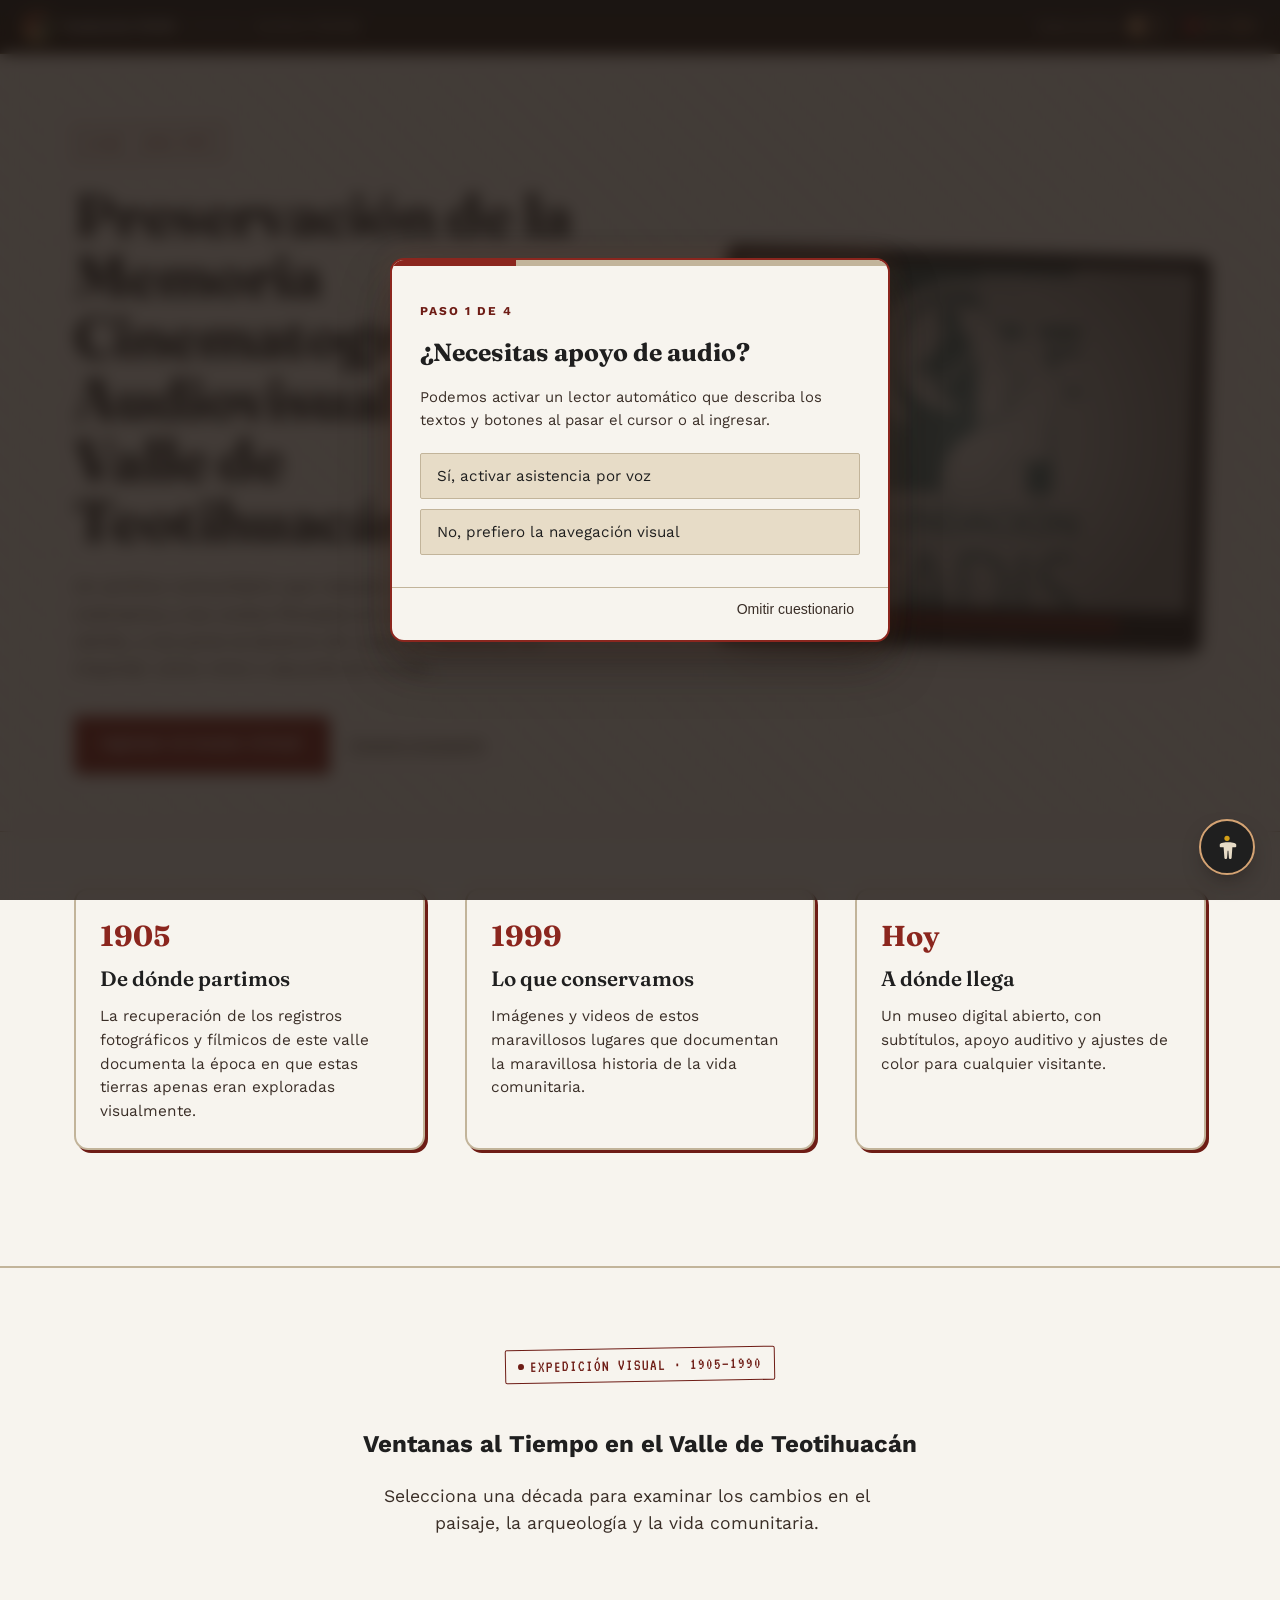
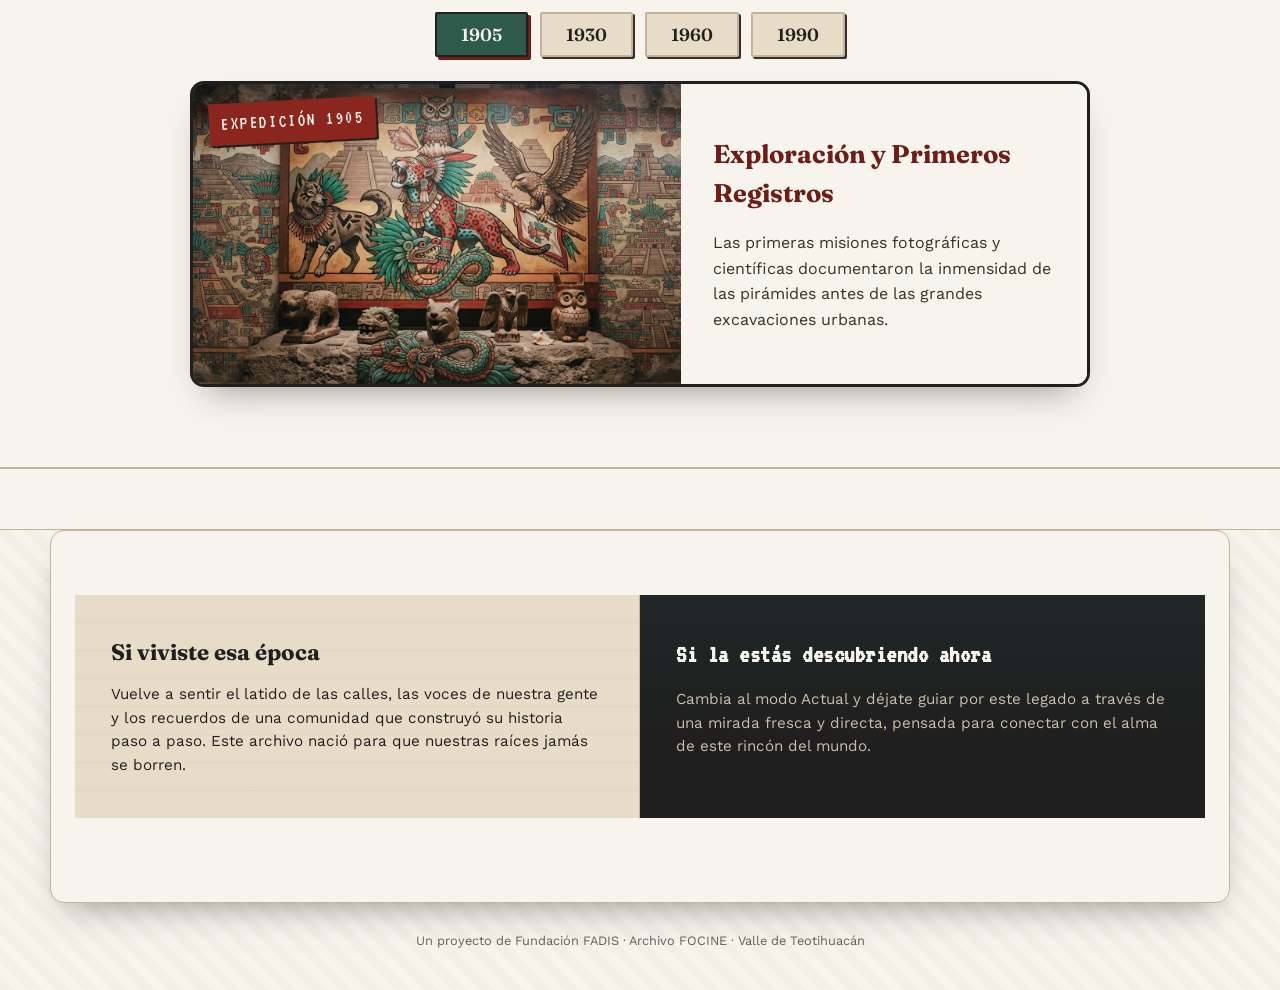
==== index.html @ 352f95cd "Add files via upload" ====
<!DOCTYPE html>
<html lang="es">

<head>
  <meta charset="UTF-8">
  <meta name="viewport" content="width=device-width, initial-scale=1.0">
  <title>Archivo FOCINE · Memoria Audiovisual del Valle de Teotihuacán</title>

  <link rel="preconnect" href="https://fonts.googleapis.com">
  <link rel="preconnect" href="https://fonts.gstatic.com" crossorigin>
  <link
    href="https://fonts.googleapis.com/css2?family=Fraunces:opsz,wght@9..144,400;9..144,600;9..144,700&family=Work+Sans:wght@400;500;600;700&family=VT323&display=swap"
    rel="stylesheet">

  <link rel="stylesheet" href="assets/css/inicio.css">
  <!-- Precarga de recursos clave para rendimiento inmediato -->
  <link rel="preload" href="assets/css/inicio.css" as="style">
  <link rel="preload" href="assets/js/app.js" as="script">
  <link rel="preload" as="image" href="assets/images/Logo/logo_fadis.png">
</head>

<body data-color-blind-mode="none" data-text-size="normal" data-mode="archivo">

  <!-- SVG filters for color-blind simulation, applied via CSS filter:url() -->
  <svg width="0" height="0" style="position:absolute" aria-hidden="true">
    <defs>
      <filter id="protanopia-filter">
        <feColorMatrix type="matrix" values="0.567,0.433,0,0,0  0.558,0.442,0,0,0  0,0.242,0.758,0,0  0,0,0,1,0" />
      </filter>
      <filter id="deuteranopia-filter">
        <feColorMatrix type="matrix" values="0.625,0.375,0,0,0  0.7,0.3,0,0,0  0,0.3,0.7,0,0  0,0,0,1,0" />
      </filter>
      <filter id="tritanopia-filter">
        <feColorMatrix type="matrix" values="0.95,0.05,0,0,0  0,0.433,0.567,0,0  0,0.475,0.525,0,0  0,0,0,1,0" />
      </filter>
    </defs>
  </svg>

  <div class="museum-scope">

    <div class="identity-bar">
      <div class="identity-left">
        <span class="emblem" aria-hidden="true">Ⓕ</span>
        <strong>Fundación FADIS</strong>
        <span class="sep">presenta</span>
        <span>Archivo FOCINE</span>
      </div>
      <div style="display:flex; align-items:center; gap:22px;">
        <button class="mode-switch" id="modeSwitch" aria-pressed="false"
          aria-label="Cambiar entre modo archivo histórico y modo actual">
          <span id="modeLabel">Modo archivo</span>
          <span class="track"><span class="thumb"></span></span>
        </button>
        <span class="identity-right"><span class="dot" aria-hidden="true"></span> EN LÍNEA</span>
      </div>
    </div>

    <main role="main">
      <section class="hero stone-texture">
        <div class="hero-copy">
          <span class="kicker">EXP. 1995&ndash;1999</span>
          <h1>Preservación de la Memoria Cinematográfica y Audiovisual del Valle de Teotihuacán </h1>
          <p class="lede">
            Un archivo comunitario que rescata las cintas, los noticiarios y los cortos filmados
            en el valle a finales del siglo veinte, y los pone al alcance de cualquier persona,
            sin importar cómo mire o escuche el mundo.
          </p>
          <div class="actions">
            <a href="salas.html" class="btn-primary"
              aria-label="Ingresar al museo virtual, con subtítulos y modos de accesibilidad disponibles">
              Ingresar al museo virtual
            </a>
            <button class="btn-secondary" id="scrollMission">Conocer el proyecto</button>
          </div>
        </div>

        <div class="crt-frame" id="crtFrame" aria-hidden="true">
          <div class="crt-power-overlay" id="crtPowerOverlay"></div>

          <div class="crt-screen">
            <!-- Imagen que se muestra en Modo Archivo -->
            <img src="assets/images/Logo/logo_fadis.png" alt="Archivo Histórico 1997" class="crt-media crt-img-archivo">

            <!-- Imagen que se muestra en Modo Actual -->
            <img src="assets/images/Logo/logo_fadis.png" alt="Vista Digital Actual" class="crt-media crt-img-actual">

            <div class="crt-content">
              <span class="crt-label"><span class="rec-dot"></span> <span id="crtStatusText">REC · 1997</span></span>
              <span class="crt-caption" id="crtCaptionText">Fragmento sin catalogar &middot; Bobina 14</span>
            </div>
          </div>
          <div class="crt-stand"></div>
        </div>
      </section>

      <section class="mission" id="mission">
        <div class="mission-inner">
          <div class="mission-item">
            <span class="yr">1905</span>
            <h3>De dónde partimos</h3>
            <p>La recuperación de los registros fotográficos y fílmicos de este valle documenta la época en que estas
              tierras apenas eran exploradas visualmente.</p>
          </div>
          <div class="mission-item">
            <span class="yr">1999</span>
            <h3>Lo que conservamos</h3>
            <p>Imágenes y videos de estos maravillosos lugares que documentan la maravillosa historia de la vida
              comunitaria.</p>
          </div>
          <div class="mission-item">
            <span class="yr">Hoy</span>
            <h3>A dónde llega</h3>
            <p>Un museo digital abierto, con subtítulos, apoyo auditivo y ajustes de color para cualquier visitante.</p>
          </div>
        </div>

        <!-- Sección: Ventanas al Tiempo (Museo Interactivo 1905-1990) -->
        <section class="museum-timeline-viewer">
          <div class="viewer-header">
            <span class="kicker">EXPEDICIÓN VISUAL · 1905–1990</span>
            <h2>Ventanas al Tiempo en el Valle de Teotihuacán</h2>
            <p class="lede">Selecciona una década para examinar los cambios en el paisaje, la arqueología y la vida
              comunitaria.</p>
          </div>

          <div class="viewer-container">
            <!-- Controles de Décadas -->
            <div class="decade-selector" role="group" aria-label="Selección de década histórica">
              <button type="button" class="decade-btn active" data-decade="1905">1905</button>
              <button type="button" class="decade-btn" data-decade="1930">1930</button>
              <button type="button" class="decade-btn" data-decade="1960">1960</button>
              <button type="decade-btn" class="decade-btn" data-decade="1990">1990</button>
            </div>

            <!-- Pantalla de Exhibición Tipo Museo -->
            <div class="exhibit-frame" id="exhibitFrame">
              <div class="exhibit-screen">
                <!-- Imagen de fondo/histórica que cambiará por JS -->
                <img id="exhibitImage" src="assets/images/Logo/mural.jpg"
                  alt="Registro histórico del Valle de Teotihuacán" class="exhibit-img">

                <!-- Sello de archivo superpuesto -->
                <div class="exhibit-stamp">
                  <span class="stamp-text" id="stampYearText">EXPEDICIÓN 1905</span>
                </div>
              </div>

              <!-- Tarjeta de Información Dinámica -->
              <div class="exhibit-caption-box">
                <h3 id="exhibitTitle">Exploración y Primeros Registros</h3>
                <p id="exhibitDesc">Las primeras misiones fotográficas y científicas documentaron la inmensidad de las
                  pirámides antes de las grandes excavaciones urbanas.</p>
              </div>
            </div>
          </div>
        </section>

      </section>

      <section class="bridge">
        <div class="bridge-past">
          <h4>Si viviste esa época</h4>
          <p>Vuelve a sentir el latido de las calles, las voces de nuestra gente y los recuerdos de una comunidad que
            construyó su historia paso a paso. Este archivo nació para que nuestras raíces jamás se borren.</p>
        </div>
        <div class="bridge-future">
          <h4>Si la estás descubriendo ahora</h4>
          <p>Cambia al modo Actual y déjate guiar por este legado a través de una mirada fresca y directa, pensada para
            conectar con el alma de este rincón del mundo.</p>
        </div>
      </section>
    </main>

    <footer class="credits">
      Un proyecto de Fundación FADIS &middot; Archivo FOCINE &middot; Valle de Teotihuacán
    </footer>
  </div>

  <!-- Botón flotante de accesibilidad / inclusión -->
  <button class="a11y-launcher" id="a11yLauncher" aria-haspopup="true" aria-expanded="false" aria-controls="a11yPanel"
    aria-label="Abrir herramientas de accesibilidad">
    <svg viewBox="0 0 24 24" fill="none" xmlns="http://www.w3.org/2000/svg" aria-hidden="true">
      <circle cx="12" cy="5" r="2.1" fill="#D4A017" />
      <path
        d="M12 8.2c-3.2 0-5.8.9-5.8 2v1.1c0 .5.4.9.9.9h2.2l.6 8.3c.05.6.55 1 1.1 1s1.05-.4 1.1-1l.4-5.6h.6l.4 5.6c.05.6.55 1 1.1 1s1.05-.4 1.1-1l.6-8.3h2.2c.5 0 .9-.4.9-.9V10.2c0-1.1-2.6-2-5.8-2Z"
        fill="#E7DCC7" />
    </svg>
  </button>

  <!-- Panel de accesibilidad estilo tarjetas -->
  <div class="a11y-panel" id="a11yPanel" role="dialog" aria-modal="true" aria-label="Menú de accesibilidad">

    <div class="a11y-header">
      <h2>Menú de accesibilidad</h2>
      <button class="a11y-close" id="a11yClose" aria-label="Cerrar menú de accesibilidad">&times;</button>
    </div>

    <div class="a11y-body">

      <!-- Estado del perfil activo -->
      <div class="a11y-status" id="a11yStatus">
        <span class="a11y-status-dot" aria-hidden="true"></span>
        <span id="a11yStatusText">Ningún perfil activado</span>
      </div>

      <!-- Perfiles rápidos -->
      <div class="a11y-section-label">Perfiles rápidos</div>
      <div class="a11y-profiles" role="group" aria-label="Perfiles rápidos de accesibilidad">
        <button type="button" class="profile-chip" id="profileMotora" data-profile="motora">
          <span class="profile-icon" aria-hidden="true">
            <svg viewBox="0 0 24 24" fill="none">
              <circle cx="12" cy="4.5" r="2" fill="currentColor" />
              <path
                d="M12 8c-2.6 0-5 .7-5 1.7v1c0 .4.3.7.7.7h1.9l.5 7.3c0 .5.5.9 1 .9s.9-.4.9-.9l.3-5h.4l.3 5c0 .5.5.9 1 .9s.9-.4.9-.9l.5-7.3H16c.4 0 .7-.3.7-.7v-1C16.7 8.7 14.6 8 12 8Z"
                fill="currentColor" />
            </svg>
          </span>
          <span class="profile-label">Discapacidad motora</span>
          <span class="profile-check" aria-hidden="true">&check;</span>
        </button>

        <button type="button" class="profile-chip" id="profileCeguera" data-profile="ceguera">
          <span class="profile-icon" aria-hidden="true">
            <svg viewBox="0 0 24 24" fill="none">
              <path d="M3 12c1.8-3.6 5.2-6 9-6s7.2 2.4 9 6c-1.8 3.6-5.2 6-9 6s-7.2-2.4-9-6Z" stroke="currentColor"
                stroke-width="1.6" />
              <circle cx="12" cy="12" r="2.4" fill="currentColor" />
            </svg>
          </span>
          <span class="profile-label">Ceguera</span>
          <span class="profile-check" aria-hidden="true">&check;</span>
        </button>

        <button type="button" class="profile-chip" id="profileDaltonismo" data-profile="daltonismo">
          <span class="profile-icon" aria-hidden="true">
            <svg viewBox="0 0 24 24" fill="none">
              <path d="M12 3c3 4 6 7.2 6 10.5A6 6 0 0 1 6 13.5C6 10.2 9 7 12 3Z" stroke="currentColor"
                stroke-width="1.6" />
            </svg>
          </span>
          <span class="profile-label">Daltonismo</span>
          <span class="profile-check" aria-hidden="true">&check;</span>
        </button>

        <button type="button" class="profile-chip" id="profileDislexia" data-profile="dislexia">
          <span class="profile-icon" aria-hidden="true">Df</span>
          <span class="profile-label">Dislexia</span>
          <span class="profile-check" aria-hidden="true">&check;</span>
        </button>
      </div>

      <hr class="a11y-divider">

      <div class="a11y-section-label">Ajustes individuales</div>

      <!-- Grid de tarjetas de funciones -->
      <div class="a11y-grid">

        <!-- Lector de pantalla -->
        <button type="button" class="a11y-card" id="cardAudio" data-toggle="audio" aria-pressed="false">
          <span class="card-badge" aria-hidden="true">i</span>
          <span class="card-check" aria-hidden="true">&check;</span>
          <span class="card-icon" aria-hidden="true">
            <svg viewBox="0 0 24 24" fill="none">
              <path d="M4 10v4h3l4 4V6l-4 4H4Z" fill="currentColor" />
              <path d="M15.5 8.5a5 5 0 0 1 0 7" stroke="currentColor" stroke-width="1.6" stroke-linecap="round" />
              <path d="M18 6.5a8.5 8.5 0 0 1 0 11" stroke="currentColor" stroke-width="1.6" stroke-linecap="round"
                opacity=".6" />
            </svg>
          </span>
          <span class="card-label">Lector de pantalla</span>
        </button>

        <!-- Contraste alto -->
        <button type="button" class="a11y-card" id="cardContrasteAlto" data-contrast-option="alto" aria-pressed="false">
          <span class="card-check" aria-hidden="true">&check;</span>
          <span class="card-icon" aria-hidden="true">
            <svg viewBox="0 0 24 24" fill="none">
              <circle cx="12" cy="12" r="9" stroke="currentColor" stroke-width="1.6" />
              <path d="M12 3a9 9 0 0 1 0 18Z" fill="currentColor" />
            </svg>
          </span>
          <span class="card-label">Contraste +</span>
        </button>

        <!-- Modo oscuro / invertido -->
        <button type="button" class="a11y-card" id="cardContrasteOscuro" data-contrast-option="oscuro"
          aria-pressed="false">
          <span class="card-check" aria-hidden="true">&check;</span>
          <span class="card-icon" aria-hidden="true">
            <svg viewBox="0 0 24 24" fill="none">
              <path d="M20 14.5A8.5 8.5 0 1 1 9.5 4a6.5 6.5 0 0 0 10.5 10.5Z" fill="currentColor" />
            </svg>
          </span>
          <span class="card-label">Modo oscuro</span>
        </button>

        <!-- Saturación -->
        <button type="button" class="a11y-card" id="cardSaturacion" data-toggle="saturacion" aria-pressed="false">
          <span class="card-check" aria-hidden="true">&check;</span>
          <span class="card-icon" aria-hidden="true">
            <svg viewBox="0 0 24 24" fill="none">
              <path d="M12 3c2.8 3.8 5.5 6.9 5.5 10a5.5 5.5 0 1 1-11 0C6.5 9.9 9.2 6.8 12 3Z" stroke="currentColor"
                stroke-width="1.6" />
            </svg>
          </span>
          <span class="card-label">Saturación</span>
        </button>

        <!-- Tipografía (expandible) -->
        <button type="button" class="a11y-card" id="cardTipografia" data-expand="tipografia" aria-expanded="false">
          <span class="card-check" aria-hidden="true">&check;</span>
          <span class="card-icon" aria-hidden="true">T T</span>
          <span class="card-label">Tipografía</span>
        </button>

        <!-- Texto más grande -->
        <button type="button" class="a11y-card" id="cardZoom" data-toggle="zoom" aria-pressed="false">
          <span class="card-check" aria-hidden="true">&check;</span>
          <span class="card-icon" aria-hidden="true">A+</span>
          <span class="card-label">Texto más grande</span>
        </button>

        <!-- Espaciado de texto -->
        <button type="button" class="a11y-card" id="cardEspaciado" data-toggle="espaciado" aria-pressed="false">
          <span class="card-check" aria-hidden="true">&check;</span>
          <span class="card-icon" aria-hidden="true">
            <svg viewBox="0 0 24 24" fill="none">
              <path d="M4 12h16M4 12l3-3M4 12l3 3M20 12l-3-3M20 12l-3 3" stroke="currentColor" stroke-width="1.6"
                stroke-linecap="round" stroke-linejoin="round" />
            </svg>
          </span>
          <span class="card-label">Espaciado de texto</span>
        </button>

        <!-- Cursor (expandible) -->
        <button type="button" class="a11y-card" id="cardCursor" data-expand="cursor" aria-expanded="false">
          <span class="card-check" aria-hidden="true">&check;</span>
          <span class="card-icon" aria-hidden="true">
            <svg viewBox="0 0 24 24" fill="currentColor">
              <path d="M5 3l14 8.5-6.2.9L16 19l-2.6 1.1-3.2-6.6L5 17V3Z" />
            </svg>
          </span>
          <span class="card-label">Cursor</span>
        </button>

        <!-- Resaltado de texto -->
        <button type="button" class="a11y-card" id="cardResaltado" data-toggle="resaltado" aria-pressed="false">
          <span class="card-check" aria-hidden="true">&check;</span>
          <span class="card-icon" aria-hidden="true">
            <svg viewBox="0 0 24 24" fill="none">
              <rect x="4" y="14" width="16" height="6" rx="1" fill="currentColor" opacity=".35" />
              <path d="M8 14l6-9 3 2-6 9-4 1 1-3Z" fill="currentColor" />
            </svg>
          </span>
          <span class="card-label">Resaltado de texto</span>
        </button>

      </div>

      <!-- Submenú: Daltonismo -->
      <div class="a11y-subpanel" id="subpanelDaltonismo" data-subpanel="daltonismo" hidden>
        <span class="a11y-subpanel-label">Tipo de daltonismo</span>
        <div class="a11y-chip-row" role="group" aria-label="Tipo de ajuste de color">
          <button type="button" class="a11y-chip" data-color-blind="none">Estándar</button>
          <button type="button" class="a11y-chip" data-color-blind="protanopia">Protanopia</button>
          <button type="button" class="a11y-chip" data-color-blind="deuteranopia">Deuteranopia</button>
          <button type="button" class="a11y-chip" data-color-blind="tritanopia">Tritanopia</button>
          <button type="button" class="a11y-chip" data-color-blind="achromatopsia">Monocromía</button>
        </div>
      </div>

      <!-- Submenú: Tipografía -->
      <div class="a11y-subpanel" id="subpanelTipografia" data-subpanel="tipografia" hidden>
        <span class="a11y-subpanel-label">Familia tipográfica</span>
        <div class="a11y-chip-row" role="group" aria-label="Familia tipográfica">
          <button type="button" class="a11y-chip" data-font="default">Estándar</button>
          <button type="button" class="a11y-chip" data-font="opendyslexic">OpenDyslexic</button>
          <button type="button" class="a11y-chip" data-font="sans">Sans-serif</button>
          <button type="button" class="a11y-chip" data-font="serif">Serif clásica</button>
        </div>
      </div>

      <!-- Submenú: Cursor -->
      <div class="a11y-subpanel" id="subpanelCursor" data-subpanel="cursor" hidden>
        <span class="a11y-subpanel-label">Tamaño de la flecha</span>
        <div class="a11y-chip-row" role="group" aria-label="Tamaño del cursor">
          <button type="button" class="a11y-chip" data-cursor="normal">Normal</button>
          <button type="button" class="a11y-chip" data-cursor="grande">Grande</button>
          <button type="button" class="a11y-chip" data-cursor="extragrande">Extragrande</button>
        </div>
      </div>

      <button type="button" class="a11y-reset" id="a11yReset">Restablecer todos los ajustes</button>

    </div>
  </div>

  <!-- Modal de Bienvenida e Inicio Interactivo con apartado de edad -->
  <div class="onboarding-overlay" id="onboardingModal" role="dialog" aria-modal="true"
    aria-label="Cuestionario de bienvenida">
    <div class="onboarding-card">
      <div class="onboarding-progress-container">
        <div class="onboarding-progress-bar" id="onboardingProgressBar"></div>
      </div>

      <div class="onboarding-body" id="onboardingBody">
        <!-- Paso 1: Apoyo Auditivo (Primero) -->
        <div class="onboarding-step active" data-step="1">
          <span class="step-tag">Paso 1 de 4</span>
          <h2>¿Necesitas apoyo de audio?</h2>
          <p>Podemos activar un lector automático que describa los textos y botones al pasar el cursor o al ingresar.
          </p>
          <div class="options-grid">
            <button type="button" class="onboarding-option" data-answer="true">Sí, activar asistencia por voz</button>
            <button type="button" class="onboarding-option" data-answer="false">No, prefiero la navegación
              visual</button>
          </div>
        </div>

        <!-- Paso 2: Modo de exploración -->
        <div class="onboarding-step" data-step="2">
          <span class="step-tag">Paso 2 de 4</span>
          <h2>¡Bienvenido al Archivo FOCINE!</h2>
          <p>Para ofrecerte la mejor experiencia visual e histórica, cuéntanos: ¿cómo prefieres explorar el contenido?
          </p>
          <div class="options-grid">
            <button type="button" class="onboarding-option" data-answer="archivo">Modo Histórico <small>(Estética
                analógica y retro)</small></button>
            <button type="button" class="onboarding-option" data-answer="actual">Modo Digital <small>(Interfaz moderna y
                limpia)</small></button>
          </div>
        </div>

        <!-- Paso 3: Apartado de Rango de Edad con Barra Interactiva -->
        <div class="onboarding-step" data-step="3">
          <span class="step-tag">Paso 3 de 4</span>
          <h2>¿Cuál es tu edad?</h2>
          <p>Desliza la barra para indicarnos tu edad. Esto ajustará dinámicamente el estilo de lectura y los textos del
            archivo.</p>

          <div class="age-slider-container">
            <div class="age-display-box">
              <span id="ageNumber" class="age-number">25</span>
              <span id="ageCategory" class="age-category">Adulto joven</span>
            </div>

            <input type="range" id="ageRangeInput" min="8" max="99" value="25" class="age-range-slider"
              aria-label="Selector interactivo de edad">

            <div class="age-range-markers">
              <span>8 (Niño)</span>
              <span>30 (Adulto)</span>
              <span>60+ (Adulto mayor)</span>
            </div>
          </div>

          <button type="button" class="btn-primary" id="nextFromAgeBtn"
            style="margin-top: 25px; width: 100%;">Continuar</button>
        </div>

        <!-- Paso 4: Agradecimiento -->
        <div class="onboarding-step" data-step="4">
          <span class="step-tag">¡Listo!</span>
          <div class="success-icon">✨</div>
          <h2>Todo configurado para ti</h2>
          <p>Tus preferencias se han guardado. Ya puedes adentrarse en la memoria audiovisual del Valle de Teotihuacán.
          </p>
          <button type="button" class="btn-primary" id="finishOnboardingBtn">Comenzar experiencia</button>
        </div>
      </div>

      <div class="onboarding-footer">
        <button type="button" class="skip-btn" id="skipOnboarding">Omitir cuestionario</button>
      </div>
    </div>
  </div>

  <script src="assets/js/app.js"></script>
</body>

</html>
---- assets/css/inicio.css ----
:root{
  --ink:#1F1F1F;--ink-soft:#3A2E27;--adobe:#8B261E;--adobe-deep:#6E1C15;
  --ocre:#D4A373;--piedra:#F4F1EA;--piedra-dark:#D8C9AD;--teal:#2E5A4C;--rojo:#8B261E;--paper:#F4F1EA;
  --radius-stamp:2px;--radius-soft:14px;
  --font-display:'Fraunces',serif;--font-body:'Work Sans',sans-serif;--font-crt:'VT323',monospace;
  --shadow-stamp:3px 3px 0 var(--adobe-deep);--shadow-lift:0 18px 34px -18px rgba(31,31,31,.5);
  --grain-opacity:.05;--ring:0 0 0 3px rgba(46,90,76,.25);
}
*{box-sizing:border-box}
html,body{overflow-x:hidden;max-width:100%}
html{scroll-behavior:smooth}
body{margin:0;background:var(--piedra);color:var(--ink-soft);font-family:var(--font-body);line-height:1.55;transition:background .5s ease,color .5s ease;-webkit-font-smoothing:antialiased;position:relative}
img,svg,video{max-width:100%;height:auto}
::selection{background:var(--adobe);color:var(--paper)}
body,body[data-color-blind-mode=protanopia],body[data-color-blind-mode=deuteranopia],body[data-color-blind-mode=tritanopia]{--piedra:#E7DCC7!important;--piedra-dark:#C2B49A!important;--paper:#F7F4EE!important}

@font-face{font-family:'OpenDyslexic';src:url('../fonts/open_dyslexic/OpenDyslexic-Regular.otf') format('opentype');font-weight:400;font-style:normal}
@font-face{font-family:'OpenDyslexic';src:url('../fonts/open_dyslexic/OpenDyslexic-Bold.otf') format('opentype');font-weight:700;font-style:normal}

/* GRANO DE PELÍCULA */
body::before{content:"";position:fixed;inset:0;z-index:1;pointer-events:none;opacity:var(--grain-opacity);mix-blend-mode:multiply;transition:opacity .5s ease;
  background-image:url("data:image/svg+xml,%3Csvg xmlns='http://www.w3.org/2000/svg' width='120' height='120'%3E%3Cfilter id='n'%3E%3CfeTurbulence type='fractalNoise' baseFrequency='0.9' numOctaves='2' stitchTiles='stitch'/%3E%3C/filter%3E%3Crect width='100%25' height='100%25' filter='url(%23n)'/%3E%3C/svg%3E")}
body[data-mode="actual"]::before{--grain-opacity:.015}

.stone-texture{background-image:radial-gradient(circle at 20% 30%,rgba(0,0,0,.03)0,transparent 45%),radial-gradient(circle at 80% 70%,rgba(0,0,0,.035)0,transparent 40%),repeating-linear-gradient(115deg,rgba(0,0,0,.015)0,rgba(0,0,0,.015)2px,transparent 2px,transparent 6px)}
.stone-texture,.museum-scope,main{background-color:var(--paper)!important;background-image:repeating-linear-gradient(45deg,rgba(139,69,19,.03),rgba(139,69,19,.03) 10px,transparent 10px,transparent 20px)!important}
body[data-mode="actual"] .stone-texture,body[data-mode="actual"] .museum-scope,body[data-mode="actual"] main{background-image:none!important}
.mission,.bridge,.onboarding-card{background-color:var(--paper)!important;color:var(--ink,#111)!important}
.museum-scope{animation:fadeInMuseum .8s cubic-bezier(.16,1,.3,1) forwards}

/* BARRA DE IDENTIDAD */
.identity-bar{background-color:var(--ink);background-image:linear-gradient(180deg,var(--ink),#241a14);color:var(--piedra);padding:12px 24px;display:flex;align-items:center;justify-content:space-between;gap:16px;font-size:.85rem;flex-wrap:wrap;border-bottom:1px solid rgba(212,160,23,.25);box-shadow:0 2px 0 rgba(0,0,0,.15)}
.identity-left{display:flex;align-items:center;gap:10px}
.emblem{width:28px;height:28px;flex:0 0 auto;border-radius:50%;background:conic-gradient(from 210deg,var(--ocre),var(--adobe),var(--teal),var(--ocre));display:flex;align-items:center;justify-content:center;font-family:var(--font-crt);font-size:16px;color:var(--ink);box-shadow:0 0 0 2px rgba(0,0,0,.35),0 0 0 3px rgba(212,160,23,.35),inset 0 1px 2px rgba(255,255,255,.4)}
.identity-left strong{color:var(--paper);font-weight:600;letter-spacing:.01em}
.identity-left span.sep{opacity:.4}
.identity-right{font-family:var(--font-crt);font-size:1rem;letter-spacing:.03em;color:var(--ocre);display:flex;align-items:center;gap:8px}
.identity-right .dot,.crt-label .rec-dot,.rec-dot{width:8px;height:8px;border-radius:50%;background:#ff3333;box-shadow:0 0 8px #ff3333;animation:recPulse 1.5s infinite}
.crt-label .rec-dot{width:9px;height:9px;animation-duration:1.4s}

body[data-mode="actual"] .identity-bar{background-color:var(--ink);background-image:linear-gradient(135deg,rgba(27,20,16,.92),rgba(30,66,75,.85));backdrop-filter:blur(10px);border-bottom-color:rgba(44,91,102,.4)}
body[data-mode="actual"] .emblem{box-shadow:0 0 0 2px rgba(44,91,102,.5),0 0 14px rgba(44,91,102,.55)}

.mode-switch{position:relative;display:inline-flex;align-items:center;gap:8px;background:0 0;border:none;cursor:pointer;font-family:inherit;font-size:.78rem;color:var(--piedra);padding:4px 0}
.mode-switch .track{width:40px;height:21px;border-radius:999px;background:var(--ink-soft);border:1px solid var(--piedra-dark);position:relative;transition:background .3s ease}
.mode-switch .thumb{position:absolute;top:1px;left:1px;width:17px;height:17px;border-radius:50%;background:var(--ocre);transition:transform .3s cubic-bezier(.34,1.56,.64,1),background .3s ease;box-shadow:0 1px 2px rgba(0,0,0,.4)}
body[data-mode="actual"] .mode-switch .track{background:var(--teal)}
body[data-mode="actual"] .mode-switch .thumb{transform:translateX(19px);background:var(--paper)}

/* HERO */
.hero{max-width:1180px;margin:0 auto;padding:72px 24px 60px;display:grid;grid-template-columns:1.1fr .9fr;gap:56px;align-items:center;position:relative;z-index:2}
.hero-copy{max-width:560px}
.kicker{display:inline-flex;align-items:center;gap:6px;font-family:var(--font-crt);font-size:1.05rem;letter-spacing:.06em;color:var(--adobe-deep);border:1px solid var(--adobe-deep);border-radius:var(--radius-stamp);padding:3px 12px;margin-bottom:24px;transform:rotate(-1deg);position:relative}
.kicker::before{content:"";width:6px;height:6px;border-radius:50%;background:var(--adobe-deep)}
h1{font-family:var(--font-display);font-weight:700;font-size:clamp(2.4rem,4.6vw,3.9rem);line-height:1.04;margin:0 0 22px;color:var(--ink);letter-spacing:-.01em}
.lede{font-size:1.1rem;color:var(--ink-soft);max-width:48ch;margin:0 0 34px}
.actions{display:flex;gap:16px;flex-wrap:wrap;align-items:center}

.btn-primary{display:inline-flex;align-items:center;gap:10px;background:var(--adobe);color:var(--paper);font-weight:600;font-size:1rem;padding:14px 26px;text-decoration:none;border-radius:var(--radius-stamp);border:1px solid var(--adobe-deep);box-shadow:var(--shadow-stamp);transition:transform .18s ease,box-shadow .18s ease,background .3s ease}
.btn-primary:hover{transform:translate(-2px,-2px);box-shadow:5px 5px 0 var(--adobe-deep)}
.btn-primary:active{transform:translate(0,0);box-shadow:1px 1px 0 var(--adobe-deep)}
.btn-primary:focus-visible{outline:3px solid var(--teal);outline-offset:3px}
.btn-secondary{font-size:.95rem;font-weight:500;color:var(--ink-soft);text-decoration:underline;text-underline-offset:4px;background:0 0;border:none;cursor:pointer;transition:color .2s ease}
.btn-secondary:hover{color:var(--adobe-deep)}

body[data-mode="actual"] .kicker{border-radius:999px;transform:none;border-color:var(--teal);color:var(--teal)}
body[data-mode="actual"] .kicker::before{background:var(--teal);box-shadow:0 0 6px rgba(44,91,102,.7)}
body[data-mode="actual"] .btn-primary{background:linear-gradient(135deg,var(--teal),#1e424b);border-color:#1e424b;box-shadow:0 10px 24px -8px rgba(44,91,102,.55);border-radius:999px}
body[data-mode="actual"] .btn-primary:hover{box-shadow:0 14px 30px -8px rgba(44,91,102,.65);transform:translateY(-2px)}

/* PANTALLA CRT */
.crt-frame{position:relative;background:var(--ink);border-radius:10px;padding:14px 14px 20px;transform:rotate(1.5deg);box-shadow:var(--shadow-lift);transition:all .5s ease;max-width:100%}
.crt-frame::before{content:"";position:absolute;left:50%;bottom:6px;transform:translateX(-50%);width:34px;height:6px;border-radius:3px;background:linear-gradient(180deg,#3a2e27,#1B1410);box-shadow:-46px 0 0 -1px #3a2e27,46px 0 0 -1px #3a2e27}
.crt-screen{position:relative;aspect-ratio:4/3;border-radius:4px;overflow:hidden;background-color:#f5f2ec;background-image:linear-gradient(rgba(0,0,0,0) 50%,rgba(0,0,0,.08) 50%);background-size:100% 4px;animation:crtFlicker 4s infinite}
.crt-screen::before{content:"";position:absolute;inset:0;background:radial-gradient(circle at center,rgba(255,255,255,.15) 0%,rgba(0,0,0,.4) 80%);z-index:5;pointer-events:none}
.crt-screen::after{content:"";position:absolute;inset:0;background:linear-gradient(rgba(18,16,16,0) 50%,rgba(0,0,0,.3) 50%);background-size:100% 4px;z-index:10;pointer-events:none;opacity:.6}
.crt-label{position:absolute;top:14px;left:16px;font-family:var(--font-crt);font-size:1.3rem;color:#1B1410;display:flex;align-items:center;gap:8px;text-shadow:0 0 6px rgba(255,255,255,.6);z-index:3}
.crt-caption{position:absolute;bottom:14px;left:16px;right:16px;font-size:.85rem;color:#3A2E27;opacity:.85;z-index:3}
.crt-stand{height:10px;width:70%;margin:10px auto 0;background:var(--adobe-deep);border-radius:0 0 6px 6px}
.crt-frame.power-on .crt-power-overlay{animation:crtPowerOn .6s cubic-bezier(.23,1,.32,1) forwards;position:absolute;inset:0;z-index:10;pointer-events:none}
.crt-screen .crt-media{position:absolute;top:0;left:0;width:100%;height:100%;object-fit:cover;z-index:1;transition:opacity .5s ease,filter .5s ease,transform .6s ease-in-out}
.crt-screen .crt-content{position:relative;z-index:3}
.crt-img-archivo{opacity:1;filter:sepia(.6) contrast(1.2) brightness(.9)}
.crt-img-actual{opacity:0}
body[data-mode=actual] .crt-img-archivo{opacity:0}
body[data-mode=actual] .crt-img-actual{opacity:1;filter:none}

body[data-mode=actual] .crt-frame{background:linear-gradient(160deg,var(--teal),#1e424b);border-color:#1e424b;box-shadow:0 20px 40px -14px rgba(44,91,102,.55);transform:rotate(0);border-radius:22px;padding:10px}
body[data-mode=actual] .crt-frame::before{width:8px;height:8px;border-radius:50%;bottom:auto;top:10px;left:auto;right:16px;transform:none;background:radial-gradient(circle at 35% 30%,#fff,#9fd4de);box-shadow:none}
body[data-mode=actual] .crt-screen{background:#f5f2ec;background-image:none;border-radius:14px}
body[data-mode=actual] .crt-screen::before{display:none}
body[data-mode=actual] .crt-stand{background:#1e424b;height:6px;width:38%;border-radius:6px}

/* FIX: pantalla CRT (modo actual) + daltonismo */
body[data-mode="actual"][data-color-blind-mode="protanopia"] .crt-frame{background:linear-gradient(160deg,#1D5C8A,#123F5F)!important;border-color:#123F5F!important}
body[data-mode="actual"][data-color-blind-mode="protanopia"] .crt-screen{background:#E2E8F0!important}
body[data-mode="actual"][data-color-blind-mode="deuteranopia"] .crt-frame{background:linear-gradient(160deg,#1F5C8C,#143F60)!important;border-color:#143F60!important}
body[data-mode="actual"][data-color-blind-mode="deuteranopia"] .crt-screen{background:#F3ECE1!important}
body[data-mode="actual"][data-color-blind-mode="tritanopia"] .crt-frame{background:linear-gradient(160deg,#8B3A32,#5C241E)!important;border-color:#5C241E!important}
body[data-mode="actual"][data-color-blind-mode="tritanopia"] .crt-screen{background:#F8EBEB!important}
body[data-mode="actual"][data-color-blind-mode="achromatopsia"] .crt-frame{background:#555!important;border-color:#222!important}
body[data-mode="actual"][data-color-blind-mode="achromatopsia"] .crt-screen{background:#E5E5E5!important}

/* el REC nunca parpadea en modos de daltonismo */
body[data-color-blind-mode="protanopia"] .dot,body[data-color-blind-mode="protanopia"] .rec-dot,
body[data-color-blind-mode="deuteranopia"] .dot,body[data-color-blind-mode="deuteranopia"] .rec-dot,
body[data-color-blind-mode="tritanopia"] .dot,body[data-color-blind-mode="tritanopia"] .rec-dot,
body[data-color-blind-mode="achromatopsia"] .dot,body[data-color-blind-mode="achromatopsia"] .rec-dot{animation:none!important;animation-play-state:paused!important}

/* MISIÓN — fichas de catálogo */
.mission{background:var(--paper);border-top:1px solid var(--piedra-dark);border-bottom:1px solid var(--piedra-dark)}
.mission-inner{max-width:1180px;margin:0 auto;padding:56px 24px;display:grid;grid-template-columns:repeat(3,1fr);gap:40px}
.mission-item{position:relative;background-color:var(--paper);border:2px solid var(--piedra-dark);border-radius:var(--radius-soft);box-shadow:var(--shadow-stamp);padding:24px;transition:transform .3s cubic-bezier(.34,1.56,.64,1),box-shadow .3s ease}
.mission-item:hover{border-color:var(--adobe);transform:translateY(-6px);box-shadow:0 12px 30px rgba(0,0,0,.08)}
.mission-item h3{font-family:var(--font-display);font-weight:600;font-size:1.3rem;margin:0 0 10px;color:var(--ink)}
.mission-item p{margin:0;font-size:.96rem;color:var(--ink-soft)}
.mission-item .yr{font-family:var(--font-display);font-size:1.8rem;font-weight:700;color:var(--adobe);display:inline-block;margin-bottom:4px}

body[data-mode="actual"] .mission-item{border-color:var(--piedra-dark)}
body[data-mode="actual"] .mission-item:hover{border-color:var(--teal)}
body[data-mode="actual"] .mission-item .yr{color:var(--teal)}

/* PUENTE PASADO / FUTURO */
.bridge{max-width:1180px;margin:0 auto;padding:64px 24px 84px;display:grid;grid-template-columns:1fr 1fr;border:1px solid var(--piedra-dark);border-radius:var(--radius-soft);overflow:hidden;box-shadow:var(--shadow-lift)}
.bridge>div{padding:40px 36px;position:relative}
.bridge-past{background:var(--piedra);border-right:1px solid var(--piedra-dark);background-image:repeating-linear-gradient(0deg,transparent,transparent 27px,rgba(58,46,39,.08) 28px)}
.bridge-future{background:var(--ink);color:var(--piedra);background-image:linear-gradient(180deg,rgba(44,91,102,.12),transparent 60%)}
.bridge h4{font-family:var(--font-display);font-size:1.4rem;margin:0 0 14px}
.bridge-future h4{color:var(--paper);font-family:var(--font-crt);letter-spacing:.02em;font-size:1.6rem}
.bridge p{margin:0;font-size:.95rem}
.bridge-future p{color:#CBBFAA}
body[data-mode="actual"] .bridge{border-radius:22px}

footer.credits{text-align:center;padding:28px 24px 40px;font-size:.8rem;color:var(--ink-soft);opacity:.75;position:relative;z-index:2}

/* BOTÓN FLOTANTE DE ACCESIBILIDAD */
.a11y-launcher{position:fixed!important;bottom:25px!important;right:25px!important;z-index:99999!important;width:56px;height:56px;border-radius:50%;background:var(--ink);border:2px solid var(--ocre);display:flex;align-items:center;justify-content:center;cursor:pointer;box-shadow:0 10px 22px -8px rgba(27,20,16,.6);transition:transform .3s cubic-bezier(.34,1.56,.64,1),background-color .2s ease,box-shadow .2s ease}
.a11y-launcher:hover{transform:scale(1.1) rotate(5deg);box-shadow:0 14px 28px -8px rgba(27,20,16,.65)}
.a11y-launcher svg{width:30px;height:30px}
.a11y-launcher:focus-visible{outline:3px solid var(--teal);outline-offset:3px}

/* PANEL DE ACCESIBILIDAD — TARJETAS */
.a11y-panel{position:fixed!important;bottom:25px!important;right:25px!important;z-index:99998!important;width:340px;max-height:min(78vh,640px);background:var(--paper);border:1px solid var(--piedra-dark);border-radius:var(--radius-soft);box-shadow:0 24px 48px -16px rgba(27,20,16,.45);display:none;flex-direction:column;overflow:hidden;font-family:var(--font-body)}
.a11y-panel.open{display:flex;animation:panelRise .25s ease}

.a11y-header{background:var(--ink);color:var(--paper);padding:16px 18px;display:flex;align-items:center;justify-content:space-between;flex:0 0 auto;border-bottom:2px solid var(--ocre)}
.a11y-header h2{font-family:var(--font-display);font-size:1.1rem;font-weight:600;margin:0;color:var(--paper)}
.a11y-close{background:0 0;border:none;color:var(--piedra);font-size:1.4rem;line-height:1;cursor:pointer;width:28px;height:28px;border-radius:50%;display:flex;align-items:center;justify-content:center;transition:background .2s ease}
.a11y-close:hover{background:rgba(255,255,255,.12)}
.a11y-close:focus-visible{outline:2px solid var(--ocre);outline-offset:2px}

.a11y-body{padding:16px 18px 20px;overflow-y:auto;flex:1 1 auto}

.a11y-status{display:flex;align-items:center;gap:10px;background:var(--piedra);border:1px solid var(--piedra-dark);border-radius:999px;padding:8px 14px;font-size:.82rem;font-weight:600;color:var(--ink-soft);margin-bottom:16px}
.a11y-status-dot{width:9px;height:9px;border-radius:50%;background:var(--piedra-dark);flex:0 0 auto;transition:background .2s ease}
.a11y-status.is-active .a11y-status-dot{background:var(--adobe);box-shadow:0 0 0 3px rgba(168,75,42,.18)}

.a11y-section-label{font-family:var(--font-crt);font-size:1rem;letter-spacing:.04em;color:var(--adobe-deep);margin:0 0 8px}

.a11y-profiles{display:grid;grid-template-columns:1fr 1fr;gap:10px;margin-bottom:16px}
.profile-chip{position:relative;display:flex;align-items:center;gap:8px;text-align:left;background:#fff;border:1px solid var(--piedra-dark);border-radius:var(--radius-stamp);padding:10px 30px 10px 10px;font-family:inherit;font-size:.82rem;font-weight:600;color:var(--ink-soft);cursor:pointer;transition:border-color .18s ease,background .18s ease,color .18s ease,transform .15s ease}
.profile-chip .profile-icon{flex:0 0 auto;width:20px;height:20px;display:flex;align-items:center;justify-content:center;font-family:var(--font-display);font-weight:700;font-size:.78rem}
.profile-chip .profile-icon svg{width:18px;height:18px}
.profile-chip .profile-check{position:absolute;top:8px;right:10px;font-size:.85rem;opacity:0;transition:opacity .15s ease}
.profile-chip:hover{border-color:var(--adobe);transform:translateY(-1px)}
.profile-chip.active{background:var(--adobe);border-color:var(--adobe-deep);color:var(--paper)}
.profile-chip.active .profile-check{opacity:1}

.a11y-divider{border:none;border-top:1px solid var(--piedra-dark);margin:4px 0 16px}

.a11y-grid{display:grid;grid-template-columns:repeat(3,1fr);gap:10px}
.a11y-card{position:relative;background:#fff;border:1px solid var(--piedra-dark);border-radius:var(--radius-soft);padding:14px 8px 12px;display:flex;flex-direction:column;align-items:center;justify-content:center;gap:8px;text-align:center;cursor:pointer;font-family:inherit;transition:border-color .18s ease,box-shadow .18s ease,transform .15s ease}
.a11y-card:hover{border-color:var(--adobe);transform:translateY(-2px)}
.a11y-card:focus-visible{outline:2px solid var(--teal);outline-offset:2px}
.a11y-card .card-icon{width:26px;height:26px;display:flex;align-items:center;justify-content:center;color:var(--ink-soft);font-weight:700;font-size:.8rem}
.a11y-card .card-icon svg{width:24px;height:24px}
.a11y-card .card-label{font-size:.76rem;font-weight:600;color:var(--ink-soft);line-height:1.25}
.a11y-card .card-badge{position:absolute;top:8px;left:8px;width:16px;height:16px;border-radius:50%;background:var(--piedra);color:var(--ink-soft);font-size:.68rem;font-weight:700;display:flex;align-items:center;justify-content:center}
.a11y-card .card-check{position:absolute;top:8px;right:8px;font-size:.8rem;color:var(--adobe);opacity:0;transition:opacity .15s ease}
.a11y-card[aria-pressed="true"],.a11y-card[aria-expanded="true"]{border-color:var(--adobe);box-shadow:0 0 0 2px rgba(168,75,42,.18)}
.a11y-card[aria-pressed="true"] .card-check,.a11y-card[aria-expanded="true"] .card-check{opacity:1}
.a11y-card[aria-pressed="true"] .card-icon,.a11y-card[aria-pressed="true"] .card-label,.a11y-card[aria-expanded="true"] .card-icon,.a11y-card[aria-expanded="true"] .card-label{color:var(--adobe-deep)}

.a11y-subpanel{background:var(--piedra);border:1px solid var(--piedra-dark);border-radius:var(--radius-soft);padding:12px 14px;margin-top:12px}
.a11y-subpanel-label{display:block;font-size:.74rem;font-weight:700;color:var(--ink-soft);margin-bottom:8px}
.a11y-chip-row{display:flex;flex-wrap:wrap;gap:8px}
.a11y-chip{background:#fff;border:1px solid var(--piedra-dark);border-radius:999px;padding:6px 12px;font-family:inherit;font-size:.76rem;font-weight:600;color:var(--ink-soft);cursor:pointer;transition:all .15s ease}
.a11y-chip:hover{border-color:var(--adobe)}
.a11y-chip.active{background:var(--adobe);border-color:var(--adobe-deep);color:var(--paper)}

.a11y-reset{display:block;width:100%;margin-top:16px;background:0 0;border:1px dashed var(--piedra-dark);border-radius:var(--radius-stamp);padding:10px;font-family:inherit;font-size:.78rem;font-weight:600;color:var(--ink-soft);cursor:pointer;transition:border-color .18s ease,color .18s ease}
.a11y-reset:hover{border-color:var(--adobe);color:var(--adobe-deep)}

body[data-contrast="alto"] .a11y-launcher,body[data-contrast="oscuro"] .a11y-launcher{position:fixed!important;top:50%!important;bottom:auto!important;right:25px!important;transform:translateY(-50%) translateZ(0)!important}
body[data-contrast="alto"] .a11y-panel,body[data-contrast="oscuro"] .a11y-panel{position:fixed!important;top:50%!important;bottom:auto!important;right:85px!important;transform:translateY(-50%) translateZ(0)!important}

@media (max-width:420px){
  .a11y-panel{width:calc(100vw - 24px);right:12px!important;bottom:12px!important}
  body[data-contrast="alto"] .a11y-panel,body[data-contrast="oscuro"] .a11y-panel{right:12px!important}
}

/* ONBOARDING */
.onboarding-overlay{position:fixed;inset:0;background:rgba(27,20,16,.82);backdrop-filter:blur(8px);z-index:9999;display:flex;align-items:center;justify-content:center;opacity:0;pointer-events:none;transition:opacity .4s ease}
.onboarding-overlay.active{opacity:1;pointer-events:auto}
.onboarding-card{background:var(--paper);border:2px solid var(--adobe);width:90%;max-width:500px;border-radius:var(--radius-soft);box-shadow:0 24px 48px rgba(27,20,16,.4),0 0 25px rgba(168,75,42,.15);overflow:hidden;transform:translateY(20px);transition:transform .4s cubic-bezier(.16,1,.3,1)}
.onboarding-overlay.active .onboarding-card{transform:translateY(0)}
.onboarding-progress-container{width:100%;height:6px;background:var(--piedra-dark)}
.onboarding-progress-bar{height:100%;width:25%;background:var(--adobe);transition:width .4s ease}
.onboarding-body{padding:32px 28px;position:relative;min-height:270px}
.onboarding-step{display:none;animation:fadeInStep .4s ease forwards}
.onboarding-step.active{display:block}
.step-tag{font-size:.75rem;text-transform:uppercase;letter-spacing:2px;color:var(--adobe-deep);font-weight:700}
.onboarding-step h2{font-family:var(--font-display);font-size:1.55rem;color:var(--ink);margin:10px 0}
.onboarding-step p{color:var(--ink-soft);font-size:.93rem;line-height:1.5;margin-bottom:22px}
.options-grid{display:flex;flex-direction:column;gap:10px}
.onboarding-option{background:var(--piedra);border:1px solid var(--piedra-dark);color:var(--ink);padding:13px 16px;border-radius:var(--radius-stamp);text-align:left;font-size:.95rem;cursor:pointer;transition:all .2s ease;display:flex;flex-direction:column;gap:3px;font-family:var(--font-body)}
.onboarding-option small{color:var(--ink-soft);font-size:.82rem}
.onboarding-option:hover{background:var(--adobe);color:var(--paper);border-color:var(--adobe-deep);transform:translateY(-2px)}
.onboarding-option:hover small{color:var(--piedra)}
.success-icon{font-size:2.2rem;margin-bottom:5px}
.onboarding-footer{padding:12px 28px 22px;display:flex;justify-content:flex-end;border-top:1px solid var(--piedra-dark)}
.skip-btn{background:0 0;border:none;color:var(--ink-soft);font-size:.88rem;cursor:pointer;transition:color .2s}
.skip-btn:hover{color:var(--adobe)}

.age-slider-container{background:rgba(255,255,255,.05);border:1px solid rgba(212,160,23,.3);border-radius:12px;padding:20px;margin-top:15px;text-align:center}
.age-display-box{margin-bottom:15px}
.age-number{font-family:var(--font-crt);font-size:3rem;color:var(--ocre);display:block;line-height:1}
.age-category{font-size:1.1rem;font-weight:600;color:var(--piedra);text-transform:uppercase;letter-spacing:1px}
.age-range-slider{width:100%;height:8px;background:#2a2a2a;border-radius:4px;outline:none;-webkit-appearance:none;appearance:none;cursor:pointer;margin:15px 0}
.age-range-slider::-webkit-slider-thumb{-webkit-appearance:none;appearance:none;width:24px;height:24px;border-radius:50%;background:var(--ocre);cursor:pointer;border:2px solid #fff;box-shadow:0 0 10px rgba(212,160,23,.5);transition:transform .1s ease}
.age-range-slider::-webkit-slider-thumb:hover{transform:scale(1.2)}
.age-range-markers{display:flex;justify-content:space-between;font-size:.85rem;color:#aaa}

/* ESTADOS DE ACCESIBILIDAD */
body[data-text-size="grande"]{font-size:112.5%}
body[data-text-size="grande"] .lede{font-size:1.18rem}

body[data-letter-spacing="true"] p,body[data-letter-spacing="true"] h1,body[data-letter-spacing="true"] h2,body[data-letter-spacing="true"] h3,body[data-letter-spacing="true"] h4,body[data-letter-spacing="true"] a,body[data-letter-spacing="true"] button,body[data-letter-spacing="true"] label,body[data-letter-spacing="true"] span{letter-spacing:.06em!important;word-spacing:.18em!important}
body[data-letter-spacing="true"] p{line-height:1.9}

body[data-saturacion="baja"] .museum-scope{filter:saturate(.25)}
body[data-saturacion="baja"] .a11y-launcher,body[data-saturacion="baja"] .a11y-panel,body[data-saturacion="baja"] .onboarding-overlay{filter:none}

body[data-color-blind-mode="protanopia"]{--adobe:#1D5C8A;--adobe-deep:#123F5F;--rojo:#4A4A4A;--teal:#B8860B;--ocre:#D8C08A}
body[data-color-blind-mode="protanopia"] *,body[data-color-blind-mode="protanopia"] .emblem,body[data-color-blind-mode="protanopia"] .dot,body[data-color-blind-mode="protanopia"] .rec-dot{filter:none!important;background-image:none!important}
body[data-color-blind-mode="protanopia"] .emblem{background:conic-gradient(from 210deg,#D8C08A,#1D5C8A,#B8860B,#D8C08A)!important;color:#1B1410!important}
body[data-color-blind-mode="protanopia"] .dot,body[data-color-blind-mode="protanopia"] .rec-dot{background:#4A4A4A!important;animation:none!important}
body[data-color-blind-mode="protanopia"] .btn-primary{background:#1D5C8A!important;border-color:#123F5F!important;box-shadow:3px 3px 0 #123F5F!important}
body[data-color-blind-mode="protanopia"] .bridge-past{background-color:#E2E8F0!important;color:#1B1410!important;border:2px solid #1D5C8A!important}
body[data-color-blind-mode="protanopia"] .bridge-past h4{color:#123F5F!important}
body[data-color-blind-mode="protanopia"] .identity-bar{background-color:#123F5F!important}
body[data-color-blind-mode="protanopia"] .identity-left strong,body[data-color-blind-mode="protanopia"] .identity-left span.sep{color:#F2EADA!important}

body[data-color-blind-mode="deuteranopia"]{--adobe:#1F5C8C;--adobe-deep:#143F60;--rojo:#757575;--teal:#967524;--ocre:#D9BE86}
body[data-color-blind-mode="deuteranopia"] *,body[data-color-blind-mode="deuteranopia"] .emblem,body[data-color-blind-mode="deuteranopia"] .dot,body[data-color-blind-mode="deuteranopia"] .rec-dot{filter:none!important;background-image:none!important}
body[data-color-blind-mode="deuteranopia"] .emblem{background:conic-gradient(from 210deg,#D9BE86,#1F5C8C,#967524,#D9BE86)!important;color:#1B1410!important}
body[data-color-blind-mode="deuteranopia"] .dot,body[data-color-blind-mode="deuteranopia"] .rec-dot{background:#757575!important;animation:none!important}
body[data-color-blind-mode="deuteranopia"] .btn-primary{background:#1F5C8C!important;border-color:#143F60!important;box-shadow:3px 3px 0 #143F60!important}
body[data-color-blind-mode="deuteranopia"] .bridge-past{background-color:#F3ECE1!important;color:#1B1410!important;border:2px solid #1F5C8C!important}
body[data-color-blind-mode="deuteranopia"] .bridge-past h4{color:#143F60!important}
body[data-color-blind-mode="deuteranopia"] .identity-bar{background-color:#143F60!important}
body[data-color-blind-mode="deuteranopia"] .identity-left strong,body[data-color-blind-mode="deuteranopia"] .identity-left span.sep{color:#F2EADA!important}

body[data-color-blind-mode="tritanopia"]{--teal:#2E5A4C;--adobe:#8B3A32;--adobe-deep:#5C241E;--rojo:#8B3A32;--ocre:#C48374}
body[data-color-blind-mode="tritanopia"] *,body[data-color-blind-mode="tritanopia"] .emblem,body[data-color-blind-mode="tritanopia"] .dot,body[data-color-blind-mode="tritanopia"] .rec-dot{filter:none!important;background-image:none!important}
body[data-color-blind-mode="tritanopia"] .emblem{background:conic-gradient(from 210deg,#C48374,#8B3A32,#2E5A4C,#C48374)!important;color:#1B1410!important}
body[data-color-blind-mode="tritanopia"] .dot,body[data-color-blind-mode="tritanopia"] .rec-dot{background:#8B3A32!important;animation:none!important}
body[data-color-blind-mode="tritanopia"] .btn-primary{background:#8B3A32!important;border-color:#5C241E!important;box-shadow:3px 3px 0 #5C241E!important}
body[data-color-blind-mode="tritanopia"] .bridge-past{background-color:#F8EBEB!important;color:#1B1410!important;border:2px solid #8B3A32!important}
body[data-color-blind-mode="tritanopia"] .bridge-past h4{color:#5C241E!important}
body[data-color-blind-mode="tritanopia"] .identity-bar{background-color:#5C241E!important}
body[data-color-blind-mode="tritanopia"] .identity-left strong,body[data-color-blind-mode="tritanopia"] .identity-left span.sep{color:#F2EADA!important}

body[data-color-blind-mode="achromatopsia"]{--adobe:#555;--adobe-deep:#222;--teal:#444;--rojo:#333;--ocre:#777;--piedra:#E0E0E0;--piedra-dark:#B5B5B5;--paper:#F0F0F0;--ink:#111;--ink-soft:#2C2C2C}
body[data-color-blind-mode="achromatopsia"] *,body[data-color-blind-mode="achromatopsia"] .emblem,body[data-color-blind-mode="achromatopsia"] .dot,body[data-color-blind-mode="achromatopsia"] .rec-dot{filter:none!important;background-image:none!important}
body[data-color-blind-mode="achromatopsia"] .emblem{background:#999!important;color:#111!important}
body[data-color-blind-mode="achromatopsia"] .dot,body[data-color-blind-mode="achromatopsia"] .rec-dot{background:#333!important;animation:none!important}
body[data-color-blind-mode="achromatopsia"] .btn-primary{background:#555!important;border-color:#222!important;box-shadow:3px 3px 0 #222!important}
body[data-color-blind-mode="achromatopsia"] .bridge-past{background-color:#E5E5E5!important;color:#111!important;border:2px solid #555!important}
body[data-color-blind-mode="achromatopsia"] .bridge-past h4{color:#222!important}
body[data-color-blind-mode="achromatopsia"] .identity-bar{background-color:#222!important}
body[data-color-blind-mode="achromatopsia"] .identity-left strong,body[data-color-blind-mode="achromatopsia"] .identity-left span.sep{color:#F0F0F0!important}

body[data-mode="actual"]{--piedra:#EFE9DD}

body[data-theme="kids"]{background:radial-gradient(circle at 50% 20%,var(--paper) 0%,var(--piedra) 60%,var(--piedra-dark) 100%)!important;color:var(--ink)!important;font-family:var(--font-body)!important}
body[data-theme="kids"] .museum-scope{background:#fff;border:4px dashed var(--ocre);border-radius:var(--radius-soft);margin:20px;box-shadow:0 12px 30px rgba(44,91,102,.2);position:relative;overflow:hidden;animation:scopeFloat 4s ease-in-out infinite}
body[data-theme="kids"] .museum-scope::before{content:"⭐ ¡MODO AVENTURA! ⭐";display:block;background:var(--ocre);color:var(--ink);font-family:var(--font-display);font-size:.85rem;font-weight:700;text-align:center;padding:6px;letter-spacing:1px;animation:badgeGlow 2s infinite alternate}
body[data-theme="kids"] .identity-bar{background:linear-gradient(135deg,var(--teal) 0%,#1e3d45 100%);color:var(--paper);border-bottom:5px solid var(--ocre);border-radius:0 0 var(--radius-soft) var(--radius-soft);padding:15px;box-shadow:inset 0 -4px 0 rgba(0,0,0,.15)}
body[data-theme="kids"] h1,body[data-theme="kids"] h2,body[data-theme="kids"] h3,body[data-theme="kids"] h4{font-family:var(--font-display);color:var(--ink-soft);font-weight:800}
body[data-theme="kids"] .bridge-future h4,body[data-theme="kids"] .bridge-future p,body[data-theme="kids"] [class*="dark"] h1,body[data-theme="kids"] [class*="dark"] h2,body[data-theme="kids"] [class*="dark"] h3,body[data-theme="kids"] [class*="dark"] h4{color:#fff!important}
body[data-theme="kids"] .btn-primary{background:linear-gradient(135deg,var(--adobe) 0%,var(--rojo) 100%);color:#fff;border:3px solid var(--ocre);border-radius:30px;font-weight:800;padding:14px 28px;box-shadow:0 6px 0 var(--adobe-deep),0 10px 20px rgba(180,48,42,.3);transition:all .2s cubic-bezier(.34,1.56,.64,1);animation:superPulse 1.8s infinite ease-in-out}
body[data-theme="kids"] .btn-primary:hover{background:linear-gradient(135deg,var(--rojo) 0%,var(--adobe-deep) 100%);transform:translateY(-5px) scale(1.08);box-shadow:0 12px 0 #522413,0 18px 30px rgba(180,48,42,.5);animation:none}
body[data-theme="kids"] .mission-item{background:var(--paper);border:3px solid var(--teal);box-shadow:0 6px 0 var(--piedra-dark);animation:itemFloat 3s ease-in-out infinite alternate}
body[data-theme="kids"] .mission-item:nth-child(2){animation-delay:.5s}
body[data-theme="kids"] .mission-item:nth-child(3){animation-delay:1s}
body[data-theme="kids"] .mission-item:hover{background:#fff;border-color:var(--adobe);transform:translateY(-8px) scale(1.03) rotate(1deg);box-shadow:0 14px 0 var(--adobe-deep),0 20px 30px rgba(44,91,102,.25);animation:none}

body[data-cursor-size="grande"]{cursor:url('data:image/svg+xml;utf8,<svg xmlns="http://www.w3.org/2000/svg" width="36" height="36" viewBox="0 0 24 24" fill="%23FFD700" stroke="%23111111" stroke-width="2"><polygon points="5 3 19 12 12 13 9 21 5 3"></polygon></svg>'),auto!important}
body[data-cursor-size="grande"] a,body[data-cursor-size="grande"] button,body[data-cursor-size="grande"] select,body[data-cursor-size="grande"] input{cursor:url('data:image/svg+xml;utf8,<svg xmlns="http://www.w3.org/2000/svg" width="36" height="36" viewBox="0 0 24 24" fill="%23FFD700" stroke="%23111111" stroke-width="2"><polygon points="5 3 19 12 12 13 9 21 5 3"></polygon></svg>'),pointer!important}

body[data-cursor-size="extragrande"]{cursor:url('data:image/svg+xml;utf8,<svg xmlns="http://www.w3.org/2000/svg" width="52" height="52" viewBox="0 0 24 24" fill="%23FFD700" stroke="%23111111" stroke-width="2"><polygon points="5 3 19 12 12 13 9 21 5 3"></polygon></svg>'),auto!important}
body[data-cursor-size="extragrande"] a,body[data-cursor-size="extragrande"] button,body[data-cursor-size="extragrande"] select,body[data-cursor-size="extragrande"] input{cursor:url('data:image/svg+xml;utf8,<svg xmlns="http://www.w3.org/2000/svg" width="52" height="52" viewBox="0 0 24 24" fill="%23FFD700" stroke="%23111111" stroke-width="2"><polygon points="5 3 19 12 12 13 9 21 5 3"></polygon></svg>'),pointer!important}

body[data-highlight="true"] p,body[data-highlight="true"] h1,body[data-highlight="true"] h2,body[data-highlight="true"] h3,body[data-highlight="true"] h4{background-color:var(--ocre,#D1BA7A)!important;color:var(--ink,#111)!important;padding:3px 6px;border-radius:4px;box-shadow:inset 0 0 0 2px rgba(0,0,0,.15)}
body[data-color-blind-mode="protanopia"][data-highlight="true"] p,body[data-color-blind-mode="protanopia"][data-highlight="true"] h1,body[data-color-blind-mode="protanopia"][data-highlight="true"] h2,body[data-color-blind-mode="protanopia"][data-highlight="true"] h3,body[data-color-blind-mode="protanopia"][data-highlight="true"] h4{background-color:#D8C08A!important;color:#1B1410!important}
body[data-color-blind-mode="deuteranopia"][data-highlight="true"] p,body[data-color-blind-mode="deuteranopia"][data-highlight="true"] h1,body[data-color-blind-mode="deuteranopia"][data-highlight="true"] h2,body[data-color-blind-mode="deuteranopia"][data-highlight="true"] h3,body[data-color-blind-mode="deuteranopia"][data-highlight="true"] h4{background-color:#D9BE86!important;color:#1B1410!important}
body[data-color-blind-mode="tritanopia"][data-highlight="true"] p,body[data-color-blind-mode="tritanopia"][data-highlight="true"] h1,body[data-color-blind-mode="tritanopia"][data-highlight="true"] h2,body[data-color-blind-mode="tritanopia"][data-highlight="true"] h3,body[data-color-blind-mode="tritanopia"][data-highlight="true"] h4{background-color:#C48374!important;color:#1B1410!important}
body[data-color-blind-mode="achromatopsia"][data-highlight="true"] p,body[data-color-blind-mode="achromatopsia"][data-highlight="true"] h1,body[data-color-blind-mode="achromatopsia"][data-highlight="true"] h2,body[data-color-blind-mode="achromatopsia"][data-highlight="true"] h3,body[data-color-blind-mode="achromatopsia"][data-highlight="true"] h4{background-color:#B5B5B5!important;color:#111!important}

body[data-contrast="alto"]{filter:contrast(160%) saturate(120%);background-color:#000!important;color:#fff!important}
body[data-contrast="alto"] .museum-scope,body[data-contrast="alto"] section,body[data-contrast="alto"] .onboarding-card,body[data-contrast="alto"] .a11y-panel,body[data-contrast="alto"] p,body[data-contrast="alto"] h1,body[data-contrast="alto"] h2,body[data-contrast="alto"] h3,body[data-contrast="alto"] h4,body[data-contrast="alto"] span,body[data-contrast="alto"] label,body[data-contrast="alto"] li,body[data-contrast="alto"] a{background-color:#121212!important;color:#fff!important;border-color:#fff!important}
body[data-contrast="alto"] button,body[data-contrast="alto"] select,body[data-contrast="alto"] .btn-primary,body[data-contrast="alto"] .btn-secondary{background-color:#000!important;color:#fff!important;border:2px solid #fff!important}
body[data-contrast="alto"]::before{display:none}

body[data-contrast="oscuro"]{filter:invert(100%) hue-rotate(180deg) contrast(120%)}
body[data-contrast="oscuro"] img,body[data-contrast="oscuro"] video,body[data-contrast="oscuro"] .crt-media{filter:invert(100%) hue-rotate(180deg)}
body[data-contrast="oscuro"]::before{display:none}

body[data-font="opendyslexic"]{font-family:'OpenDyslexic',sans-serif!important}
body[data-font="opendyslexic"] p,body[data-font="opendyslexic"] h1,body[data-font="opendyslexic"] h2,body[data-font="opendyslexic"] h3,body[data-font="opendyslexic"] h4,body[data-font="opendyslexic"] span,body[data-font="opendyslexic"] a,body[data-font="opendyslexic"] button{font-family:'OpenDyslexic',sans-serif!important;letter-spacing:.05em;word-spacing:.1em}

body[data-font="sans"]{font-family:'Work Sans',Arial,sans-serif!important}
body[data-font="sans"] p,body[data-font="sans"] h1,body[data-font="sans"] h2,body[data-font="sans"] h3,body[data-font="sans"] h4,body[data-font="sans"] span,body[data-font="sans"] a,body[data-font="sans"] button{font-family:'Work Sans',Arial,sans-serif!important}

body[data-font="serif"]{font-family:'Fraunces',Georgia,serif!important}
body[data-font="serif"] p,body[data-font="serif"] h1,body[data-font="serif"] h2,body[data-font="serif"] h3,body[data-font="serif"] h4,body[data-font="serif"] span,body[data-font="serif"] a,body[data-font="serif"] button{font-family:'Fraunces',Georgia,serif!important}

/* KEYFRAMES */
@keyframes blink{50%{opacity:.15}}
@keyframes panelRise{from{opacity:0;transform:translateY(8px)}to{opacity:1;transform:translateY(0)}}
@keyframes superPulse{0%,100%{transform:scale(1);box-shadow:0 6px 0 var(--adobe-deep),0 10px 20px rgba(180,48,42,.3)}50%{transform:scale(1.05);box-shadow:0 10px 0 var(--adobe-deep),0 15px 25px rgba(212,160,23,.5)}}
@keyframes badgeGlow{0%{filter:brightness(1)}100%{filter:brightness(1.2);letter-spacing:2px}}
@keyframes scopeFloat{0%,100%{transform:translateY(0)}50%{transform:translateY(-4px)}}
@keyframes itemFloat{0%{transform:translateY(0)}100%{transform:translateY(-5px)}}
@keyframes crtPowerOn{0%{transform:scale(1,.002);filter:brightness(30);background:#fff}50%{transform:scale(1,.05);filter:brightness(15);background:#73e8ff}100%{transform:scale(1,1);filter:brightness(1);background:0 0}}
@keyframes fadeInStep{from{opacity:0;transform:translateX(10px)}to{opacity:1;transform:translateX(0)}}
@keyframes fadeInMuseum{from{opacity:0;transform:translateY(8px)}to{opacity:1;transform:translateY(0)}}
@keyframes crtFlicker{0%{opacity:.97}50%{opacity:1}100%{opacity:.98}}
@keyframes recPulse{0%{transform:scale(.95);opacity:.8}50%{transform:scale(1.2);opacity:1;box-shadow:0 0 12px #ff3333}100%{transform:scale(.95);opacity:.8}}

/* RESPONSIVE */
@media(max-width:880px){
  .hero{grid-template-columns:1fr;padding-top:44px}
  .mission-inner{grid-template-columns:1fr;gap:28px}
  .bridge{grid-template-columns:1fr}
  .bridge-past{border-right:none;border-bottom:1px solid var(--piedra-dark)}
  .identity-bar{font-size:.78rem}
}
@media(prefers-reduced-motion:reduce){
  *{animation-duration:.001ms!important;transition-duration:.001ms!important}
  body::before{display:none}
}
@media(max-width:768px){
  .hero{padding:36px 20px 40px;gap:36px}
  .crt-frame{transform:rotate(.6deg)}
  .bridge>div{padding:28px 22px}
  .mission-inner{padding:40px 20px;gap:24px}
  .a11y-grid{gap:8px}
  .a11y-card{padding:12px 6px 10px}
}
@media(max-width:600px){
  .identity-bar{padding:8px 14px;gap:8px;font-size:.72rem}
  .identity-right{font-size:.85rem;gap:6px}
  .hero{padding:28px 16px 32px}
  .kicker{font-size:.9rem;padding:2px 8px}
  h1{font-size:clamp(1.9rem,8vw,2.6rem)}
  .lede{font-size:1rem;max-width:100%}
  .actions{gap:12px}
  .btn-primary{padding:12px 20px;font-size:.92rem;width:100%;justify-content:center}
  .btn-secondary{width:100%;text-align:center}
  .crt-frame{transform:none;padding:10px}
  .crt-frame::before{display:none}
  .crt-label{font-size:1.05rem;top:10px;left:12px}
  .crt-caption{font-size:.78rem;bottom:10px;left:12px;right:12px}
  .mission-item h3{font-size:1.15rem}
  .bridge{border-radius:10px}
  .bridge>div{padding:22px 18px}
  .bridge h4{font-size:1.2rem}
  .a11y-grid{grid-template-columns:repeat(2,1fr)}
  .a11y-profiles{grid-template-columns:1fr}
  .onboarding-body{padding:24px 18px;min-height:auto}
  .onboarding-step h2{font-size:1.3rem}
  .onboarding-footer{padding:10px 18px 18px}
}
@media(max-width:380px){
  .a11y-grid{grid-template-columns:repeat(2,1fr);gap:6px}
  .a11y-card .card-label{font-size:.7rem}
  .identity-left{gap:6px}
  h1{font-size:1.7rem}
}

/* MÓDULO VENTANAS AL TIEMPO (MUSEO) */
.museum-timeline-viewer{background-color:var(--paper);border-top:2px solid var(--piedra-dark);border-bottom:2px solid var(--piedra-dark);padding:80px 20px;margin:60px 0;display:flex;flex-direction:column;align-items:center}
.viewer-header{text-align:center;max-width:700px;margin-bottom:40px}
.viewer-container{width:100%;max-width:900px;display:flex;flex-direction:column;gap:24px}
.decade-selector{display:flex;justify-content:center;gap:12px;flex-wrap:wrap}
.decade-btn{background-color:var(--piedra);color:var(--ink);border:2px solid var(--piedra-dark);padding:10px 24px;border-radius:var(--radius-stamp);font-family:var(--font-display);font-weight:600;font-size:1.1rem;cursor:pointer;box-shadow:2px 2px 0 var(--ink-soft);transition:all .2s ease}
.decade-btn:hover{background-color:var(--adobe);color:var(--paper);border-color:var(--adobe-deep);transform:translateY(-2px)}
.decade-btn.active{background-color:var(--teal);color:var(--paper);border-color:var(--ink);box-shadow:var(--shadow-stamp)}
.exhibit-frame{background-color:var(--piedra);border:3px solid var(--ink);border-radius:var(--radius-soft);box-shadow:var(--shadow-lift);overflow:hidden;display:grid;grid-template-columns:1.2fr 1fr;position:relative}
@media(max-width:768px){.exhibit-frame{grid-template-columns:1fr}}
.exhibit-screen{background-color:var(--ink);min-height:300px;position:relative;display:flex;align-items:center;justify-content:center;overflow:hidden}
.exhibit-img{width:100%;height:100%;object-fit:cover;opacity:.9;transition:filter .3s ease,transform .5s ease}
.exhibit-stamp{position:absolute;top:16px;left:16px;background-color:var(--rojo);color:var(--paper);padding:6px 12px;border-radius:var(--radius-stamp);font-family:var(--font-crt);font-size:1.2rem;letter-spacing:.08em;box-shadow:2px 2px 0 var(--ink);transform:rotate(-3deg);z-index:2}
.exhibit-caption-box{padding:32px;display:flex;flex-direction:column;justify-content:center;gap:16px;background-color:var(--paper);color:var(--ink)}
.exhibit-caption-box h3{font-family:var(--font-display);color:var(--adobe-deep);font-size:1.6rem;margin:0}
.exhibit-caption-box p{font-family:var(--font-body);color:var(--ink-soft);font-size:1rem;line-height:1.6;margin:0}
---- assets/css/inicio.css ----
:root{
  --ink:#1F1F1F;--ink-soft:#3A2E27;--adobe:#8B261E;--adobe-deep:#6E1C15;
  --ocre:#D4A373;--piedra:#F4F1EA;--piedra-dark:#D8C9AD;--teal:#2E5A4C;--rojo:#8B261E;--paper:#F4F1EA;
  --radius-stamp:2px;--radius-soft:14px;
  --font-display:'Fraunces',serif;--font-body:'Work Sans',sans-serif;--font-crt:'VT323',monospace;
  --shadow-stamp:3px 3px 0 var(--adobe-deep);--shadow-lift:0 18px 34px -18px rgba(31,31,31,.5);
  --grain-opacity:.05;--ring:0 0 0 3px rgba(46,90,76,.25);
}
*{box-sizing:border-box}
html,body{overflow-x:hidden;max-width:100%}
html{scroll-behavior:smooth}
body{margin:0;background:var(--piedra);color:var(--ink-soft);font-family:var(--font-body);line-height:1.55;transition:background .5s ease,color .5s ease;-webkit-font-smoothing:antialiased;position:relative}
img,svg,video{max-width:100%;height:auto}
::selection{background:var(--adobe);color:var(--paper)}
body,body[data-color-blind-mode=protanopia],body[data-color-blind-mode=deuteranopia],body[data-color-blind-mode=tritanopia]{--piedra:#E7DCC7!important;--piedra-dark:#C2B49A!important;--paper:#F7F4EE!important}

@font-face{font-family:'OpenDyslexic';src:url('../fonts/open_dyslexic/OpenDyslexic-Regular.otf') format('opentype');font-weight:400;font-style:normal}
@font-face{font-family:'OpenDyslexic';src:url('../fonts/open_dyslexic/OpenDyslexic-Bold.otf') format('opentype');font-weight:700;font-style:normal}

/* GRANO DE PELÍCULA */
body::before{content:"";position:fixed;inset:0;z-index:1;pointer-events:none;opacity:var(--grain-opacity);mix-blend-mode:multiply;transition:opacity .5s ease;
  background-image:url("data:image/svg+xml,%3Csvg xmlns='http://www.w3.org/2000/svg' width='120' height='120'%3E%3Cfilter id='n'%3E%3CfeTurbulence type='fractalNoise' baseFrequency='0.9' numOctaves='2' stitchTiles='stitch'/%3E%3C/filter%3E%3Crect width='100%25' height='100%25' filter='url(%23n)'/%3E%3C/svg%3E")}
body[data-mode="actual"]::before{--grain-opacity:.015}

.stone-texture{background-image:radial-gradient(circle at 20% 30%,rgba(0,0,0,.03)0,transparent 45%),radial-gradient(circle at 80% 70%,rgba(0,0,0,.035)0,transparent 40%),repeating-linear-gradient(115deg,rgba(0,0,0,.015)0,rgba(0,0,0,.015)2px,transparent 2px,transparent 6px)}
.stone-texture,.museum-scope,main{background-color:var(--paper)!important;background-image:repeating-linear-gradient(45deg,rgba(139,69,19,.03),rgba(139,69,19,.03) 10px,transparent 10px,transparent 20px)!important}
body[data-mode="actual"] .stone-texture,body[data-mode="actual"] .museum-scope,body[data-mode="actual"] main{background-image:none!important}
.mission,.bridge,.onboarding-card{background-color:var(--paper)!important;color:var(--ink,#111)!important}
.museum-scope{animation:fadeInMuseum .8s cubic-bezier(.16,1,.3,1) forwards}

/* BARRA DE IDENTIDAD */
.identity-bar{background-color:var(--ink);background-image:linear-gradient(180deg,var(--ink),#241a14);color:var(--piedra);padding:12px 24px;display:flex;align-items:center;justify-content:space-between;gap:16px;font-size:.85rem;flex-wrap:wrap;border-bottom:1px solid rgba(212,160,23,.25);box-shadow:0 2px 0 rgba(0,0,0,.15)}
.identity-left{display:flex;align-items:center;gap:10px}
.emblem{width:28px;height:28px;flex:0 0 auto;border-radius:50%;background:conic-gradient(from 210deg,var(--ocre),var(--adobe),var(--teal),var(--ocre));display:flex;align-items:center;justify-content:center;font-family:var(--font-crt);font-size:16px;color:var(--ink);box-shadow:0 0 0 2px rgba(0,0,0,.35),0 0 0 3px rgba(212,160,23,.35),inset 0 1px 2px rgba(255,255,255,.4)}
.identity-left strong{color:var(--paper);font-weight:600;letter-spacing:.01em}
.identity-left span.sep{opacity:.4}
.identity-right{font-family:var(--font-crt);font-size:1rem;letter-spacing:.03em;color:var(--ocre);display:flex;align-items:center;gap:8px}
.identity-right .dot,.crt-label .rec-dot,.rec-dot{width:8px;height:8px;border-radius:50%;background:#ff3333;box-shadow:0 0 8px #ff3333;animation:recPulse 1.5s infinite}
.crt-label .rec-dot{width:9px;height:9px;animation-duration:1.4s}

body[data-mode="actual"] .identity-bar{background-color:var(--ink);background-image:linear-gradient(135deg,rgba(27,20,16,.92),rgba(30,66,75,.85));backdrop-filter:blur(10px);border-bottom-color:rgba(44,91,102,.4)}
body[data-mode="actual"] .emblem{box-shadow:0 0 0 2px rgba(44,91,102,.5),0 0 14px rgba(44,91,102,.55)}

.mode-switch{position:relative;display:inline-flex;align-items:center;gap:8px;background:0 0;border:none;cursor:pointer;font-family:inherit;font-size:.78rem;color:var(--piedra);padding:4px 0}
.mode-switch .track{width:40px;height:21px;border-radius:999px;background:var(--ink-soft);border:1px solid var(--piedra-dark);position:relative;transition:background .3s ease}
.mode-switch .thumb{position:absolute;top:1px;left:1px;width:17px;height:17px;border-radius:50%;background:var(--ocre);transition:transform .3s cubic-bezier(.34,1.56,.64,1),background .3s ease;box-shadow:0 1px 2px rgba(0,0,0,.4)}
body[data-mode="actual"] .mode-switch .track{background:var(--teal)}
body[data-mode="actual"] .mode-switch .thumb{transform:translateX(19px);background:var(--paper)}

/* HERO */
.hero{max-width:1180px;margin:0 auto;padding:72px 24px 60px;display:grid;grid-template-columns:1.1fr .9fr;gap:56px;align-items:center;position:relative;z-index:2}
.hero-copy{max-width:560px}
.kicker{display:inline-flex;align-items:center;gap:6px;font-family:var(--font-crt);font-size:1.05rem;letter-spacing:.06em;color:var(--adobe-deep);border:1px solid var(--adobe-deep);border-radius:var(--radius-stamp);padding:3px 12px;margin-bottom:24px;transform:rotate(-1deg);position:relative}
.kicker::before{content:"";width:6px;height:6px;border-radius:50%;background:var(--adobe-deep)}
h1{font-family:var(--font-display);font-weight:700;font-size:clamp(2.4rem,4.6vw,3.9rem);line-height:1.04;margin:0 0 22px;color:var(--ink);letter-spacing:-.01em}
.lede{font-size:1.1rem;color:var(--ink-soft);max-width:48ch;margin:0 0 34px}
.actions{display:flex;gap:16px;flex-wrap:wrap;align-items:center}

.btn-primary{display:inline-flex;align-items:center;gap:10px;background:var(--adobe);color:var(--paper);font-weight:600;font-size:1rem;padding:14px 26px;text-decoration:none;border-radius:var(--radius-stamp);border:1px solid var(--adobe-deep);box-shadow:var(--shadow-stamp);transition:transform .18s ease,box-shadow .18s ease,background .3s ease}
.btn-primary:hover{transform:translate(-2px,-2px);box-shadow:5px 5px 0 var(--adobe-deep)}
.btn-primary:active{transform:translate(0,0);box-shadow:1px 1px 0 var(--adobe-deep)}
.btn-primary:focus-visible{outline:3px solid var(--teal);outline-offset:3px}
.btn-secondary{font-size:.95rem;font-weight:500;color:var(--ink-soft);text-decoration:underline;text-underline-offset:4px;background:0 0;border:none;cursor:pointer;transition:color .2s ease}
.btn-secondary:hover{color:var(--adobe-deep)}

body[data-mode="actual"] .kicker{border-radius:999px;transform:none;border-color:var(--teal);color:var(--teal)}
body[data-mode="actual"] .kicker::before{background:var(--teal);box-shadow:0 0 6px rgba(44,91,102,.7)}
body[data-mode="actual"] .btn-primary{background:linear-gradient(135deg,var(--teal),#1e424b);border-color:#1e424b;box-shadow:0 10px 24px -8px rgba(44,91,102,.55);border-radius:999px}
body[data-mode="actual"] .btn-primary:hover{box-shadow:0 14px 30px -8px rgba(44,91,102,.65);transform:translateY(-2px)}

/* PANTALLA CRT */
.crt-frame{position:relative;background:var(--ink);border-radius:10px;padding:14px 14px 20px;transform:rotate(1.5deg);box-shadow:var(--shadow-lift);transition:all .5s ease;max-width:100%}
.crt-frame::before{content:"";position:absolute;left:50%;bottom:6px;transform:translateX(-50%);width:34px;height:6px;border-radius:3px;background:linear-gradient(180deg,#3a2e27,#1B1410);box-shadow:-46px 0 0 -1px #3a2e27,46px 0 0 -1px #3a2e27}
.crt-screen{position:relative;aspect-ratio:4/3;border-radius:4px;overflow:hidden;background-color:#f5f2ec;background-image:linear-gradient(rgba(0,0,0,0) 50%,rgba(0,0,0,.08) 50%);background-size:100% 4px;animation:crtFlicker 4s infinite}
.crt-screen::before{content:"";position:absolute;inset:0;background:radial-gradient(circle at center,rgba(255,255,255,.15) 0%,rgba(0,0,0,.4) 80%);z-index:5;pointer-events:none}
.crt-screen::after{content:"";position:absolute;inset:0;background:linear-gradient(rgba(18,16,16,0) 50%,rgba(0,0,0,.3) 50%);background-size:100% 4px;z-index:10;pointer-events:none;opacity:.6}
.crt-label{position:absolute;top:14px;left:16px;font-family:var(--font-crt);font-size:1.3rem;color:#1B1410;display:flex;align-items:center;gap:8px;text-shadow:0 0 6px rgba(255,255,255,.6);z-index:3}
.crt-caption{position:absolute;bottom:14px;left:16px;right:16px;font-size:.85rem;color:#3A2E27;opacity:.85;z-index:3}
.crt-stand{height:10px;width:70%;margin:10px auto 0;background:var(--adobe-deep);border-radius:0 0 6px 6px}
.crt-frame.power-on .crt-power-overlay{animation:crtPowerOn .6s cubic-bezier(.23,1,.32,1) forwards;position:absolute;inset:0;z-index:10;pointer-events:none}
.crt-screen .crt-media{position:absolute;top:0;left:0;width:100%;height:100%;object-fit:cover;z-index:1;transition:opacity .5s ease,filter .5s ease,transform .6s ease-in-out}
.crt-screen .crt-content{position:relative;z-index:3}
.crt-img-archivo{opacity:1;filter:sepia(.6) contrast(1.2) brightness(.9)}
.crt-img-actual{opacity:0}
body[data-mode=actual] .crt-img-archivo{opacity:0}
body[data-mode=actual] .crt-img-actual{opacity:1;filter:none}

body[data-mode=actual] .crt-frame{background:linear-gradient(160deg,var(--teal),#1e424b);border-color:#1e424b;box-shadow:0 20px 40px -14px rgba(44,91,102,.55);transform:rotate(0);border-radius:22px;padding:10px}
body[data-mode=actual] .crt-frame::before{width:8px;height:8px;border-radius:50%;bottom:auto;top:10px;left:auto;right:16px;transform:none;background:radial-gradient(circle at 35% 30%,#fff,#9fd4de);box-shadow:none}
body[data-mode=actual] .crt-screen{background:#f5f2ec;background-image:none;border-radius:14px}
body[data-mode=actual] .crt-screen::before{display:none}
body[data-mode=actual] .crt-stand{background:#1e424b;height:6px;width:38%;border-radius:6px}

/* FIX: pantalla CRT (modo actual) + daltonismo */
body[data-mode="actual"][data-color-blind-mode="protanopia"] .crt-frame{background:linear-gradient(160deg,#1D5C8A,#123F5F)!important;border-color:#123F5F!important}
body[data-mode="actual"][data-color-blind-mode="protanopia"] .crt-screen{background:#E2E8F0!important}
body[data-mode="actual"][data-color-blind-mode="deuteranopia"] .crt-frame{background:linear-gradient(160deg,#1F5C8C,#143F60)!important;border-color:#143F60!important}
body[data-mode="actual"][data-color-blind-mode="deuteranopia"] .crt-screen{background:#F3ECE1!important}
body[data-mode="actual"][data-color-blind-mode="tritanopia"] .crt-frame{background:linear-gradient(160deg,#8B3A32,#5C241E)!important;border-color:#5C241E!important}
body[data-mode="actual"][data-color-blind-mode="tritanopia"] .crt-screen{background:#F8EBEB!important}
body[data-mode="actual"][data-color-blind-mode="achromatopsia"] .crt-frame{background:#555!important;border-color:#222!important}
body[data-mode="actual"][data-color-blind-mode="achromatopsia"] .crt-screen{background:#E5E5E5!important}

/* el REC nunca parpadea en modos de daltonismo */
body[data-color-blind-mode="protanopia"] .dot,body[data-color-blind-mode="protanopia"] .rec-dot,
body[data-color-blind-mode="deuteranopia"] .dot,body[data-color-blind-mode="deuteranopia"] .rec-dot,
body[data-color-blind-mode="tritanopia"] .dot,body[data-color-blind-mode="tritanopia"] .rec-dot,
body[data-color-blind-mode="achromatopsia"] .dot,body[data-color-blind-mode="achromatopsia"] .rec-dot{animation:none!important;animation-play-state:paused!important}

/* MISIÓN — fichas de catálogo */
.mission{background:var(--paper);border-top:1px solid var(--piedra-dark);border-bottom:1px solid var(--piedra-dark)}
.mission-inner{max-width:1180px;margin:0 auto;padding:56px 24px;display:grid;grid-template-columns:repeat(3,1fr);gap:40px}
.mission-item{position:relative;background-color:var(--paper);border:2px solid var(--piedra-dark);border-radius:var(--radius-soft);box-shadow:var(--shadow-stamp);padding:24px;transition:transform .3s cubic-bezier(.34,1.56,.64,1),box-shadow .3s ease}
.mission-item:hover{border-color:var(--adobe);transform:translateY(-6px);box-shadow:0 12px 30px rgba(0,0,0,.08)}
.mission-item h3{font-family:var(--font-display);font-weight:600;font-size:1.3rem;margin:0 0 10px;color:var(--ink)}
.mission-item p{margin:0;font-size:.96rem;color:var(--ink-soft)}
.mission-item .yr{font-family:var(--font-display);font-size:1.8rem;font-weight:700;color:var(--adobe);display:inline-block;margin-bottom:4px}

body[data-mode="actual"] .mission-item{border-color:var(--piedra-dark)}
body[data-mode="actual"] .mission-item:hover{border-color:var(--teal)}
body[data-mode="actual"] .mission-item .yr{color:var(--teal)}

/* PUENTE PASADO / FUTURO */
.bridge{max-width:1180px;margin:0 auto;padding:64px 24px 84px;display:grid;grid-template-columns:1fr 1fr;border:1px solid var(--piedra-dark);border-radius:var(--radius-soft);overflow:hidden;box-shadow:var(--shadow-lift)}
.bridge>div{padding:40px 36px;position:relative}
.bridge-past{background:var(--piedra);border-right:1px solid var(--piedra-dark);background-image:repeating-linear-gradient(0deg,transparent,transparent 27px,rgba(58,46,39,.08) 28px)}
.bridge-future{background:var(--ink);color:var(--piedra);background-image:linear-gradient(180deg,rgba(44,91,102,.12),transparent 60%)}
.bridge h4{font-family:var(--font-display);font-size:1.4rem;margin:0 0 14px}
.bridge-future h4{color:var(--paper);font-family:var(--font-crt);letter-spacing:.02em;font-size:1.6rem}
.bridge p{margin:0;font-size:.95rem}
.bridge-future p{color:#CBBFAA}
body[data-mode="actual"] .bridge{border-radius:22px}

footer.credits{text-align:center;padding:28px 24px 40px;font-size:.8rem;color:var(--ink-soft);opacity:.75;position:relative;z-index:2}

/* BOTÓN FLOTANTE DE ACCESIBILIDAD */
.a11y-launcher{position:fixed!important;bottom:25px!important;right:25px!important;z-index:99999!important;width:56px;height:56px;border-radius:50%;background:var(--ink);border:2px solid var(--ocre);display:flex;align-items:center;justify-content:center;cursor:pointer;box-shadow:0 10px 22px -8px rgba(27,20,16,.6);transition:transform .3s cubic-bezier(.34,1.56,.64,1),background-color .2s ease,box-shadow .2s ease}
.a11y-launcher:hover{transform:scale(1.1) rotate(5deg);box-shadow:0 14px 28px -8px rgba(27,20,16,.65)}
.a11y-launcher svg{width:30px;height:30px}
.a11y-launcher:focus-visible{outline:3px solid var(--teal);outline-offset:3px}

/* PANEL DE ACCESIBILIDAD — TARJETAS */
.a11y-panel{position:fixed!important;bottom:25px!important;right:25px!important;z-index:99998!important;width:340px;max-height:min(78vh,640px);background:var(--paper);border:1px solid var(--piedra-dark);border-radius:var(--radius-soft);box-shadow:0 24px 48px -16px rgba(27,20,16,.45);display:none;flex-direction:column;overflow:hidden;font-family:var(--font-body)}
.a11y-panel.open{display:flex;animation:panelRise .25s ease}

.a11y-header{background:var(--ink);color:var(--paper);padding:16px 18px;display:flex;align-items:center;justify-content:space-between;flex:0 0 auto;border-bottom:2px solid var(--ocre)}
.a11y-header h2{font-family:var(--font-display);font-size:1.1rem;font-weight:600;margin:0;color:var(--paper)}
.a11y-close{background:0 0;border:none;color:var(--piedra);font-size:1.4rem;line-height:1;cursor:pointer;width:28px;height:28px;border-radius:50%;display:flex;align-items:center;justify-content:center;transition:background .2s ease}
.a11y-close:hover{background:rgba(255,255,255,.12)}
.a11y-close:focus-visible{outline:2px solid var(--ocre);outline-offset:2px}

.a11y-body{padding:16px 18px 20px;overflow-y:auto;flex:1 1 auto}

.a11y-status{display:flex;align-items:center;gap:10px;background:var(--piedra);border:1px solid var(--piedra-dark);border-radius:999px;padding:8px 14px;font-size:.82rem;font-weight:600;color:var(--ink-soft);margin-bottom:16px}
.a11y-status-dot{width:9px;height:9px;border-radius:50%;background:var(--piedra-dark);flex:0 0 auto;transition:background .2s ease}
.a11y-status.is-active .a11y-status-dot{background:var(--adobe);box-shadow:0 0 0 3px rgba(168,75,42,.18)}

.a11y-section-label{font-family:var(--font-crt);font-size:1rem;letter-spacing:.04em;color:var(--adobe-deep);margin:0 0 8px}

.a11y-profiles{display:grid;grid-template-columns:1fr 1fr;gap:10px;margin-bottom:16px}
.profile-chip{position:relative;display:flex;align-items:center;gap:8px;text-align:left;background:#fff;border:1px solid var(--piedra-dark);border-radius:var(--radius-stamp);padding:10px 30px 10px 10px;font-family:inherit;font-size:.82rem;font-weight:600;color:var(--ink-soft);cursor:pointer;transition:border-color .18s ease,background .18s ease,color .18s ease,transform .15s ease}
.profile-chip .profile-icon{flex:0 0 auto;width:20px;height:20px;display:flex;align-items:center;justify-content:center;font-family:var(--font-display);font-weight:700;font-size:.78rem}
.profile-chip .profile-icon svg{width:18px;height:18px}
.profile-chip .profile-check{position:absolute;top:8px;right:10px;font-size:.85rem;opacity:0;transition:opacity .15s ease}
.profile-chip:hover{border-color:var(--adobe);transform:translateY(-1px)}
.profile-chip.active{background:var(--adobe);border-color:var(--adobe-deep);color:var(--paper)}
.profile-chip.active .profile-check{opacity:1}

.a11y-divider{border:none;border-top:1px solid var(--piedra-dark);margin:4px 0 16px}

.a11y-grid{display:grid;grid-template-columns:repeat(3,1fr);gap:10px}
.a11y-card{position:relative;background:#fff;border:1px solid var(--piedra-dark);border-radius:var(--radius-soft);padding:14px 8px 12px;display:flex;flex-direction:column;align-items:center;justify-content:center;gap:8px;text-align:center;cursor:pointer;font-family:inherit;transition:border-color .18s ease,box-shadow .18s ease,transform .15s ease}
.a11y-card:hover{border-color:var(--adobe);transform:translateY(-2px)}
.a11y-card:focus-visible{outline:2px solid var(--teal);outline-offset:2px}
.a11y-card .card-icon{width:26px;height:26px;display:flex;align-items:center;justify-content:center;color:var(--ink-soft);font-weight:700;font-size:.8rem}
.a11y-card .card-icon svg{width:24px;height:24px}
.a11y-card .card-label{font-size:.76rem;font-weight:600;color:var(--ink-soft);line-height:1.25}
.a11y-card .card-badge{position:absolute;top:8px;left:8px;width:16px;height:16px;border-radius:50%;background:var(--piedra);color:var(--ink-soft);font-size:.68rem;font-weight:700;display:flex;align-items:center;justify-content:center}
.a11y-card .card-check{position:absolute;top:8px;right:8px;font-size:.8rem;color:var(--adobe);opacity:0;transition:opacity .15s ease}
.a11y-card[aria-pressed="true"],.a11y-card[aria-expanded="true"]{border-color:var(--adobe);box-shadow:0 0 0 2px rgba(168,75,42,.18)}
.a11y-card[aria-pressed="true"] .card-check,.a11y-card[aria-expanded="true"] .card-check{opacity:1}
.a11y-card[aria-pressed="true"] .card-icon,.a11y-card[aria-pressed="true"] .card-label,.a11y-card[aria-expanded="true"] .card-icon,.a11y-card[aria-expanded="true"] .card-label{color:var(--adobe-deep)}

.a11y-subpanel{background:var(--piedra);border:1px solid var(--piedra-dark);border-radius:var(--radius-soft);padding:12px 14px;margin-top:12px}
.a11y-subpanel-label{display:block;font-size:.74rem;font-weight:700;color:var(--ink-soft);margin-bottom:8px}
.a11y-chip-row{display:flex;flex-wrap:wrap;gap:8px}
.a11y-chip{background:#fff;border:1px solid var(--piedra-dark);border-radius:999px;padding:6px 12px;font-family:inherit;font-size:.76rem;font-weight:600;color:var(--ink-soft);cursor:pointer;transition:all .15s ease}
.a11y-chip:hover{border-color:var(--adobe)}
.a11y-chip.active{background:var(--adobe);border-color:var(--adobe-deep);color:var(--paper)}

.a11y-reset{display:block;width:100%;margin-top:16px;background:0 0;border:1px dashed var(--piedra-dark);border-radius:var(--radius-stamp);padding:10px;font-family:inherit;font-size:.78rem;font-weight:600;color:var(--ink-soft);cursor:pointer;transition:border-color .18s ease,color .18s ease}
.a11y-reset:hover{border-color:var(--adobe);color:var(--adobe-deep)}

body[data-contrast="alto"] .a11y-launcher,body[data-contrast="oscuro"] .a11y-launcher{position:fixed!important;top:50%!important;bottom:auto!important;right:25px!important;transform:translateY(-50%) translateZ(0)!important}
body[data-contrast="alto"] .a11y-panel,body[data-contrast="oscuro"] .a11y-panel{position:fixed!important;top:50%!important;bottom:auto!important;right:85px!important;transform:translateY(-50%) translateZ(0)!important}

@media (max-width:420px){
  .a11y-panel{width:calc(100vw - 24px);right:12px!important;bottom:12px!important}
  body[data-contrast="alto"] .a11y-panel,body[data-contrast="oscuro"] .a11y-panel{right:12px!important}
}

/* ONBOARDING */
.onboarding-overlay{position:fixed;inset:0;background:rgba(27,20,16,.82);backdrop-filter:blur(8px);z-index:9999;display:flex;align-items:center;justify-content:center;opacity:0;pointer-events:none;transition:opacity .4s ease}
.onboarding-overlay.active{opacity:1;pointer-events:auto}
.onboarding-card{background:var(--paper);border:2px solid var(--adobe);width:90%;max-width:500px;border-radius:var(--radius-soft);box-shadow:0 24px 48px rgba(27,20,16,.4),0 0 25px rgba(168,75,42,.15);overflow:hidden;transform:translateY(20px);transition:transform .4s cubic-bezier(.16,1,.3,1)}
.onboarding-overlay.active .onboarding-card{transform:translateY(0)}
.onboarding-progress-container{width:100%;height:6px;background:var(--piedra-dark)}
.onboarding-progress-bar{height:100%;width:25%;background:var(--adobe);transition:width .4s ease}
.onboarding-body{padding:32px 28px;position:relative;min-height:270px}
.onboarding-step{display:none;animation:fadeInStep .4s ease forwards}
.onboarding-step.active{display:block}
.step-tag{font-size:.75rem;text-transform:uppercase;letter-spacing:2px;color:var(--adobe-deep);font-weight:700}
.onboarding-step h2{font-family:var(--font-display);font-size:1.55rem;color:var(--ink);margin:10px 0}
.onboarding-step p{color:var(--ink-soft);font-size:.93rem;line-height:1.5;margin-bottom:22px}
.options-grid{display:flex;flex-direction:column;gap:10px}
.onboarding-option{background:var(--piedra);border:1px solid var(--piedra-dark);color:var(--ink);padding:13px 16px;border-radius:var(--radius-stamp);text-align:left;font-size:.95rem;cursor:pointer;transition:all .2s ease;display:flex;flex-direction:column;gap:3px;font-family:var(--font-body)}
.onboarding-option small{color:var(--ink-soft);font-size:.82rem}
.onboarding-option:hover{background:var(--adobe);color:var(--paper);border-color:var(--adobe-deep);transform:translateY(-2px)}
.onboarding-option:hover small{color:var(--piedra)}
.success-icon{font-size:2.2rem;margin-bottom:5px}
.onboarding-footer{padding:12px 28px 22px;display:flex;justify-content:flex-end;border-top:1px solid var(--piedra-dark)}
.skip-btn{background:0 0;border:none;color:var(--ink-soft);font-size:.88rem;cursor:pointer;transition:color .2s}
.skip-btn:hover{color:var(--adobe)}

.age-slider-container{background:rgba(255,255,255,.05);border:1px solid rgba(212,160,23,.3);border-radius:12px;padding:20px;margin-top:15px;text-align:center}
.age-display-box{margin-bottom:15px}
.age-number{font-family:var(--font-crt);font-size:3rem;color:var(--ocre);display:block;line-height:1}
.age-category{font-size:1.1rem;font-weight:600;color:var(--piedra);text-transform:uppercase;letter-spacing:1px}
.age-range-slider{width:100%;height:8px;background:#2a2a2a;border-radius:4px;outline:none;-webkit-appearance:none;appearance:none;cursor:pointer;margin:15px 0}
.age-range-slider::-webkit-slider-thumb{-webkit-appearance:none;appearance:none;width:24px;height:24px;border-radius:50%;background:var(--ocre);cursor:pointer;border:2px solid #fff;box-shadow:0 0 10px rgba(212,160,23,.5);transition:transform .1s ease}
.age-range-slider::-webkit-slider-thumb:hover{transform:scale(1.2)}
.age-range-markers{display:flex;justify-content:space-between;font-size:.85rem;color:#aaa}

/* ESTADOS DE ACCESIBILIDAD */
body[data-text-size="grande"]{font-size:112.5%}
body[data-text-size="grande"] .lede{font-size:1.18rem}

body[data-letter-spacing="true"] p,body[data-letter-spacing="true"] h1,body[data-letter-spacing="true"] h2,body[data-letter-spacing="true"] h3,body[data-letter-spacing="true"] h4,body[data-letter-spacing="true"] a,body[data-letter-spacing="true"] button,body[data-letter-spacing="true"] label,body[data-letter-spacing="true"] span{letter-spacing:.06em!important;word-spacing:.18em!important}
body[data-letter-spacing="true"] p{line-height:1.9}

body[data-saturacion="baja"] .museum-scope{filter:saturate(.25)}
body[data-saturacion="baja"] .a11y-launcher,body[data-saturacion="baja"] .a11y-panel,body[data-saturacion="baja"] .onboarding-overlay{filter:none}

body[data-color-blind-mode="protanopia"]{--adobe:#1D5C8A;--adobe-deep:#123F5F;--rojo:#4A4A4A;--teal:#B8860B;--ocre:#D8C08A}
body[data-color-blind-mode="protanopia"] *,body[data-color-blind-mode="protanopia"] .emblem,body[data-color-blind-mode="protanopia"] .dot,body[data-color-blind-mode="protanopia"] .rec-dot{filter:none!important;background-image:none!important}
body[data-color-blind-mode="protanopia"] .emblem{background:conic-gradient(from 210deg,#D8C08A,#1D5C8A,#B8860B,#D8C08A)!important;color:#1B1410!important}
body[data-color-blind-mode="protanopia"] .dot,body[data-color-blind-mode="protanopia"] .rec-dot{background:#4A4A4A!important;animation:none!important}
body[data-color-blind-mode="protanopia"] .btn-primary{background:#1D5C8A!important;border-color:#123F5F!important;box-shadow:3px 3px 0 #123F5F!important}
body[data-color-blind-mode="protanopia"] .bridge-past{background-color:#E2E8F0!important;color:#1B1410!important;border:2px solid #1D5C8A!important}
body[data-color-blind-mode="protanopia"] .bridge-past h4{color:#123F5F!important}
body[data-color-blind-mode="protanopia"] .identity-bar{background-color:#123F5F!important}
body[data-color-blind-mode="protanopia"] .identity-left strong,body[data-color-blind-mode="protanopia"] .identity-left span.sep{color:#F2EADA!important}

body[data-color-blind-mode="deuteranopia"]{--adobe:#1F5C8C;--adobe-deep:#143F60;--rojo:#757575;--teal:#967524;--ocre:#D9BE86}
body[data-color-blind-mode="deuteranopia"] *,body[data-color-blind-mode="deuteranopia"] .emblem,body[data-color-blind-mode="deuteranopia"] .dot,body[data-color-blind-mode="deuteranopia"] .rec-dot{filter:none!important;background-image:none!important}
body[data-color-blind-mode="deuteranopia"] .emblem{background:conic-gradient(from 210deg,#D9BE86,#1F5C8C,#967524,#D9BE86)!important;color:#1B1410!important}
body[data-color-blind-mode="deuteranopia"] .dot,body[data-color-blind-mode="deuteranopia"] .rec-dot{background:#757575!important;animation:none!important}
body[data-color-blind-mode="deuteranopia"] .btn-primary{background:#1F5C8C!important;border-color:#143F60!important;box-shadow:3px 3px 0 #143F60!important}
body[data-color-blind-mode="deuteranopia"] .bridge-past{background-color:#F3ECE1!important;color:#1B1410!important;border:2px solid #1F5C8C!important}
body[data-color-blind-mode="deuteranopia"] .bridge-past h4{color:#143F60!important}
body[data-color-blind-mode="deuteranopia"] .identity-bar{background-color:#143F60!important}
body[data-color-blind-mode="deuteranopia"] .identity-left strong,body[data-color-blind-mode="deuteranopia"] .identity-left span.sep{color:#F2EADA!important}

body[data-color-blind-mode="tritanopia"]{--teal:#2E5A4C;--adobe:#8B3A32;--adobe-deep:#5C241E;--rojo:#8B3A32;--ocre:#C48374}
body[data-color-blind-mode="tritanopia"] *,body[data-color-blind-mode="tritanopia"] .emblem,body[data-color-blind-mode="tritanopia"] .dot,body[data-color-blind-mode="tritanopia"] .rec-dot{filter:none!important;background-image:none!important}
body[data-color-blind-mode="tritanopia"] .emblem{background:conic-gradient(from 210deg,#C48374,#8B3A32,#2E5A4C,#C48374)!important;color:#1B1410!important}
body[data-color-blind-mode="tritanopia"] .dot,body[data-color-blind-mode="tritanopia"] .rec-dot{background:#8B3A32!important;animation:none!important}
body[data-color-blind-mode="tritanopia"] .btn-primary{background:#8B3A32!important;border-color:#5C241E!important;box-shadow:3px 3px 0 #5C241E!important}
body[data-color-blind-mode="tritanopia"] .bridge-past{background-color:#F8EBEB!important;color:#1B1410!important;border:2px solid #8B3A32!important}
body[data-color-blind-mode="tritanopia"] .bridge-past h4{color:#5C241E!important}
body[data-color-blind-mode="tritanopia"] .identity-bar{background-color:#5C241E!important}
body[data-color-blind-mode="tritanopia"] .identity-left strong,body[data-color-blind-mode="tritanopia"] .identity-left span.sep{color:#F2EADA!important}

body[data-color-blind-mode="achromatopsia"]{--adobe:#555;--adobe-deep:#222;--teal:#444;--rojo:#333;--ocre:#777;--piedra:#E0E0E0;--piedra-dark:#B5B5B5;--paper:#F0F0F0;--ink:#111;--ink-soft:#2C2C2C}
body[data-color-blind-mode="achromatopsia"] *,body[data-color-blind-mode="achromatopsia"] .emblem,body[data-color-blind-mode="achromatopsia"] .dot,body[data-color-blind-mode="achromatopsia"] .rec-dot{filter:none!important;background-image:none!important}
body[data-color-blind-mode="achromatopsia"] .emblem{background:#999!important;color:#111!important}
body[data-color-blind-mode="achromatopsia"] .dot,body[data-color-blind-mode="achromatopsia"] .rec-dot{background:#333!important;animation:none!important}
body[data-color-blind-mode="achromatopsia"] .btn-primary{background:#555!important;border-color:#222!important;box-shadow:3px 3px 0 #222!important}
body[data-color-blind-mode="achromatopsia"] .bridge-past{background-color:#E5E5E5!important;color:#111!important;border:2px solid #555!important}
body[data-color-blind-mode="achromatopsia"] .bridge-past h4{color:#222!important}
body[data-color-blind-mode="achromatopsia"] .identity-bar{background-color:#222!important}
body[data-color-blind-mode="achromatopsia"] .identity-left strong,body[data-color-blind-mode="achromatopsia"] .identity-left span.sep{color:#F0F0F0!important}

body[data-mode="actual"]{--piedra:#EFE9DD}

body[data-theme="kids"]{background:radial-gradient(circle at 50% 20%,var(--paper) 0%,var(--piedra) 60%,var(--piedra-dark) 100%)!important;color:var(--ink)!important;font-family:var(--font-body)!important}
body[data-theme="kids"] .museum-scope{background:#fff;border:4px dashed var(--ocre);border-radius:var(--radius-soft);margin:20px;box-shadow:0 12px 30px rgba(44,91,102,.2);position:relative;overflow:hidden;animation:scopeFloat 4s ease-in-out infinite}
body[data-theme="kids"] .museum-scope::before{content:"⭐ ¡MODO AVENTURA! ⭐";display:block;background:var(--ocre);color:var(--ink);font-family:var(--font-display);font-size:.85rem;font-weight:700;text-align:center;padding:6px;letter-spacing:1px;animation:badgeGlow 2s infinite alternate}
body[data-theme="kids"] .identity-bar{background:linear-gradient(135deg,var(--teal) 0%,#1e3d45 100%);color:var(--paper);border-bottom:5px solid var(--ocre);border-radius:0 0 var(--radius-soft) var(--radius-soft);padding:15px;box-shadow:inset 0 -4px 0 rgba(0,0,0,.15)}
body[data-theme="kids"] h1,body[data-theme="kids"] h2,body[data-theme="kids"] h3,body[data-theme="kids"] h4{font-family:var(--font-display);color:var(--ink-soft);font-weight:800}
body[data-theme="kids"] .bridge-future h4,body[data-theme="kids"] .bridge-future p,body[data-theme="kids"] [class*="dark"] h1,body[data-theme="kids"] [class*="dark"] h2,body[data-theme="kids"] [class*="dark"] h3,body[data-theme="kids"] [class*="dark"] h4{color:#fff!important}
body[data-theme="kids"] .btn-primary{background:linear-gradient(135deg,var(--adobe) 0%,var(--rojo) 100%);color:#fff;border:3px solid var(--ocre);border-radius:30px;font-weight:800;padding:14px 28px;box-shadow:0 6px 0 var(--adobe-deep),0 10px 20px rgba(180,48,42,.3);transition:all .2s cubic-bezier(.34,1.56,.64,1);animation:superPulse 1.8s infinite ease-in-out}
body[data-theme="kids"] .btn-primary:hover{background:linear-gradient(135deg,var(--rojo) 0%,var(--adobe-deep) 100%);transform:translateY(-5px) scale(1.08);box-shadow:0 12px 0 #522413,0 18px 30px rgba(180,48,42,.5);animation:none}
body[data-theme="kids"] .mission-item{background:var(--paper);border:3px solid var(--teal);box-shadow:0 6px 0 var(--piedra-dark);animation:itemFloat 3s ease-in-out infinite alternate}
body[data-theme="kids"] .mission-item:nth-child(2){animation-delay:.5s}
body[data-theme="kids"] .mission-item:nth-child(3){animation-delay:1s}
body[data-theme="kids"] .mission-item:hover{background:#fff;border-color:var(--adobe);transform:translateY(-8px) scale(1.03) rotate(1deg);box-shadow:0 14px 0 var(--adobe-deep),0 20px 30px rgba(44,91,102,.25);animation:none}

body[data-cursor-size="grande"]{cursor:url('data:image/svg+xml;utf8,<svg xmlns="http://www.w3.org/2000/svg" width="36" height="36" viewBox="0 0 24 24" fill="%23FFD700" stroke="%23111111" stroke-width="2"><polygon points="5 3 19 12 12 13 9 21 5 3"></polygon></svg>'),auto!important}
body[data-cursor-size="grande"] a,body[data-cursor-size="grande"] button,body[data-cursor-size="grande"] select,body[data-cursor-size="grande"] input{cursor:url('data:image/svg+xml;utf8,<svg xmlns="http://www.w3.org/2000/svg" width="36" height="36" viewBox="0 0 24 24" fill="%23FFD700" stroke="%23111111" stroke-width="2"><polygon points="5 3 19 12 12 13 9 21 5 3"></polygon></svg>'),pointer!important}

body[data-cursor-size="extragrande"]{cursor:url('data:image/svg+xml;utf8,<svg xmlns="http://www.w3.org/2000/svg" width="52" height="52" viewBox="0 0 24 24" fill="%23FFD700" stroke="%23111111" stroke-width="2"><polygon points="5 3 19 12 12 13 9 21 5 3"></polygon></svg>'),auto!important}
body[data-cursor-size="extragrande"] a,body[data-cursor-size="extragrande"] button,body[data-cursor-size="extragrande"] select,body[data-cursor-size="extragrande"] input{cursor:url('data:image/svg+xml;utf8,<svg xmlns="http://www.w3.org/2000/svg" width="52" height="52" viewBox="0 0 24 24" fill="%23FFD700" stroke="%23111111" stroke-width="2"><polygon points="5 3 19 12 12 13 9 21 5 3"></polygon></svg>'),pointer!important}

body[data-highlight="true"] p,body[data-highlight="true"] h1,body[data-highlight="true"] h2,body[data-highlight="true"] h3,body[data-highlight="true"] h4{background-color:var(--ocre,#D1BA7A)!important;color:var(--ink,#111)!important;padding:3px 6px;border-radius:4px;box-shadow:inset 0 0 0 2px rgba(0,0,0,.15)}
body[data-color-blind-mode="protanopia"][data-highlight="true"] p,body[data-color-blind-mode="protanopia"][data-highlight="true"] h1,body[data-color-blind-mode="protanopia"][data-highlight="true"] h2,body[data-color-blind-mode="protanopia"][data-highlight="true"] h3,body[data-color-blind-mode="protanopia"][data-highlight="true"] h4{background-color:#D8C08A!important;color:#1B1410!important}
body[data-color-blind-mode="deuteranopia"][data-highlight="true"] p,body[data-color-blind-mode="deuteranopia"][data-highlight="true"] h1,body[data-color-blind-mode="deuteranopia"][data-highlight="true"] h2,body[data-color-blind-mode="deuteranopia"][data-highlight="true"] h3,body[data-color-blind-mode="deuteranopia"][data-highlight="true"] h4{background-color:#D9BE86!important;color:#1B1410!important}
body[data-color-blind-mode="tritanopia"][data-highlight="true"] p,body[data-color-blind-mode="tritanopia"][data-highlight="true"] h1,body[data-color-blind-mode="tritanopia"][data-highlight="true"] h2,body[data-color-blind-mode="tritanopia"][data-highlight="true"] h3,body[data-color-blind-mode="tritanopia"][data-highlight="true"] h4{background-color:#C48374!important;color:#1B1410!important}
body[data-color-blind-mode="achromatopsia"][data-highlight="true"] p,body[data-color-blind-mode="achromatopsia"][data-highlight="true"] h1,body[data-color-blind-mode="achromatopsia"][data-highlight="true"] h2,body[data-color-blind-mode="achromatopsia"][data-highlight="true"] h3,body[data-color-blind-mode="achromatopsia"][data-highlight="true"] h4{background-color:#B5B5B5!important;color:#111!important}

body[data-contrast="alto"]{filter:contrast(160%) saturate(120%);background-color:#000!important;color:#fff!important}
body[data-contrast="alto"] .museum-scope,body[data-contrast="alto"] section,body[data-contrast="alto"] .onboarding-card,body[data-contrast="alto"] .a11y-panel,body[data-contrast="alto"] p,body[data-contrast="alto"] h1,body[data-contrast="alto"] h2,body[data-contrast="alto"] h3,body[data-contrast="alto"] h4,body[data-contrast="alto"] span,body[data-contrast="alto"] label,body[data-contrast="alto"] li,body[data-contrast="alto"] a{background-color:#121212!important;color:#fff!important;border-color:#fff!important}
body[data-contrast="alto"] button,body[data-contrast="alto"] select,body[data-contrast="alto"] .btn-primary,body[data-contrast="alto"] .btn-secondary{background-color:#000!important;color:#fff!important;border:2px solid #fff!important}
body[data-contrast="alto"]::before{display:none}

body[data-contrast="oscuro"]{filter:invert(100%) hue-rotate(180deg) contrast(120%)}
body[data-contrast="oscuro"] img,body[data-contrast="oscuro"] video,body[data-contrast="oscuro"] .crt-media{filter:invert(100%) hue-rotate(180deg)}
body[data-contrast="oscuro"]::before{display:none}

body[data-font="opendyslexic"]{font-family:'OpenDyslexic',sans-serif!important}
body[data-font="opendyslexic"] p,body[data-font="opendyslexic"] h1,body[data-font="opendyslexic"] h2,body[data-font="opendyslexic"] h3,body[data-font="opendyslexic"] h4,body[data-font="opendyslexic"] span,body[data-font="opendyslexic"] a,body[data-font="opendyslexic"] button{font-family:'OpenDyslexic',sans-serif!important;letter-spacing:.05em;word-spacing:.1em}

body[data-font="sans"]{font-family:'Work Sans',Arial,sans-serif!important}
body[data-font="sans"] p,body[data-font="sans"] h1,body[data-font="sans"] h2,body[data-font="sans"] h3,body[data-font="sans"] h4,body[data-font="sans"] span,body[data-font="sans"] a,body[data-font="sans"] button{font-family:'Work Sans',Arial,sans-serif!important}

body[data-font="serif"]{font-family:'Fraunces',Georgia,serif!important}
body[data-font="serif"] p,body[data-font="serif"] h1,body[data-font="serif"] h2,body[data-font="serif"] h3,body[data-font="serif"] h4,body[data-font="serif"] span,body[data-font="serif"] a,body[data-font="serif"] button{font-family:'Fraunces',Georgia,serif!important}

/* KEYFRAMES */
@keyframes blink{50%{opacity:.15}}
@keyframes panelRise{from{opacity:0;transform:translateY(8px)}to{opacity:1;transform:translateY(0)}}
@keyframes superPulse{0%,100%{transform:scale(1);box-shadow:0 6px 0 var(--adobe-deep),0 10px 20px rgba(180,48,42,.3)}50%{transform:scale(1.05);box-shadow:0 10px 0 var(--adobe-deep),0 15px 25px rgba(212,160,23,.5)}}
@keyframes badgeGlow{0%{filter:brightness(1)}100%{filter:brightness(1.2);letter-spacing:2px}}
@keyframes scopeFloat{0%,100%{transform:translateY(0)}50%{transform:translateY(-4px)}}
@keyframes itemFloat{0%{transform:translateY(0)}100%{transform:translateY(-5px)}}
@keyframes crtPowerOn{0%{transform:scale(1,.002);filter:brightness(30);background:#fff}50%{transform:scale(1,.05);filter:brightness(15);background:#73e8ff}100%{transform:scale(1,1);filter:brightness(1);background:0 0}}
@keyframes fadeInStep{from{opacity:0;transform:translateX(10px)}to{opacity:1;transform:translateX(0)}}
@keyframes fadeInMuseum{from{opacity:0;transform:translateY(8px)}to{opacity:1;transform:translateY(0)}}
@keyframes crtFlicker{0%{opacity:.97}50%{opacity:1}100%{opacity:.98}}
@keyframes recPulse{0%{transform:scale(.95);opacity:.8}50%{transform:scale(1.2);opacity:1;box-shadow:0 0 12px #ff3333}100%{transform:scale(.95);opacity:.8}}

/* RESPONSIVE */
@media(max-width:880px){
  .hero{grid-template-columns:1fr;padding-top:44px}
  .mission-inner{grid-template-columns:1fr;gap:28px}
  .bridge{grid-template-columns:1fr}
  .bridge-past{border-right:none;border-bottom:1px solid var(--piedra-dark)}
  .identity-bar{font-size:.78rem}
}
@media(prefers-reduced-motion:reduce){
  *{animation-duration:.001ms!important;transition-duration:.001ms!important}
  body::before{display:none}
}
@media(max-width:768px){
  .hero{padding:36px 20px 40px;gap:36px}
  .crt-frame{transform:rotate(.6deg)}
  .bridge>div{padding:28px 22px}
  .mission-inner{padding:40px 20px;gap:24px}
  .a11y-grid{gap:8px}
  .a11y-card{padding:12px 6px 10px}
}
@media(max-width:600px){
  .identity-bar{padding:8px 14px;gap:8px;font-size:.72rem}
  .identity-right{font-size:.85rem;gap:6px}
  .hero{padding:28px 16px 32px}
  .kicker{font-size:.9rem;padding:2px 8px}
  h1{font-size:clamp(1.9rem,8vw,2.6rem)}
  .lede{font-size:1rem;max-width:100%}
  .actions{gap:12px}
  .btn-primary{padding:12px 20px;font-size:.92rem;width:100%;justify-content:center}
  .btn-secondary{width:100%;text-align:center}
  .crt-frame{transform:none;padding:10px}
  .crt-frame::before{display:none}
  .crt-label{font-size:1.05rem;top:10px;left:12px}
  .crt-caption{font-size:.78rem;bottom:10px;left:12px;right:12px}
  .mission-item h3{font-size:1.15rem}
  .bridge{border-radius:10px}
  .bridge>div{padding:22px 18px}
  .bridge h4{font-size:1.2rem}
  .a11y-grid{grid-template-columns:repeat(2,1fr)}
  .a11y-profiles{grid-template-columns:1fr}
  .onboarding-body{padding:24px 18px;min-height:auto}
  .onboarding-step h2{font-size:1.3rem}
  .onboarding-footer{padding:10px 18px 18px}
}
@media(max-width:380px){
  .a11y-grid{grid-template-columns:repeat(2,1fr);gap:6px}
  .a11y-card .card-label{font-size:.7rem}
  .identity-left{gap:6px}
  h1{font-size:1.7rem}
}

/* MÓDULO VENTANAS AL TIEMPO (MUSEO) */
.museum-timeline-viewer{background-color:var(--paper);border-top:2px solid var(--piedra-dark);border-bottom:2px solid var(--piedra-dark);padding:80px 20px;margin:60px 0;display:flex;flex-direction:column;align-items:center}
.viewer-header{text-align:center;max-width:700px;margin-bottom:40px}
.viewer-container{width:100%;max-width:900px;display:flex;flex-direction:column;gap:24px}
.decade-selector{display:flex;justify-content:center;gap:12px;flex-wrap:wrap}
.decade-btn{background-color:var(--piedra);color:var(--ink);border:2px solid var(--piedra-dark);padding:10px 24px;border-radius:var(--radius-stamp);font-family:var(--font-display);font-weight:600;font-size:1.1rem;cursor:pointer;box-shadow:2px 2px 0 var(--ink-soft);transition:all .2s ease}
.decade-btn:hover{background-color:var(--adobe);color:var(--paper);border-color:var(--adobe-deep);transform:translateY(-2px)}
.decade-btn.active{background-color:var(--teal);color:var(--paper);border-color:var(--ink);box-shadow:var(--shadow-stamp)}
.exhibit-frame{background-color:var(--piedra);border:3px solid var(--ink);border-radius:var(--radius-soft);box-shadow:var(--shadow-lift);overflow:hidden;display:grid;grid-template-columns:1.2fr 1fr;position:relative}
@media(max-width:768px){.exhibit-frame{grid-template-columns:1fr}}
.exhibit-screen{background-color:var(--ink);min-height:300px;position:relative;display:flex;align-items:center;justify-content:center;overflow:hidden}
.exhibit-img{width:100%;height:100%;object-fit:cover;opacity:.9;transition:filter .3s ease,transform .5s ease}
.exhibit-stamp{position:absolute;top:16px;left:16px;background-color:var(--rojo);color:var(--paper);padding:6px 12px;border-radius:var(--radius-stamp);font-family:var(--font-crt);font-size:1.2rem;letter-spacing:.08em;box-shadow:2px 2px 0 var(--ink);transform:rotate(-3deg);z-index:2}
.exhibit-caption-box{padding:32px;display:flex;flex-direction:column;justify-content:center;gap:16px;background-color:var(--paper);color:var(--ink)}
.exhibit-caption-box h3{font-family:var(--font-display);color:var(--adobe-deep);font-size:1.6rem;margin:0}
.exhibit-caption-box p{font-family:var(--font-body);color:var(--ink-soft);font-size:1rem;line-height:1.6;margin:0}
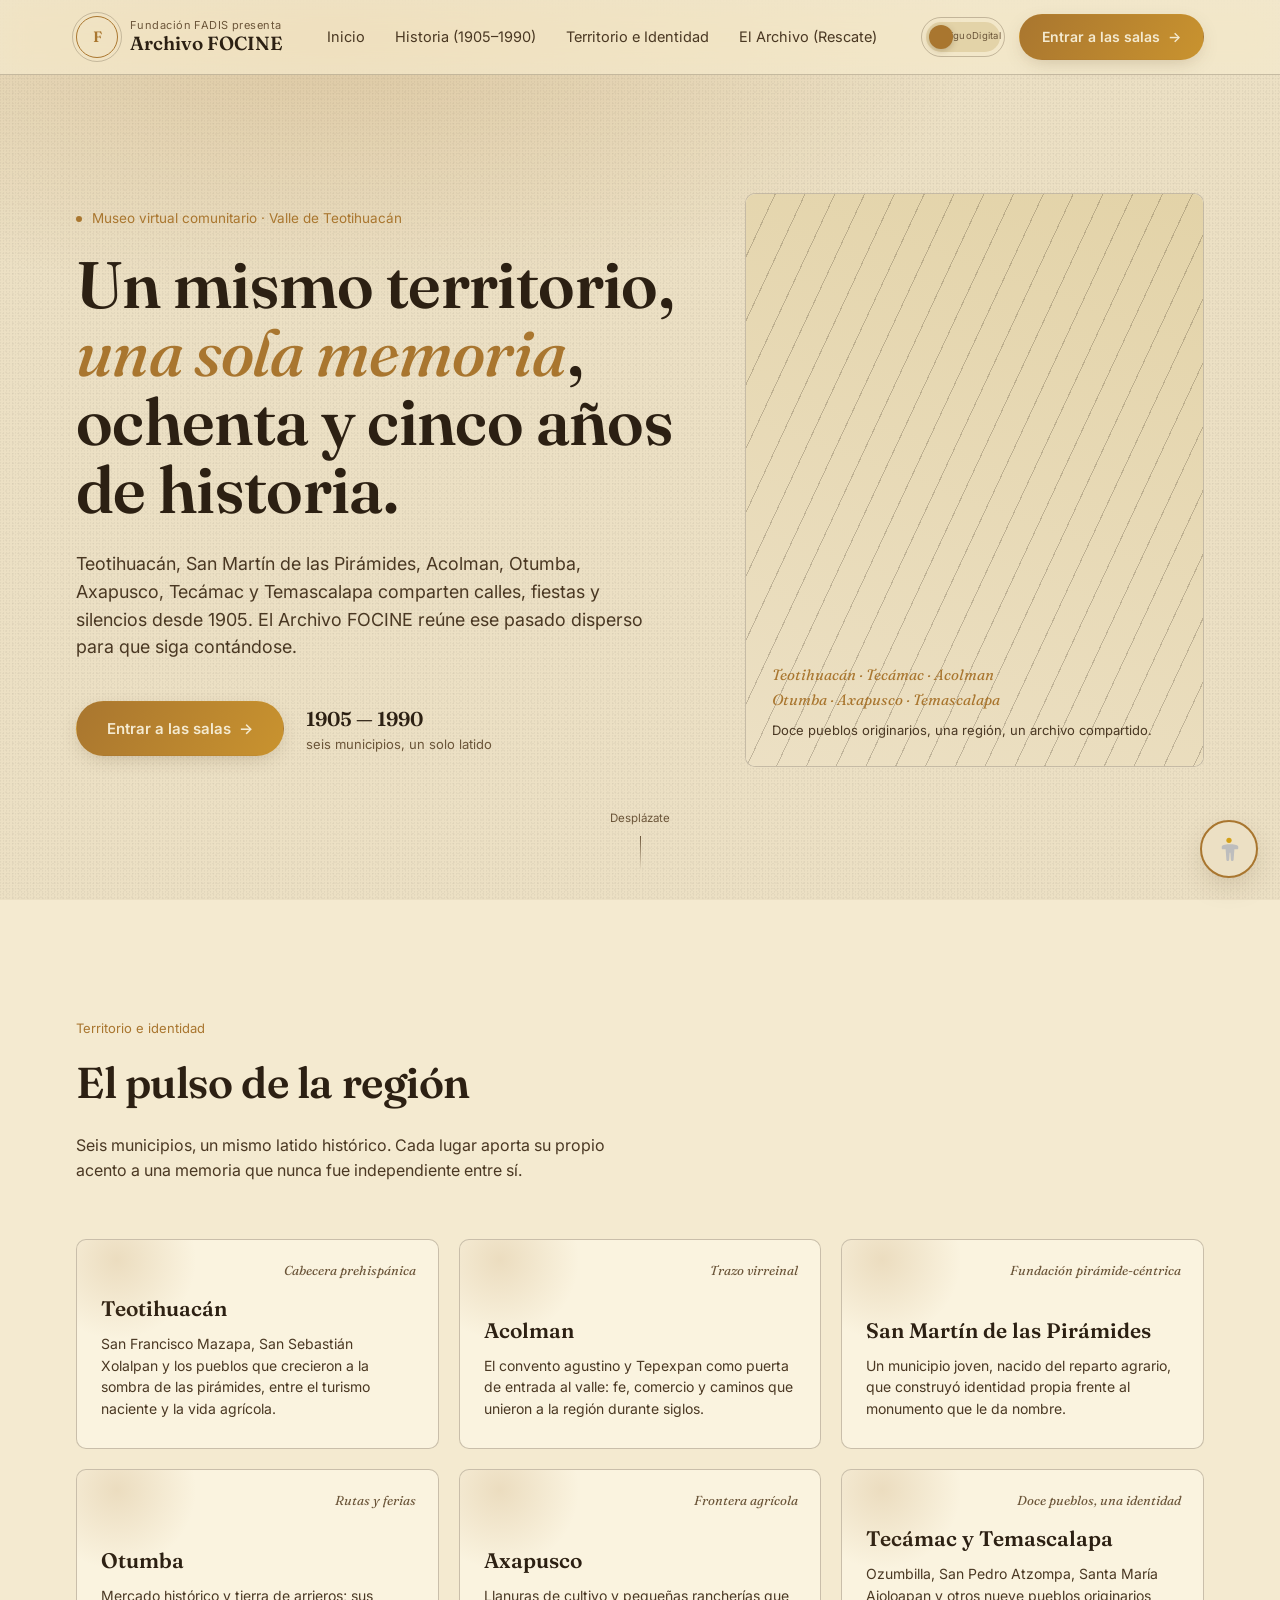
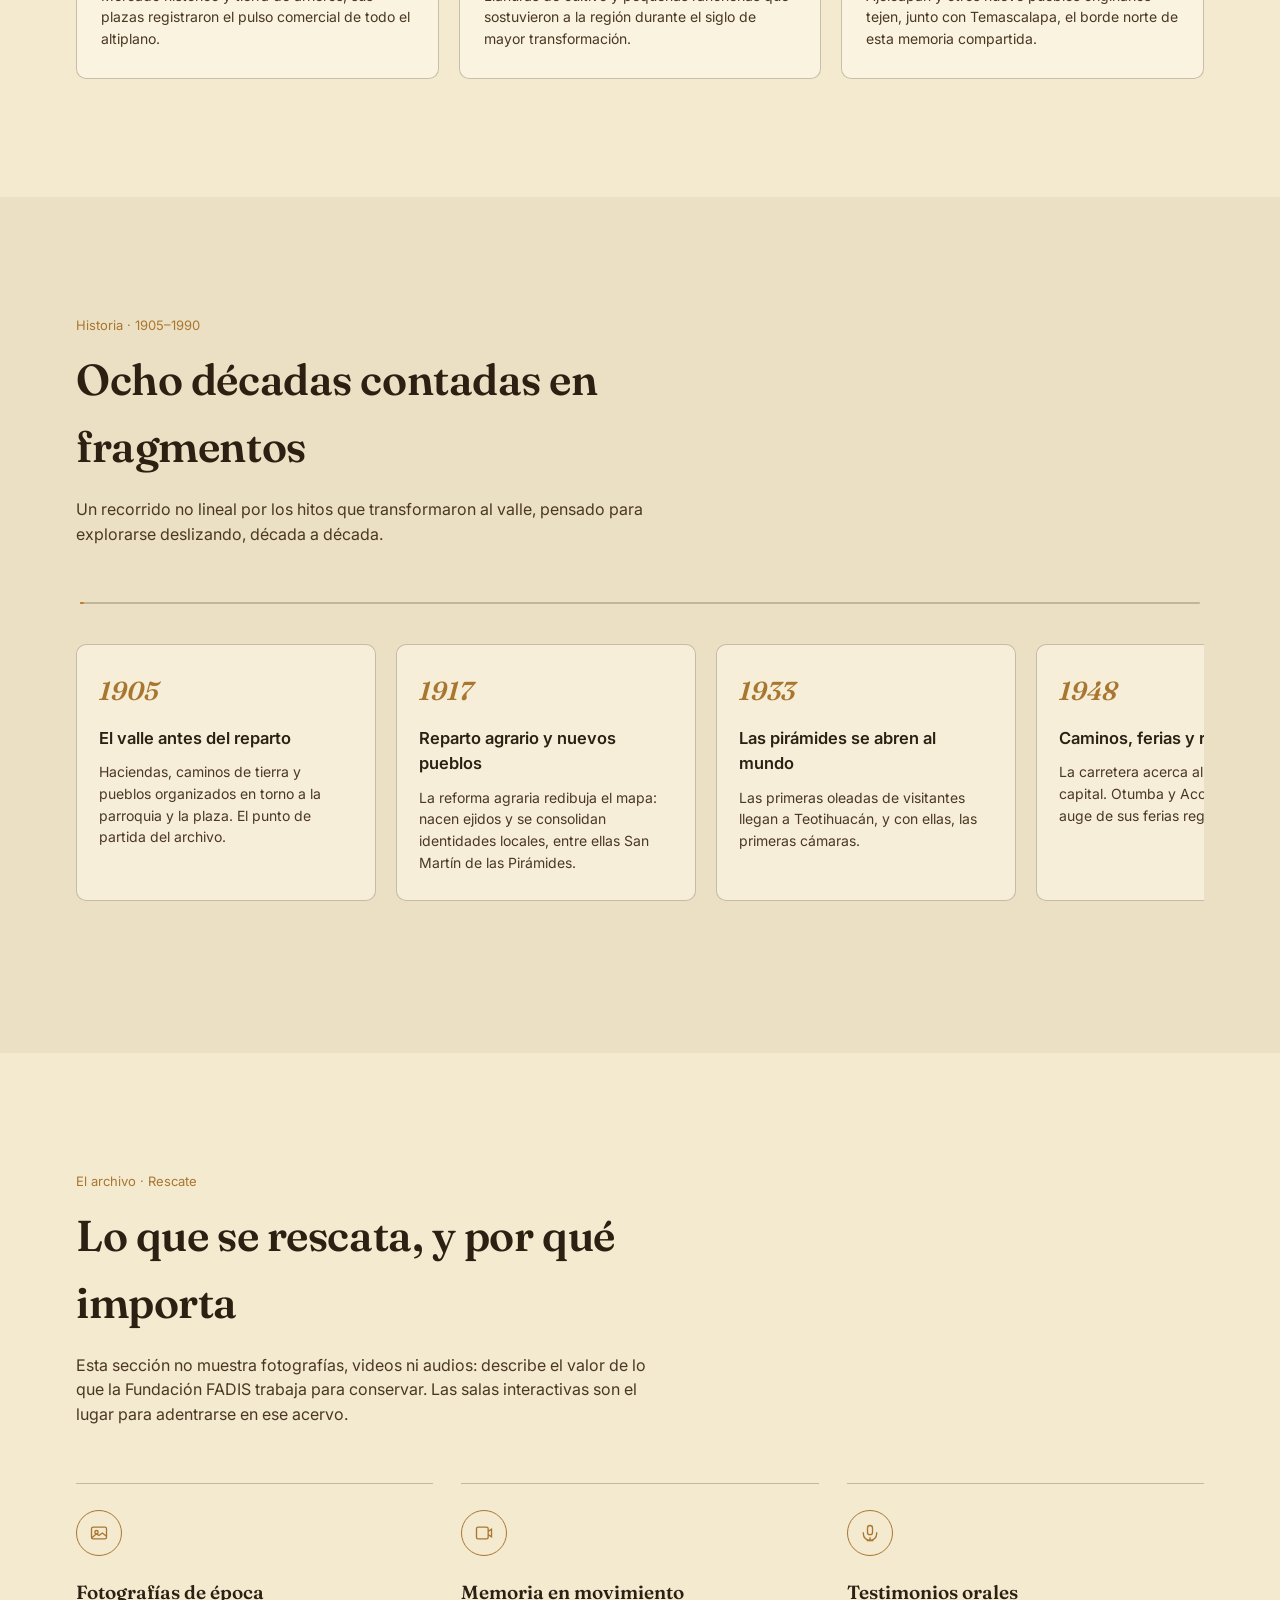
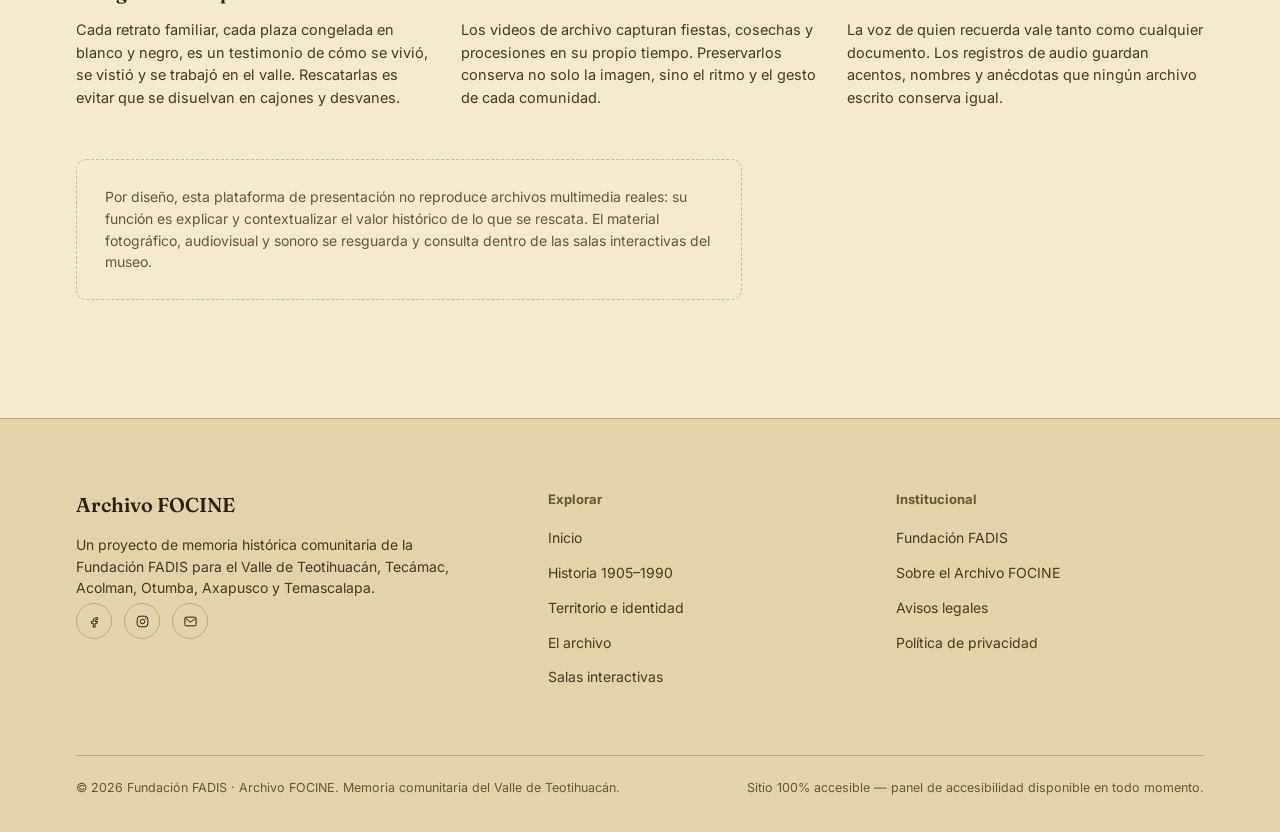
==== commit f7b730b3: "Add files via upload" ====
--- a/index.html
+++ b/index.html
@@ -1,193 +1,360 @@
 <!DOCTYPE html>
-<html lang="es">
+<html lang="es" data-mode="antiguo">
 
 <head>
   <meta charset="UTF-8">
   <meta name="viewport" content="width=device-width, initial-scale=1.0">
-  <title>Archivo FOCINE · Memoria Audiovisual del Valle de Teotihuacán</title>
-
+  <title>Fundación FADIS presenta: Archivo FOCINE</title>
+  <meta name="description"
+    content="Museo virtual comunitario que unifica la memoria histórica del Valle de Teotihuacán, Tecámac, Acolman, Otumba, Axapusco y Temascalapa entre 1905 y 1990.">
   <link rel="preconnect" href="https://fonts.googleapis.com">
   <link rel="preconnect" href="https://fonts.gstatic.com" crossorigin>
   <link
-    href="https://fonts.googleapis.com/css2?family=Fraunces:opsz,wght@9..144,400;9..144,600;9..144,700&family=Work+Sans:wght@400;500;600;700&family=VT323&display=swap"
+    href="https://fonts.googleapis.com/css2?family=Fraunces:ital,opsz,wght@0,9..144,400;0,9..144,500;0,9..144,600;0,9..144,700;1,9..144,500&family=Inter:wght@400;500;600;700&display=swap"
     rel="stylesheet">
-
   <link rel="stylesheet" href="assets/css/inicio.css">
-  <!-- Precarga de recursos clave para rendimiento inmediato -->
-  <link rel="preload" href="assets/css/inicio.css" as="style">
-  <link rel="preload" href="assets/js/app.js" as="script">
-  <link rel="preload" as="image" href="assets/images/Logo/logo_fadis.png">
 </head>
 
-<body data-color-blind-mode="none" data-text-size="normal" data-mode="archivo">
-
-  <!-- SVG filters for color-blind simulation, applied via CSS filter:url() -->
+<body>
+
+  <a href="#inicio" class="skip-link">Saltar al contenido principal</a>
+
   <svg width="0" height="0" style="position:absolute" aria-hidden="true">
     <defs>
-      <filter id="protanopia-filter">
+      <filter id="cb-protanopia">
         <feColorMatrix type="matrix" values="0.567,0.433,0,0,0  0.558,0.442,0,0,0  0,0.242,0.758,0,0  0,0,0,1,0" />
       </filter>
-      <filter id="deuteranopia-filter">
+      <filter id="cb-deuteranopia">
         <feColorMatrix type="matrix" values="0.625,0.375,0,0,0  0.7,0.3,0,0,0  0,0.3,0.7,0,0  0,0,0,1,0" />
       </filter>
-      <filter id="tritanopia-filter">
+      <filter id="cb-tritanopia">
         <feColorMatrix type="matrix" values="0.95,0.05,0,0,0  0,0.433,0.567,0,0  0,0.475,0.525,0,0  0,0,0,1,0" />
+      </filter>
+      <filter id="cb-achromatopsia">
+        <feColorMatrix type="matrix"
+          values="0.299,0.587,0.114,0,0  0.299,0.587,0.114,0,0  0.299,0.587,0.114,0,0  0,0,0,1,0" />
       </filter>
     </defs>
   </svg>
 
-  <div class="museum-scope">
-
-    <div class="identity-bar">
-      <div class="identity-left">
-        <span class="emblem" aria-hidden="true">Ⓕ</span>
-        <strong>Fundación FADIS</strong>
-        <span class="sep">presenta</span>
-        <span>Archivo FOCINE</span>
-      </div>
-      <div style="display:flex; align-items:center; gap:22px;">
-        <button class="mode-switch" id="modeSwitch" aria-pressed="false"
-          aria-label="Cambiar entre modo archivo histórico y modo actual">
-          <span id="modeLabel">Modo archivo</span>
-          <span class="track"><span class="thumb"></span></span>
-        </button>
-        <span class="identity-right"><span class="dot" aria-hidden="true"></span> EN LÍNEA</span>
+  <canvas id="meshCanvas" aria-hidden="true"></canvas>
+
+  <header class="site-header">
+    <div class="header-inner">
+      <div class="brand">
+        <span class="brand-mark" aria-hidden="true">F</span>
+        <span class="brand-text">
+          <span class="fundacion">Fundación FADIS presenta</span>
+          <span class="titulo">Archivo FOCINE</span>
+        </span>
+      </div>
+
+      <nav class="main-nav" id="mainNav" aria-label="Navegación principal">
+        <a href="#inicio">Inicio</a>
+        <a href="#historia">Historia (1905–1990)</a>
+        <a href="#pulso">Territorio e Identidad</a>
+        <a href="#archivo">El Archivo (Rescate)</a>
+      </nav>
+
+      <div class="header-actions">
+        <button type="button" class="mode-switch" id="modeSwitch" aria-pressed="false"
+          aria-label="Cambiar entre modo Antiguo y modo Digital">
+          <span class="mode-switch-track">
+            <span class="mode-switch-labels" aria-hidden="true"><span>Antiguo</span><span>Digital</span></span>
+            <span class="mode-switch-thumb"></span>
+          </span>
+        </button>
+        <a href="salas.html" class="cta-btn">
+          <span class="long">Entrar a las salas</span><span aria-hidden="true">→</span>
+        </a>
+        <button type="button" class="nav-toggle" id="navToggle" aria-expanded="false" aria-controls="mainNav"
+          aria-label="Abrir menú de navegación">
+          <svg viewBox="0 0 24 24" fill="none" stroke="currentColor" stroke-width="1.8">
+            <path d="M3 6h18M3 12h18M3 18h18" />
+          </svg>
+        </button>
       </div>
     </div>
-
-    <main role="main">
-      <section class="hero stone-texture">
-        <div class="hero-copy">
-          <span class="kicker">EXP. 1995&ndash;1999</span>
-          <h1>Preservación de la Memoria Cinematográfica y Audiovisual del Valle de Teotihuacán </h1>
-          <p class="lede">
-            Un archivo comunitario que rescata las cintas, los noticiarios y los cortos filmados
-            en el valle a finales del siglo veinte, y los pone al alcance de cualquier persona,
-            sin importar cómo mire o escuche el mundo.
-          </p>
-          <div class="actions">
-            <a href="salas.html" class="btn-primary"
-              aria-label="Ingresar al museo virtual, con subtítulos y modos de accesibilidad disponibles">
-              Ingresar al museo virtual
-            </a>
-            <button class="btn-secondary" id="scrollMission">Conocer el proyecto</button>
-          </div>
-        </div>
-
-        <div class="crt-frame" id="crtFrame" aria-hidden="true">
-          <div class="crt-power-overlay" id="crtPowerOverlay"></div>
-
-          <div class="crt-screen">
-            <!-- Imagen que se muestra en Modo Archivo -->
-            <img src="assets/images/Logo/logo_fadis.png" alt="Archivo Histórico 1997" class="crt-media crt-img-archivo">
-
-            <!-- Imagen que se muestra en Modo Actual -->
-            <img src="assets/images/Logo/logo_fadis.png" alt="Vista Digital Actual" class="crt-media crt-img-actual">
-
-            <div class="crt-content">
-              <span class="crt-label"><span class="rec-dot"></span> <span id="crtStatusText">REC · 1997</span></span>
-              <span class="crt-caption" id="crtCaptionText">Fragmento sin catalogar &middot; Bobina 14</span>
+  </header>
+
+  <main id="inicio">
+
+    <section class="hero">
+      <div class="hero-bg-glow" aria-hidden="true"></div>
+      <div class="wrap hero-grid">
+        <div>
+          <span class="hero-eyebrow"><span class="dot" aria-hidden="true"></span>Museo virtual comunitario · Valle de
+            Teotihuacán</span>
+          <h1>Un mismo territorio, <em>una sola memoria</em>, ochenta y cinco años de historia.</h1>
+          <p class="lede">Teotihuacán, San Martín de las Pirámides, Acolman, Otumba, Axapusco, Tecámac y Temascalapa
+            comparten calles, fiestas y silencios desde 1905. El Archivo FOCINE reúne ese pasado disperso para que siga
+            contándose.</p>
+          <div class="hero-cta-row">
+            <a href="salas.html" class="cta-btn">Entrar a las salas <span aria-hidden="true">→</span></a>
+            <div class="hero-years">
+              <strong>1905 — 1990</strong>
+              seis municipios, un solo latido
             </div>
           </div>
-          <div class="crt-stand"></div>
-        </div>
-      </section>
-
-      <section class="mission" id="mission">
-        <div class="mission-inner">
-          <div class="mission-item">
-            <span class="yr">1905</span>
-            <h3>De dónde partimos</h3>
-            <p>La recuperación de los registros fotográficos y fílmicos de este valle documenta la época en que estas
-              tierras apenas eran exploradas visualmente.</p>
+        </div>
+
+        <div class="hero-panel" data-reveal>
+          <div class="hero-panel-texture" aria-hidden="true"></div>
+          <div class="hero-panel-caption">
+            <span class="place-list">Teotihuacán · Tecámac · Acolman<br>Otumba · Axapusco · Temascalapa</span>
+            <p>Doce pueblos originarios, una región, un archivo compartido.</p>
           </div>
-          <div class="mission-item">
-            <span class="yr">1999</span>
-            <h3>Lo que conservamos</h3>
-            <p>Imágenes y videos de estos maravillosos lugares que documentan la maravillosa historia de la vida
-              comunitaria.</p>
+        </div>
+      </div>
+
+      <div class="scroll-cue" aria-hidden="true">
+        <span>Desplázate</span>
+        <span class="stick"></span>
+      </div>
+    </section>
+
+    <section class="pulso" id="pulso">
+      <div class="wrap">
+        <div class="section-head" data-reveal>
+          <span class="eyebrow">Territorio e identidad</span>
+          <h2>El pulso de la región</h2>
+          <p>Seis municipios, un mismo latido histórico. Cada lugar aporta su propio acento a una memoria que nunca fue
+            independiente entre sí.</p>
+        </div>
+
+        <div class="pulso-grid">
+          <article class="pulso-card" data-reveal>
+            <span class="glow" aria-hidden="true"></span>
+            <span class="pulso-index" aria-hidden="true">Cabecera prehispánica</span>
+            <h3>Teotihuacán</h3>
+            <p>San Francisco Mazapa, San Sebastián Xolalpan y los pueblos que crecieron a la sombra de las pirámides,
+              entre el turismo naciente y la vida agrícola.</p>
+          </article>
+
+          <article class="pulso-card" data-reveal>
+            <span class="glow" aria-hidden="true"></span>
+            <span class="pulso-index" aria-hidden="true">Trazo virreinal</span>
+            <h3>Acolman</h3>
+            <p>El convento agustino y Tepexpan como puerta de entrada al valle: fe, comercio y caminos que unieron a la
+              región durante siglos.</p>
+          </article>
+
+          <article class="pulso-card" data-reveal>
+            <span class="glow" aria-hidden="true"></span>
+            <span class="pulso-index" aria-hidden="true">Fundación pirámide-céntrica</span>
+            <h3>San Martín de las Pirámides</h3>
+            <p>Un municipio joven, nacido del reparto agrario, que construyó identidad propia frente al monumento que le
+              da nombre.</p>
+          </article>
+
+          <article class="pulso-card" data-reveal>
+            <span class="glow" aria-hidden="true"></span>
+            <span class="pulso-index" aria-hidden="true">Rutas y ferias</span>
+            <h3>Otumba</h3>
+            <p>Mercado histórico y tierra de arrieros; sus plazas registraron el pulso comercial de todo el altiplano.
+            </p>
+          </article>
+
+          <article class="pulso-card" data-reveal>
+            <span class="glow" aria-hidden="true"></span>
+            <span class="pulso-index" aria-hidden="true">Frontera agrícola</span>
+            <h3>Axapusco</h3>
+            <p>Llanuras de cultivo y pequeñas rancherías que sostuvieron a la región durante el siglo de mayor
+              transformación.</p>
+          </article>
+
+          <article class="pulso-card" data-reveal>
+            <span class="glow" aria-hidden="true"></span>
+            <span class="pulso-index" aria-hidden="true">Doce pueblos, una identidad</span>
+            <h3>Tecámac y Temascalapa</h3>
+            <p>Ozumbilla, San Pedro Atzompa, Santa María Ajoloapan y otros nueve pueblos originarios tejen, junto con
+              Temascalapa, el borde norte de esta memoria compartida.</p>
+          </article>
+        </div>
+      </div>
+    </section>
+
+    <section id="historia">
+      <div class="wrap">
+        <div class="section-head" data-reveal>
+          <span class="eyebrow">Historia · 1905–1990</span>
+          <h2>Ocho décadas contadas en fragmentos</h2>
+          <p>Un recorrido no lineal por los hitos que transformaron al valle, pensado para explorarse deslizando, década
+            a década.</p>
+        </div>
+
+        <div class="timeline-rail" aria-hidden="true">
+          <div class="timeline-rail-fill" id="timelineFill"></div>
+        </div>
+
+        <div class="timeline-scroller" id="timelineScroller" tabindex="0" role="region"
+          aria-label="Línea de tiempo histórica, desplazable horizontalmente">
+          <article class="timeline-card" data-reveal>
+            <span class="years">1905</span>
+            <h3>El valle antes del reparto</h3>
+            <p>Haciendas, caminos de tierra y pueblos organizados en torno a la parroquia y la plaza. El punto de
+              partida del archivo.</p>
+          </article>
+          <article class="timeline-card" data-reveal>
+            <span class="years">1917</span>
+            <h3>Reparto agrario y nuevos pueblos</h3>
+            <p>La reforma agraria redibuja el mapa: nacen ejidos y se consolidan identidades locales, entre ellas San
+              Martín de las Pirámides.</p>
+          </article>
+          <article class="timeline-card" data-reveal>
+            <span class="years">1933</span>
+            <h3>Las pirámides se abren al mundo</h3>
+            <p>Las primeras oleadas de visitantes llegan a Teotihuacán, y con ellas, las primeras cámaras.</p>
+          </article>
+          <article class="timeline-card" data-reveal>
+            <span class="years">1948</span>
+            <h3>Caminos, ferias y radio</h3>
+            <p>La carretera acerca al valle con la capital. Otumba y Acolman viven el auge de sus ferias regionales.</p>
+          </article>
+          <article class="timeline-card" data-reveal>
+            <span class="years">1962</span>
+            <h3>Escuelas y electrificación</h3>
+            <p>La llegada de la luz eléctrica y las primeras escuelas rurales cambian el ritmo cotidiano de los doce
+              pueblos de Tecámac.</p>
+          </article>
+          <article class="timeline-card" data-reveal>
+            <span class="years">1975</span>
+            <h3>Crecimiento urbano</h3>
+            <p>Las primeras zonas habitacionales llegan a la región, anunciando la transformación metropolitana que
+              vendrá.</p>
+          </article>
+          <article class="timeline-card" data-reveal>
+            <span class="years">1990</span>
+            <h3>El umbral del presente</h3>
+            <p>El valle cierra un siglo de transformaciones y abre la puerta a la memoria que el Archivo FOCINE busca
+              rescatar.</p>
+          </article>
+        </div>
+      </div>
+    </section>
+
+    <section class="acervo" id="archivo">
+      <div class="wrap">
+        <div class="section-head" data-reveal>
+          <span class="eyebrow">El archivo · Rescate</span>
+          <h2>Lo que se rescata, y por qué importa</h2>
+          <p>Esta sección no muestra fotografías, videos ni audios: describe el valor de lo que la Fundación FADIS
+            trabaja para conservar. Las salas interactivas son el lugar para adentrarse en ese acervo.</p>
+        </div>
+
+        <div class="acervo-grid">
+          <article class="acervo-card" data-reveal>
+            <span class="icon" aria-hidden="true">
+              <svg viewBox="0 0 24 24" fill="none" stroke="currentColor" stroke-width="1.6">
+                <rect x="3" y="5" width="18" height="14" rx="2" />
+                <circle cx="9" cy="11" r="2" />
+                <path d="M21 16l-5-4-4 3-3-2-6 5" />
+              </svg>
+            </span>
+            <h3>Fotografías de época</h3>
+            <p>Cada retrato familiar, cada plaza congelada en blanco y negro, es un testimonio de cómo se vivió, se
+              vistió y se trabajó en el valle. Rescatarlas es evitar que se disuelvan en cajones y desvanes.</p>
+          </article>
+
+          <article class="acervo-card" data-reveal>
+            <span class="icon" aria-hidden="true">
+              <svg viewBox="0 0 24 24" fill="none" stroke="currentColor" stroke-width="1.6">
+                <rect x="3" y="5" width="14" height="14" rx="2" />
+                <path d="M17 10l4-2.5v9L17 14" />
+              </svg>
+            </span>
+            <h3>Memoria en movimiento</h3>
+            <p>Los videos de archivo capturan fiestas, cosechas y procesiones en su propio tiempo. Preservarlos conserva
+              no solo la imagen, sino el ritmo y el gesto de cada comunidad.</p>
+          </article>
+
+          <article class="acervo-card" data-reveal>
+            <span class="icon" aria-hidden="true">
+              <svg viewBox="0 0 24 24" fill="none" stroke="currentColor" stroke-width="1.6">
+                <path d="M4 11v2a8 8 0 0 0 16 0v-2" />
+                <path d="M12 17v4M8 21h8" />
+                <rect x="9" y="3" width="6" height="11" rx="3" />
+              </svg>
+            </span>
+            <h3>Testimonios orales</h3>
+            <p>La voz de quien recuerda vale tanto como cualquier documento. Los registros de audio guardan acentos,
+              nombres y anécdotas que ningún archivo escrito conserva igual.</p>
+          </article>
+        </div>
+
+        <p class="acervo-note" data-reveal>Por diseño, esta plataforma de presentación no reproduce archivos multimedia
+          reales: su función es explicar y contextualizar el valor histórico de lo que se rescata. El material
+          fotográfico, audiovisual y sonoro se resguarda y consulta dentro de las salas interactivas del museo.</p>
+      </div>
+    </section>
+
+  </main>
+
+  <footer class="site-footer">
+    <div class="wrap">
+      <div class="footer-grid">
+        <div class="footer-brand">
+          <span class="titulo">Archivo FOCINE</span>
+          <p>Un proyecto de memoria histórica comunitaria de la Fundación FADIS para el Valle de Teotihuacán, Tecámac,
+            Acolman, Otumba, Axapusco y Temascalapa.</p>
+          <div class="footer-social">
+            <a href="#" aria-label="Facebook de la Fundación FADIS"><svg viewBox="0 0 24 24" fill="none"
+                stroke="currentColor" stroke-width="1.6">
+                <path d="M14 9h3V6h-3a4 4 0 0 0-4 4v2H7v3h3v6h3v-6h3l1-3h-4v-2a1 1 0 0 1 1-1Z" />
+              </svg></a>
+            <a href="#" aria-label="Instagram de la Fundación FADIS"><svg viewBox="0 0 24 24" fill="none"
+                stroke="currentColor" stroke-width="1.6">
+                <rect x="3.5" y="3.5" width="17" height="17" rx="5" />
+                <circle cx="12" cy="12" r="3.6" />
+                <circle cx="17" cy="7" r="0.9" fill="currentColor" stroke="none" />
+              </svg></a>
+            <a href="#" aria-label="Correo de contacto"><svg viewBox="0 0 24 24" fill="none" stroke="currentColor"
+                stroke-width="1.6">
+                <rect x="3" y="5" width="18" height="14" rx="2" />
+                <path d="m4 7 8 6 8-6" />
+              </svg></a>
           </div>
-          <div class="mission-item">
-            <span class="yr">Hoy</span>
-            <h3>A dónde llega</h3>
-            <p>Un museo digital abierto, con subtítulos, apoyo auditivo y ajustes de color para cualquier visitante.</p>
-          </div>
-        </div>
-
-        <!-- Sección: Ventanas al Tiempo (Museo Interactivo 1905-1990) -->
-        <section class="museum-timeline-viewer">
-          <div class="viewer-header">
-            <span class="kicker">EXPEDICIÓN VISUAL · 1905–1990</span>
-            <h2>Ventanas al Tiempo en el Valle de Teotihuacán</h2>
-            <p class="lede">Selecciona una década para examinar los cambios en el paisaje, la arqueología y la vida
-              comunitaria.</p>
-          </div>
-
-          <div class="viewer-container">
-            <!-- Controles de Décadas -->
-            <div class="decade-selector" role="group" aria-label="Selección de década histórica">
-              <button type="button" class="decade-btn active" data-decade="1905">1905</button>
-              <button type="button" class="decade-btn" data-decade="1930">1930</button>
-              <button type="button" class="decade-btn" data-decade="1960">1960</button>
-              <button type="decade-btn" class="decade-btn" data-decade="1990">1990</button>
-            </div>
-
-            <!-- Pantalla de Exhibición Tipo Museo -->
-            <div class="exhibit-frame" id="exhibitFrame">
-              <div class="exhibit-screen">
-                <!-- Imagen de fondo/histórica que cambiará por JS -->
-                <img id="exhibitImage" src="assets/images/Logo/mural.jpg"
-                  alt="Registro histórico del Valle de Teotihuacán" class="exhibit-img">
-
-                <!-- Sello de archivo superpuesto -->
-                <div class="exhibit-stamp">
-                  <span class="stamp-text" id="stampYearText">EXPEDICIÓN 1905</span>
-                </div>
-              </div>
-
-              <!-- Tarjeta de Información Dinámica -->
-              <div class="exhibit-caption-box">
-                <h3 id="exhibitTitle">Exploración y Primeros Registros</h3>
-                <p id="exhibitDesc">Las primeras misiones fotográficas y científicas documentaron la inmensidad de las
-                  pirámides antes de las grandes excavaciones urbanas.</p>
-              </div>
-            </div>
-          </div>
-        </section>
-
-      </section>
-
-      <section class="bridge">
-        <div class="bridge-past">
-          <h4>Si viviste esa época</h4>
-          <p>Vuelve a sentir el latido de las calles, las voces de nuestra gente y los recuerdos de una comunidad que
-            construyó su historia paso a paso. Este archivo nació para que nuestras raíces jamás se borren.</p>
-        </div>
-        <div class="bridge-future">
-          <h4>Si la estás descubriendo ahora</h4>
-          <p>Cambia al modo Actual y déjate guiar por este legado a través de una mirada fresca y directa, pensada para
-            conectar con el alma de este rincón del mundo.</p>
-        </div>
-      </section>
-    </main>
-
-    <footer class="credits">
-      Un proyecto de Fundación FADIS &middot; Archivo FOCINE &middot; Valle de Teotihuacán
-    </footer>
-  </div>
-
-  <!-- Botón flotante de accesibilidad / inclusión -->
+        </div>
+
+        <div class="footer-col">
+          <h4>Explorar</h4>
+          <ul>
+            <li><a href="#inicio">Inicio</a></li>
+            <li><a href="#historia">Historia 1905–1990</a></li>
+            <li><a href="#pulso">Territorio e identidad</a></li>
+            <li><a href="#archivo">El archivo</a></li>
+            <li><a href="salas.html">Salas interactivas</a></li>
+          </ul>
+        </div>
+
+        <div class="footer-col">
+          <h4>Institucional</h4>
+          <ul>
+            <li><a href="#">Fundación FADIS</a></li>
+            <li><a href="#">Sobre el Archivo FOCINE</a></li>
+            <li><a href="#">Avisos legales</a></li>
+            <li><a href="#">Política de privacidad</a></li>
+          </ul>
+        </div>
+      </div>
+
+      <div class="footer-bottom">
+        <span>© 2026 Fundación FADIS · Archivo FOCINE. Memoria comunitaria del Valle de Teotihuacán.</span>
+        <span>Sitio 100% accesible — panel de accesibilidad disponible en todo momento.</span>
+      </div>
+    </div>
+  </footer>
+
   <button class="a11y-launcher" id="a11yLauncher" aria-haspopup="true" aria-expanded="false" aria-controls="a11yPanel"
     aria-label="Abrir herramientas de accesibilidad">
     <svg viewBox="0 0 24 24" fill="none" xmlns="http://www.w3.org/2000/svg" aria-hidden="true">
       <circle cx="12" cy="5" r="2.1" fill="#D4A017" />
       <path
         d="M12 8.2c-3.2 0-5.8.9-5.8 2v1.1c0 .5.4.9.9.9h2.2l.6 8.3c.05.6.55 1 1.1 1s1.05-.4 1.1-1l.4-5.6h.6l.4 5.6c.05.6.55 1 1.1 1s1.05-.4 1.1-1l.6-8.3h2.2c.5 0 .9-.4.9-.9V10.2c0-1.1-2.6-2-5.8-2Z"
-        fill="#E7DCC7" />
+        fill="#BDBDBD" />
     </svg>
   </button>
 
-  <!-- Panel de accesibilidad estilo tarjetas -->
   <div class="a11y-panel" id="a11yPanel" role="dialog" aria-modal="true" aria-label="Menú de accesibilidad">
 
     <div class="a11y-header">
@@ -197,13 +364,11 @@
 
     <div class="a11y-body">
 
-      <!-- Estado del perfil activo -->
       <div class="a11y-status" id="a11yStatus">
         <span class="a11y-status-dot" aria-hidden="true"></span>
         <span id="a11yStatusText">Ningún perfil activado</span>
       </div>
 
-      <!-- Perfiles rápidos -->
       <div class="a11y-section-label">Perfiles rápidos</div>
       <div class="a11y-profiles" role="group" aria-label="Perfiles rápidos de accesibilidad">
         <button type="button" class="profile-chip" id="profileMotora" data-profile="motora">
@@ -253,10 +418,8 @@
 
       <div class="a11y-section-label">Ajustes individuales</div>
 
-      <!-- Grid de tarjetas de funciones -->
       <div class="a11y-grid">
 
-        <!-- Lector de pantalla -->
         <button type="button" class="a11y-card" id="cardAudio" data-toggle="audio" aria-pressed="false">
           <span class="card-badge" aria-hidden="true">i</span>
           <span class="card-check" aria-hidden="true">&check;</span>
@@ -271,7 +434,6 @@
           <span class="card-label">Lector de pantalla</span>
         </button>
 
-        <!-- Contraste alto -->
         <button type="button" class="a11y-card" id="cardContrasteAlto" data-contrast-option="alto" aria-pressed="false">
           <span class="card-check" aria-hidden="true">&check;</span>
           <span class="card-icon" aria-hidden="true">
@@ -283,7 +445,6 @@
           <span class="card-label">Contraste +</span>
         </button>
 
-        <!-- Modo oscuro / invertido -->
         <button type="button" class="a11y-card" id="cardContrasteOscuro" data-contrast-option="oscuro"
           aria-pressed="false">
           <span class="card-check" aria-hidden="true">&check;</span>
@@ -295,7 +456,6 @@
           <span class="card-label">Modo oscuro</span>
         </button>
 
-        <!-- Saturación -->
         <button type="button" class="a11y-card" id="cardSaturacion" data-toggle="saturacion" aria-pressed="false">
           <span class="card-check" aria-hidden="true">&check;</span>
           <span class="card-icon" aria-hidden="true">
@@ -307,21 +467,18 @@
           <span class="card-label">Saturación</span>
         </button>
 
-        <!-- Tipografía (expandible) -->
         <button type="button" class="a11y-card" id="cardTipografia" data-expand="tipografia" aria-expanded="false">
           <span class="card-check" aria-hidden="true">&check;</span>
           <span class="card-icon" aria-hidden="true">T T</span>
           <span class="card-label">Tipografía</span>
         </button>
 
-        <!-- Texto más grande -->
         <button type="button" class="a11y-card" id="cardZoom" data-toggle="zoom" aria-pressed="false">
           <span class="card-check" aria-hidden="true">&check;</span>
           <span class="card-icon" aria-hidden="true">A+</span>
           <span class="card-label">Texto más grande</span>
         </button>
 
-        <!-- Espaciado de texto -->
         <button type="button" class="a11y-card" id="cardEspaciado" data-toggle="espaciado" aria-pressed="false">
           <span class="card-check" aria-hidden="true">&check;</span>
           <span class="card-icon" aria-hidden="true">
@@ -333,7 +490,6 @@
           <span class="card-label">Espaciado de texto</span>
         </button>
 
-        <!-- Cursor (expandible) -->
         <button type="button" class="a11y-card" id="cardCursor" data-expand="cursor" aria-expanded="false">
           <span class="card-check" aria-hidden="true">&check;</span>
           <span class="card-icon" aria-hidden="true">
@@ -344,7 +500,6 @@
           <span class="card-label">Cursor</span>
         </button>
 
-        <!-- Resaltado de texto -->
         <button type="button" class="a11y-card" id="cardResaltado" data-toggle="resaltado" aria-pressed="false">
           <span class="card-check" aria-hidden="true">&check;</span>
           <span class="card-icon" aria-hidden="true">
@@ -358,7 +513,6 @@
 
       </div>
 
-      <!-- Submenú: Daltonismo -->
       <div class="a11y-subpanel" id="subpanelDaltonismo" data-subpanel="daltonismo" hidden>
         <span class="a11y-subpanel-label">Tipo de daltonismo</span>
         <div class="a11y-chip-row" role="group" aria-label="Tipo de ajuste de color">
@@ -370,7 +524,6 @@
         </div>
       </div>
 
-      <!-- Submenú: Tipografía -->
       <div class="a11y-subpanel" id="subpanelTipografia" data-subpanel="tipografia" hidden>
         <span class="a11y-subpanel-label">Familia tipográfica</span>
         <div class="a11y-chip-row" role="group" aria-label="Familia tipográfica">
@@ -381,7 +534,6 @@
         </div>
       </div>
 
-      <!-- Submenú: Cursor -->
       <div class="a11y-subpanel" id="subpanelCursor" data-subpanel="cursor" hidden>
         <span class="a11y-subpanel-label">Tamaño de la flecha</span>
         <div class="a11y-chip-row" role="group" aria-label="Tamaño del cursor">
@@ -395,87 +547,6 @@
 
     </div>
   </div>
-
-  <!-- Modal de Bienvenida e Inicio Interactivo con apartado de edad -->
-  <div class="onboarding-overlay" id="onboardingModal" role="dialog" aria-modal="true"
-    aria-label="Cuestionario de bienvenida">
-    <div class="onboarding-card">
-      <div class="onboarding-progress-container">
-        <div class="onboarding-progress-bar" id="onboardingProgressBar"></div>
-      </div>
-
-      <div class="onboarding-body" id="onboardingBody">
-        <!-- Paso 1: Apoyo Auditivo (Primero) -->
-        <div class="onboarding-step active" data-step="1">
-          <span class="step-tag">Paso 1 de 4</span>
-          <h2>¿Necesitas apoyo de audio?</h2>
-          <p>Podemos activar un lector automático que describa los textos y botones al pasar el cursor o al ingresar.
-          </p>
-          <div class="options-grid">
-            <button type="button" class="onboarding-option" data-answer="true">Sí, activar asistencia por voz</button>
-            <button type="button" class="onboarding-option" data-answer="false">No, prefiero la navegación
-              visual</button>
-          </div>
-        </div>
-
-        <!-- Paso 2: Modo de exploración -->
-        <div class="onboarding-step" data-step="2">
-          <span class="step-tag">Paso 2 de 4</span>
-          <h2>¡Bienvenido al Archivo FOCINE!</h2>
-          <p>Para ofrecerte la mejor experiencia visual e histórica, cuéntanos: ¿cómo prefieres explorar el contenido?
-          </p>
-          <div class="options-grid">
-            <button type="button" class="onboarding-option" data-answer="archivo">Modo Histórico <small>(Estética
-                analógica y retro)</small></button>
-            <button type="button" class="onboarding-option" data-answer="actual">Modo Digital <small>(Interfaz moderna y
-                limpia)</small></button>
-          </div>
-        </div>
-
-        <!-- Paso 3: Apartado de Rango de Edad con Barra Interactiva -->
-        <div class="onboarding-step" data-step="3">
-          <span class="step-tag">Paso 3 de 4</span>
-          <h2>¿Cuál es tu edad?</h2>
-          <p>Desliza la barra para indicarnos tu edad. Esto ajustará dinámicamente el estilo de lectura y los textos del
-            archivo.</p>
-
-          <div class="age-slider-container">
-            <div class="age-display-box">
-              <span id="ageNumber" class="age-number">25</span>
-              <span id="ageCategory" class="age-category">Adulto joven</span>
-            </div>
-
-            <input type="range" id="ageRangeInput" min="8" max="99" value="25" class="age-range-slider"
-              aria-label="Selector interactivo de edad">
-
-            <div class="age-range-markers">
-              <span>8 (Niño)</span>
-              <span>30 (Adulto)</span>
-              <span>60+ (Adulto mayor)</span>
-            </div>
-          </div>
-
-          <button type="button" class="btn-primary" id="nextFromAgeBtn"
-            style="margin-top: 25px; width: 100%;">Continuar</button>
-        </div>
-
-        <!-- Paso 4: Agradecimiento -->
-        <div class="onboarding-step" data-step="4">
-          <span class="step-tag">¡Listo!</span>
-          <div class="success-icon">✨</div>
-          <h2>Todo configurado para ti</h2>
-          <p>Tus preferencias se han guardado. Ya puedes adentrarse en la memoria audiovisual del Valle de Teotihuacán.
-          </p>
-          <button type="button" class="btn-primary" id="finishOnboardingBtn">Comenzar experiencia</button>
-        </div>
-      </div>
-
-      <div class="onboarding-footer">
-        <button type="button" class="skip-btn" id="skipOnboarding">Omitir cuestionario</button>
-      </div>
-    </div>
-  </div>
-
   <script src="assets/js/app.js"></script>
 </body>
 
--- a/assets/css/inicio.css
+++ b/assets/css/inicio.css
@@ -1,408 +1,814 @@
+/* ============================================================
+   0. RESET Y VARIABLES BASE
+   ============================================================ */
+*, *::before, *::after { box-sizing: border-box; }
+html { scroll-behavior: smooth; }
+@media (prefers-reduced-motion: reduce) {
+  html { scroll-behavior: auto; }
+  *, *::before, *::after { animation-duration: 0.001ms !important; animation-iteration-count: 1 !important; transition-duration: 0.001ms !important; scroll-behavior: auto !important; }
+}
+body { margin: 0; }
+h1,h2,h3,h4,p,ul,figure { margin: 0; padding: 0; }
+ul { list-style: none; }
+img { max-width: 100%; display: block; }
+button { font: inherit; cursor: pointer; }
+a { color: inherit; }
+
 :root{
-  --ink:#1F1F1F;--ink-soft:#3A2E27;--adobe:#8B261E;--adobe-deep:#6E1C15;
-  --ocre:#D4A373;--piedra:#F4F1EA;--piedra-dark:#D8C9AD;--teal:#2E5A4C;--rojo:#8B261E;--paper:#F4F1EA;
-  --radius-stamp:2px;--radius-soft:14px;
-  --font-display:'Fraunces',serif;--font-body:'Work Sans',sans-serif;--font-crt:'VT323',monospace;
-  --shadow-stamp:3px 3px 0 var(--adobe-deep);--shadow-lift:0 18px 34px -18px rgba(31,31,31,.5);
-  --grain-opacity:.05;--ring:0 0 0 3px rgba(46,90,76,.25);
-}
-*{box-sizing:border-box}
-html,body{overflow-x:hidden;max-width:100%}
-html{scroll-behavior:smooth}
-body{margin:0;background:var(--piedra);color:var(--ink-soft);font-family:var(--font-body);line-height:1.55;transition:background .5s ease,color .5s ease;-webkit-font-smoothing:antialiased;position:relative}
-img,svg,video{max-width:100%;height:auto}
-::selection{background:var(--adobe);color:var(--paper)}
-body,body[data-color-blind-mode=protanopia],body[data-color-blind-mode=deuteranopia],body[data-color-blind-mode=tritanopia]{--piedra:#E7DCC7!important;--piedra-dark:#C2B49A!important;--paper:#F7F4EE!important}
-
-@font-face{font-family:'OpenDyslexic';src:url('../fonts/open_dyslexic/OpenDyslexic-Regular.otf') format('opentype');font-weight:400;font-style:normal}
-@font-face{font-family:'OpenDyslexic';src:url('../fonts/open_dyslexic/OpenDyslexic-Bold.otf') format('opentype');font-weight:700;font-style:normal}
-
-/* GRANO DE PELÍCULA */
-body::before{content:"";position:fixed;inset:0;z-index:1;pointer-events:none;opacity:var(--grain-opacity);mix-blend-mode:multiply;transition:opacity .5s ease;
-  background-image:url("data:image/svg+xml,%3Csvg xmlns='http://www.w3.org/2000/svg' width='120' height='120'%3E%3Cfilter id='n'%3E%3CfeTurbulence type='fractalNoise' baseFrequency='0.9' numOctaves='2' stitchTiles='stitch'/%3E%3C/filter%3E%3Crect width='100%25' height='100%25' filter='url(%23n)'/%3E%3C/svg%3E")}
-body[data-mode="actual"]::before{--grain-opacity:.015}
-
-.stone-texture{background-image:radial-gradient(circle at 20% 30%,rgba(0,0,0,.03)0,transparent 45%),radial-gradient(circle at 80% 70%,rgba(0,0,0,.035)0,transparent 40%),repeating-linear-gradient(115deg,rgba(0,0,0,.015)0,rgba(0,0,0,.015)2px,transparent 2px,transparent 6px)}
-.stone-texture,.museum-scope,main{background-color:var(--paper)!important;background-image:repeating-linear-gradient(45deg,rgba(139,69,19,.03),rgba(139,69,19,.03) 10px,transparent 10px,transparent 20px)!important}
-body[data-mode="actual"] .stone-texture,body[data-mode="actual"] .museum-scope,body[data-mode="actual"] main{background-image:none!important}
-.mission,.bridge,.onboarding-card{background-color:var(--paper)!important;color:var(--ink,#111)!important}
-.museum-scope{animation:fadeInMuseum .8s cubic-bezier(.16,1,.3,1) forwards}
-
-/* BARRA DE IDENTIDAD */
-.identity-bar{background-color:var(--ink);background-image:linear-gradient(180deg,var(--ink),#241a14);color:var(--piedra);padding:12px 24px;display:flex;align-items:center;justify-content:space-between;gap:16px;font-size:.85rem;flex-wrap:wrap;border-bottom:1px solid rgba(212,160,23,.25);box-shadow:0 2px 0 rgba(0,0,0,.15)}
-.identity-left{display:flex;align-items:center;gap:10px}
-.emblem{width:28px;height:28px;flex:0 0 auto;border-radius:50%;background:conic-gradient(from 210deg,var(--ocre),var(--adobe),var(--teal),var(--ocre));display:flex;align-items:center;justify-content:center;font-family:var(--font-crt);font-size:16px;color:var(--ink);box-shadow:0 0 0 2px rgba(0,0,0,.35),0 0 0 3px rgba(212,160,23,.35),inset 0 1px 2px rgba(255,255,255,.4)}
-.identity-left strong{color:var(--paper);font-weight:600;letter-spacing:.01em}
-.identity-left span.sep{opacity:.4}
-.identity-right{font-family:var(--font-crt);font-size:1rem;letter-spacing:.03em;color:var(--ocre);display:flex;align-items:center;gap:8px}
-.identity-right .dot,.crt-label .rec-dot,.rec-dot{width:8px;height:8px;border-radius:50%;background:#ff3333;box-shadow:0 0 8px #ff3333;animation:recPulse 1.5s infinite}
-.crt-label .rec-dot{width:9px;height:9px;animation-duration:1.4s}
-
-body[data-mode="actual"] .identity-bar{background-color:var(--ink);background-image:linear-gradient(135deg,rgba(27,20,16,.92),rgba(30,66,75,.85));backdrop-filter:blur(10px);border-bottom-color:rgba(44,91,102,.4)}
-body[data-mode="actual"] .emblem{box-shadow:0 0 0 2px rgba(44,91,102,.5),0 0 14px rgba(44,91,102,.55)}
-
-.mode-switch{position:relative;display:inline-flex;align-items:center;gap:8px;background:0 0;border:none;cursor:pointer;font-family:inherit;font-size:.78rem;color:var(--piedra);padding:4px 0}
-.mode-switch .track{width:40px;height:21px;border-radius:999px;background:var(--ink-soft);border:1px solid var(--piedra-dark);position:relative;transition:background .3s ease}
-.mode-switch .thumb{position:absolute;top:1px;left:1px;width:17px;height:17px;border-radius:50%;background:var(--ocre);transition:transform .3s cubic-bezier(.34,1.56,.64,1),background .3s ease;box-shadow:0 1px 2px rgba(0,0,0,.4)}
-body[data-mode="actual"] .mode-switch .track{background:var(--teal)}
-body[data-mode="actual"] .mode-switch .thumb{transform:translateX(19px);background:var(--paper)}
-
-/* HERO */
-.hero{max-width:1180px;margin:0 auto;padding:72px 24px 60px;display:grid;grid-template-columns:1.1fr .9fr;gap:56px;align-items:center;position:relative;z-index:2}
-.hero-copy{max-width:560px}
-.kicker{display:inline-flex;align-items:center;gap:6px;font-family:var(--font-crt);font-size:1.05rem;letter-spacing:.06em;color:var(--adobe-deep);border:1px solid var(--adobe-deep);border-radius:var(--radius-stamp);padding:3px 12px;margin-bottom:24px;transform:rotate(-1deg);position:relative}
-.kicker::before{content:"";width:6px;height:6px;border-radius:50%;background:var(--adobe-deep)}
-h1{font-family:var(--font-display);font-weight:700;font-size:clamp(2.4rem,4.6vw,3.9rem);line-height:1.04;margin:0 0 22px;color:var(--ink);letter-spacing:-.01em}
-.lede{font-size:1.1rem;color:var(--ink-soft);max-width:48ch;margin:0 0 34px}
-.actions{display:flex;gap:16px;flex-wrap:wrap;align-items:center}
-
-.btn-primary{display:inline-flex;align-items:center;gap:10px;background:var(--adobe);color:var(--paper);font-weight:600;font-size:1rem;padding:14px 26px;text-decoration:none;border-radius:var(--radius-stamp);border:1px solid var(--adobe-deep);box-shadow:var(--shadow-stamp);transition:transform .18s ease,box-shadow .18s ease,background .3s ease}
-.btn-primary:hover{transform:translate(-2px,-2px);box-shadow:5px 5px 0 var(--adobe-deep)}
-.btn-primary:active{transform:translate(0,0);box-shadow:1px 1px 0 var(--adobe-deep)}
-.btn-primary:focus-visible{outline:3px solid var(--teal);outline-offset:3px}
-.btn-secondary{font-size:.95rem;font-weight:500;color:var(--ink-soft);text-decoration:underline;text-underline-offset:4px;background:0 0;border:none;cursor:pointer;transition:color .2s ease}
-.btn-secondary:hover{color:var(--adobe-deep)}
-
-body[data-mode="actual"] .kicker{border-radius:999px;transform:none;border-color:var(--teal);color:var(--teal)}
-body[data-mode="actual"] .kicker::before{background:var(--teal);box-shadow:0 0 6px rgba(44,91,102,.7)}
-body[data-mode="actual"] .btn-primary{background:linear-gradient(135deg,var(--teal),#1e424b);border-color:#1e424b;box-shadow:0 10px 24px -8px rgba(44,91,102,.55);border-radius:999px}
-body[data-mode="actual"] .btn-primary:hover{box-shadow:0 14px 30px -8px rgba(44,91,102,.65);transform:translateY(-2px)}
-
-/* PANTALLA CRT */
-.crt-frame{position:relative;background:var(--ink);border-radius:10px;padding:14px 14px 20px;transform:rotate(1.5deg);box-shadow:var(--shadow-lift);transition:all .5s ease;max-width:100%}
-.crt-frame::before{content:"";position:absolute;left:50%;bottom:6px;transform:translateX(-50%);width:34px;height:6px;border-radius:3px;background:linear-gradient(180deg,#3a2e27,#1B1410);box-shadow:-46px 0 0 -1px #3a2e27,46px 0 0 -1px #3a2e27}
-.crt-screen{position:relative;aspect-ratio:4/3;border-radius:4px;overflow:hidden;background-color:#f5f2ec;background-image:linear-gradient(rgba(0,0,0,0) 50%,rgba(0,0,0,.08) 50%);background-size:100% 4px;animation:crtFlicker 4s infinite}
-.crt-screen::before{content:"";position:absolute;inset:0;background:radial-gradient(circle at center,rgba(255,255,255,.15) 0%,rgba(0,0,0,.4) 80%);z-index:5;pointer-events:none}
-.crt-screen::after{content:"";position:absolute;inset:0;background:linear-gradient(rgba(18,16,16,0) 50%,rgba(0,0,0,.3) 50%);background-size:100% 4px;z-index:10;pointer-events:none;opacity:.6}
-.crt-label{position:absolute;top:14px;left:16px;font-family:var(--font-crt);font-size:1.3rem;color:#1B1410;display:flex;align-items:center;gap:8px;text-shadow:0 0 6px rgba(255,255,255,.6);z-index:3}
-.crt-caption{position:absolute;bottom:14px;left:16px;right:16px;font-size:.85rem;color:#3A2E27;opacity:.85;z-index:3}
-.crt-stand{height:10px;width:70%;margin:10px auto 0;background:var(--adobe-deep);border-radius:0 0 6px 6px}
-.crt-frame.power-on .crt-power-overlay{animation:crtPowerOn .6s cubic-bezier(.23,1,.32,1) forwards;position:absolute;inset:0;z-index:10;pointer-events:none}
-.crt-screen .crt-media{position:absolute;top:0;left:0;width:100%;height:100%;object-fit:cover;z-index:1;transition:opacity .5s ease,filter .5s ease,transform .6s ease-in-out}
-.crt-screen .crt-content{position:relative;z-index:3}
-.crt-img-archivo{opacity:1;filter:sepia(.6) contrast(1.2) brightness(.9)}
-.crt-img-actual{opacity:0}
-body[data-mode=actual] .crt-img-archivo{opacity:0}
-body[data-mode=actual] .crt-img-actual{opacity:1;filter:none}
-
-body[data-mode=actual] .crt-frame{background:linear-gradient(160deg,var(--teal),#1e424b);border-color:#1e424b;box-shadow:0 20px 40px -14px rgba(44,91,102,.55);transform:rotate(0);border-radius:22px;padding:10px}
-body[data-mode=actual] .crt-frame::before{width:8px;height:8px;border-radius:50%;bottom:auto;top:10px;left:auto;right:16px;transform:none;background:radial-gradient(circle at 35% 30%,#fff,#9fd4de);box-shadow:none}
-body[data-mode=actual] .crt-screen{background:#f5f2ec;background-image:none;border-radius:14px}
-body[data-mode=actual] .crt-screen::before{display:none}
-body[data-mode=actual] .crt-stand{background:#1e424b;height:6px;width:38%;border-radius:6px}
-
-/* FIX: pantalla CRT (modo actual) + daltonismo */
-body[data-mode="actual"][data-color-blind-mode="protanopia"] .crt-frame{background:linear-gradient(160deg,#1D5C8A,#123F5F)!important;border-color:#123F5F!important}
-body[data-mode="actual"][data-color-blind-mode="protanopia"] .crt-screen{background:#E2E8F0!important}
-body[data-mode="actual"][data-color-blind-mode="deuteranopia"] .crt-frame{background:linear-gradient(160deg,#1F5C8C,#143F60)!important;border-color:#143F60!important}
-body[data-mode="actual"][data-color-blind-mode="deuteranopia"] .crt-screen{background:#F3ECE1!important}
-body[data-mode="actual"][data-color-blind-mode="tritanopia"] .crt-frame{background:linear-gradient(160deg,#8B3A32,#5C241E)!important;border-color:#5C241E!important}
-body[data-mode="actual"][data-color-blind-mode="tritanopia"] .crt-screen{background:#F8EBEB!important}
-body[data-mode="actual"][data-color-blind-mode="achromatopsia"] .crt-frame{background:#555!important;border-color:#222!important}
-body[data-mode="actual"][data-color-blind-mode="achromatopsia"] .crt-screen{background:#E5E5E5!important}
-
-/* el REC nunca parpadea en modos de daltonismo */
-body[data-color-blind-mode="protanopia"] .dot,body[data-color-blind-mode="protanopia"] .rec-dot,
-body[data-color-blind-mode="deuteranopia"] .dot,body[data-color-blind-mode="deuteranopia"] .rec-dot,
-body[data-color-blind-mode="tritanopia"] .dot,body[data-color-blind-mode="tritanopia"] .rec-dot,
-body[data-color-blind-mode="achromatopsia"] .dot,body[data-color-blind-mode="achromatopsia"] .rec-dot{animation:none!important;animation-play-state:paused!important}
-
-/* MISIÓN — fichas de catálogo */
-.mission{background:var(--paper);border-top:1px solid var(--piedra-dark);border-bottom:1px solid var(--piedra-dark)}
-.mission-inner{max-width:1180px;margin:0 auto;padding:56px 24px;display:grid;grid-template-columns:repeat(3,1fr);gap:40px}
-.mission-item{position:relative;background-color:var(--paper);border:2px solid var(--piedra-dark);border-radius:var(--radius-soft);box-shadow:var(--shadow-stamp);padding:24px;transition:transform .3s cubic-bezier(.34,1.56,.64,1),box-shadow .3s ease}
-.mission-item:hover{border-color:var(--adobe);transform:translateY(-6px);box-shadow:0 12px 30px rgba(0,0,0,.08)}
-.mission-item h3{font-family:var(--font-display);font-weight:600;font-size:1.3rem;margin:0 0 10px;color:var(--ink)}
-.mission-item p{margin:0;font-size:.96rem;color:var(--ink-soft)}
-.mission-item .yr{font-family:var(--font-display);font-size:1.8rem;font-weight:700;color:var(--adobe);display:inline-block;margin-bottom:4px}
-
-body[data-mode="actual"] .mission-item{border-color:var(--piedra-dark)}
-body[data-mode="actual"] .mission-item:hover{border-color:var(--teal)}
-body[data-mode="actual"] .mission-item .yr{color:var(--teal)}
-
-/* PUENTE PASADO / FUTURO */
-.bridge{max-width:1180px;margin:0 auto;padding:64px 24px 84px;display:grid;grid-template-columns:1fr 1fr;border:1px solid var(--piedra-dark);border-radius:var(--radius-soft);overflow:hidden;box-shadow:var(--shadow-lift)}
-.bridge>div{padding:40px 36px;position:relative}
-.bridge-past{background:var(--piedra);border-right:1px solid var(--piedra-dark);background-image:repeating-linear-gradient(0deg,transparent,transparent 27px,rgba(58,46,39,.08) 28px)}
-.bridge-future{background:var(--ink);color:var(--piedra);background-image:linear-gradient(180deg,rgba(44,91,102,.12),transparent 60%)}
-.bridge h4{font-family:var(--font-display);font-size:1.4rem;margin:0 0 14px}
-.bridge-future h4{color:var(--paper);font-family:var(--font-crt);letter-spacing:.02em;font-size:1.6rem}
-.bridge p{margin:0;font-size:.95rem}
-.bridge-future p{color:#CBBFAA}
-body[data-mode="actual"] .bridge{border-radius:22px}
-
-footer.credits{text-align:center;padding:28px 24px 40px;font-size:.8rem;color:var(--ink-soft);opacity:.75;position:relative;z-index:2}
-
-/* BOTÓN FLOTANTE DE ACCESIBILIDAD */
-.a11y-launcher{position:fixed!important;bottom:25px!important;right:25px!important;z-index:99999!important;width:56px;height:56px;border-radius:50%;background:var(--ink);border:2px solid var(--ocre);display:flex;align-items:center;justify-content:center;cursor:pointer;box-shadow:0 10px 22px -8px rgba(27,20,16,.6);transition:transform .3s cubic-bezier(.34,1.56,.64,1),background-color .2s ease,box-shadow .2s ease}
-.a11y-launcher:hover{transform:scale(1.1) rotate(5deg);box-shadow:0 14px 28px -8px rgba(27,20,16,.65)}
-.a11y-launcher svg{width:30px;height:30px}
-.a11y-launcher:focus-visible{outline:3px solid var(--teal);outline-offset:3px}
-
-/* PANEL DE ACCESIBILIDAD — TARJETAS */
-.a11y-panel{position:fixed!important;bottom:25px!important;right:25px!important;z-index:99998!important;width:340px;max-height:min(78vh,640px);background:var(--paper);border:1px solid var(--piedra-dark);border-radius:var(--radius-soft);box-shadow:0 24px 48px -16px rgba(27,20,16,.45);display:none;flex-direction:column;overflow:hidden;font-family:var(--font-body)}
-.a11y-panel.open{display:flex;animation:panelRise .25s ease}
-
-.a11y-header{background:var(--ink);color:var(--paper);padding:16px 18px;display:flex;align-items:center;justify-content:space-between;flex:0 0 auto;border-bottom:2px solid var(--ocre)}
-.a11y-header h2{font-family:var(--font-display);font-size:1.1rem;font-weight:600;margin:0;color:var(--paper)}
-.a11y-close{background:0 0;border:none;color:var(--piedra);font-size:1.4rem;line-height:1;cursor:pointer;width:28px;height:28px;border-radius:50%;display:flex;align-items:center;justify-content:center;transition:background .2s ease}
-.a11y-close:hover{background:rgba(255,255,255,.12)}
-.a11y-close:focus-visible{outline:2px solid var(--ocre);outline-offset:2px}
-
-.a11y-body{padding:16px 18px 20px;overflow-y:auto;flex:1 1 auto}
-
-.a11y-status{display:flex;align-items:center;gap:10px;background:var(--piedra);border:1px solid var(--piedra-dark);border-radius:999px;padding:8px 14px;font-size:.82rem;font-weight:600;color:var(--ink-soft);margin-bottom:16px}
-.a11y-status-dot{width:9px;height:9px;border-radius:50%;background:var(--piedra-dark);flex:0 0 auto;transition:background .2s ease}
-.a11y-status.is-active .a11y-status-dot{background:var(--adobe);box-shadow:0 0 0 3px rgba(168,75,42,.18)}
-
-.a11y-section-label{font-family:var(--font-crt);font-size:1rem;letter-spacing:.04em;color:var(--adobe-deep);margin:0 0 8px}
-
-.a11y-profiles{display:grid;grid-template-columns:1fr 1fr;gap:10px;margin-bottom:16px}
-.profile-chip{position:relative;display:flex;align-items:center;gap:8px;text-align:left;background:#fff;border:1px solid var(--piedra-dark);border-radius:var(--radius-stamp);padding:10px 30px 10px 10px;font-family:inherit;font-size:.82rem;font-weight:600;color:var(--ink-soft);cursor:pointer;transition:border-color .18s ease,background .18s ease,color .18s ease,transform .15s ease}
-.profile-chip .profile-icon{flex:0 0 auto;width:20px;height:20px;display:flex;align-items:center;justify-content:center;font-family:var(--font-display);font-weight:700;font-size:.78rem}
-.profile-chip .profile-icon svg{width:18px;height:18px}
-.profile-chip .profile-check{position:absolute;top:8px;right:10px;font-size:.85rem;opacity:0;transition:opacity .15s ease}
-.profile-chip:hover{border-color:var(--adobe);transform:translateY(-1px)}
-.profile-chip.active{background:var(--adobe);border-color:var(--adobe-deep);color:var(--paper)}
-.profile-chip.active .profile-check{opacity:1}
-
-.a11y-divider{border:none;border-top:1px solid var(--piedra-dark);margin:4px 0 16px}
-
-.a11y-grid{display:grid;grid-template-columns:repeat(3,1fr);gap:10px}
-.a11y-card{position:relative;background:#fff;border:1px solid var(--piedra-dark);border-radius:var(--radius-soft);padding:14px 8px 12px;display:flex;flex-direction:column;align-items:center;justify-content:center;gap:8px;text-align:center;cursor:pointer;font-family:inherit;transition:border-color .18s ease,box-shadow .18s ease,transform .15s ease}
-.a11y-card:hover{border-color:var(--adobe);transform:translateY(-2px)}
-.a11y-card:focus-visible{outline:2px solid var(--teal);outline-offset:2px}
-.a11y-card .card-icon{width:26px;height:26px;display:flex;align-items:center;justify-content:center;color:var(--ink-soft);font-weight:700;font-size:.8rem}
-.a11y-card .card-icon svg{width:24px;height:24px}
-.a11y-card .card-label{font-size:.76rem;font-weight:600;color:var(--ink-soft);line-height:1.25}
-.a11y-card .card-badge{position:absolute;top:8px;left:8px;width:16px;height:16px;border-radius:50%;background:var(--piedra);color:var(--ink-soft);font-size:.68rem;font-weight:700;display:flex;align-items:center;justify-content:center}
-.a11y-card .card-check{position:absolute;top:8px;right:8px;font-size:.8rem;color:var(--adobe);opacity:0;transition:opacity .15s ease}
-.a11y-card[aria-pressed="true"],.a11y-card[aria-expanded="true"]{border-color:var(--adobe);box-shadow:0 0 0 2px rgba(168,75,42,.18)}
-.a11y-card[aria-pressed="true"] .card-check,.a11y-card[aria-expanded="true"] .card-check{opacity:1}
-.a11y-card[aria-pressed="true"] .card-icon,.a11y-card[aria-pressed="true"] .card-label,.a11y-card[aria-expanded="true"] .card-icon,.a11y-card[aria-expanded="true"] .card-label{color:var(--adobe-deep)}
-
-.a11y-subpanel{background:var(--piedra);border:1px solid var(--piedra-dark);border-radius:var(--radius-soft);padding:12px 14px;margin-top:12px}
-.a11y-subpanel-label{display:block;font-size:.74rem;font-weight:700;color:var(--ink-soft);margin-bottom:8px}
-.a11y-chip-row{display:flex;flex-wrap:wrap;gap:8px}
-.a11y-chip{background:#fff;border:1px solid var(--piedra-dark);border-radius:999px;padding:6px 12px;font-family:inherit;font-size:.76rem;font-weight:600;color:var(--ink-soft);cursor:pointer;transition:all .15s ease}
-.a11y-chip:hover{border-color:var(--adobe)}
-.a11y-chip.active{background:var(--adobe);border-color:var(--adobe-deep);color:var(--paper)}
-
-.a11y-reset{display:block;width:100%;margin-top:16px;background:0 0;border:1px dashed var(--piedra-dark);border-radius:var(--radius-stamp);padding:10px;font-family:inherit;font-size:.78rem;font-weight:600;color:var(--ink-soft);cursor:pointer;transition:border-color .18s ease,color .18s ease}
-.a11y-reset:hover{border-color:var(--adobe);color:var(--adobe-deep)}
-
-body[data-contrast="alto"] .a11y-launcher,body[data-contrast="oscuro"] .a11y-launcher{position:fixed!important;top:50%!important;bottom:auto!important;right:25px!important;transform:translateY(-50%) translateZ(0)!important}
-body[data-contrast="alto"] .a11y-panel,body[data-contrast="oscuro"] .a11y-panel{position:fixed!important;top:50%!important;bottom:auto!important;right:85px!important;transform:translateY(-50%) translateZ(0)!important}
-
-@media (max-width:420px){
-  .a11y-panel{width:calc(100vw - 24px);right:12px!important;bottom:12px!important}
-  body[data-contrast="alto"] .a11y-panel,body[data-contrast="oscuro"] .a11y-panel{right:12px!important}
-}
-
-/* ONBOARDING */
-.onboarding-overlay{position:fixed;inset:0;background:rgba(27,20,16,.82);backdrop-filter:blur(8px);z-index:9999;display:flex;align-items:center;justify-content:center;opacity:0;pointer-events:none;transition:opacity .4s ease}
-.onboarding-overlay.active{opacity:1;pointer-events:auto}
-.onboarding-card{background:var(--paper);border:2px solid var(--adobe);width:90%;max-width:500px;border-radius:var(--radius-soft);box-shadow:0 24px 48px rgba(27,20,16,.4),0 0 25px rgba(168,75,42,.15);overflow:hidden;transform:translateY(20px);transition:transform .4s cubic-bezier(.16,1,.3,1)}
-.onboarding-overlay.active .onboarding-card{transform:translateY(0)}
-.onboarding-progress-container{width:100%;height:6px;background:var(--piedra-dark)}
-.onboarding-progress-bar{height:100%;width:25%;background:var(--adobe);transition:width .4s ease}
-.onboarding-body{padding:32px 28px;position:relative;min-height:270px}
-.onboarding-step{display:none;animation:fadeInStep .4s ease forwards}
-.onboarding-step.active{display:block}
-.step-tag{font-size:.75rem;text-transform:uppercase;letter-spacing:2px;color:var(--adobe-deep);font-weight:700}
-.onboarding-step h2{font-family:var(--font-display);font-size:1.55rem;color:var(--ink);margin:10px 0}
-.onboarding-step p{color:var(--ink-soft);font-size:.93rem;line-height:1.5;margin-bottom:22px}
-.options-grid{display:flex;flex-direction:column;gap:10px}
-.onboarding-option{background:var(--piedra);border:1px solid var(--piedra-dark);color:var(--ink);padding:13px 16px;border-radius:var(--radius-stamp);text-align:left;font-size:.95rem;cursor:pointer;transition:all .2s ease;display:flex;flex-direction:column;gap:3px;font-family:var(--font-body)}
-.onboarding-option small{color:var(--ink-soft);font-size:.82rem}
-.onboarding-option:hover{background:var(--adobe);color:var(--paper);border-color:var(--adobe-deep);transform:translateY(-2px)}
-.onboarding-option:hover small{color:var(--piedra)}
-.success-icon{font-size:2.2rem;margin-bottom:5px}
-.onboarding-footer{padding:12px 28px 22px;display:flex;justify-content:flex-end;border-top:1px solid var(--piedra-dark)}
-.skip-btn{background:0 0;border:none;color:var(--ink-soft);font-size:.88rem;cursor:pointer;transition:color .2s}
-.skip-btn:hover{color:var(--adobe)}
-
-.age-slider-container{background:rgba(255,255,255,.05);border:1px solid rgba(212,160,23,.3);border-radius:12px;padding:20px;margin-top:15px;text-align:center}
-.age-display-box{margin-bottom:15px}
-.age-number{font-family:var(--font-crt);font-size:3rem;color:var(--ocre);display:block;line-height:1}
-.age-category{font-size:1.1rem;font-weight:600;color:var(--piedra);text-transform:uppercase;letter-spacing:1px}
-.age-range-slider{width:100%;height:8px;background:#2a2a2a;border-radius:4px;outline:none;-webkit-appearance:none;appearance:none;cursor:pointer;margin:15px 0}
-.age-range-slider::-webkit-slider-thumb{-webkit-appearance:none;appearance:none;width:24px;height:24px;border-radius:50%;background:var(--ocre);cursor:pointer;border:2px solid #fff;box-shadow:0 0 10px rgba(212,160,23,.5);transition:transform .1s ease}
-.age-range-slider::-webkit-slider-thumb:hover{transform:scale(1.2)}
-.age-range-markers{display:flex;justify-content:space-between;font-size:.85rem;color:#aaa}
-
-/* ESTADOS DE ACCESIBILIDAD */
-body[data-text-size="grande"]{font-size:112.5%}
-body[data-text-size="grande"] .lede{font-size:1.18rem}
-
-body[data-letter-spacing="true"] p,body[data-letter-spacing="true"] h1,body[data-letter-spacing="true"] h2,body[data-letter-spacing="true"] h3,body[data-letter-spacing="true"] h4,body[data-letter-spacing="true"] a,body[data-letter-spacing="true"] button,body[data-letter-spacing="true"] label,body[data-letter-spacing="true"] span{letter-spacing:.06em!important;word-spacing:.18em!important}
-body[data-letter-spacing="true"] p{line-height:1.9}
-
-body[data-saturacion="baja"] .museum-scope{filter:saturate(.25)}
-body[data-saturacion="baja"] .a11y-launcher,body[data-saturacion="baja"] .a11y-panel,body[data-saturacion="baja"] .onboarding-overlay{filter:none}
-
-body[data-color-blind-mode="protanopia"]{--adobe:#1D5C8A;--adobe-deep:#123F5F;--rojo:#4A4A4A;--teal:#B8860B;--ocre:#D8C08A}
-body[data-color-blind-mode="protanopia"] *,body[data-color-blind-mode="protanopia"] .emblem,body[data-color-blind-mode="protanopia"] .dot,body[data-color-blind-mode="protanopia"] .rec-dot{filter:none!important;background-image:none!important}
-body[data-color-blind-mode="protanopia"] .emblem{background:conic-gradient(from 210deg,#D8C08A,#1D5C8A,#B8860B,#D8C08A)!important;color:#1B1410!important}
-body[data-color-blind-mode="protanopia"] .dot,body[data-color-blind-mode="protanopia"] .rec-dot{background:#4A4A4A!important;animation:none!important}
-body[data-color-blind-mode="protanopia"] .btn-primary{background:#1D5C8A!important;border-color:#123F5F!important;box-shadow:3px 3px 0 #123F5F!important}
-body[data-color-blind-mode="protanopia"] .bridge-past{background-color:#E2E8F0!important;color:#1B1410!important;border:2px solid #1D5C8A!important}
-body[data-color-blind-mode="protanopia"] .bridge-past h4{color:#123F5F!important}
-body[data-color-blind-mode="protanopia"] .identity-bar{background-color:#123F5F!important}
-body[data-color-blind-mode="protanopia"] .identity-left strong,body[data-color-blind-mode="protanopia"] .identity-left span.sep{color:#F2EADA!important}
-
-body[data-color-blind-mode="deuteranopia"]{--adobe:#1F5C8C;--adobe-deep:#143F60;--rojo:#757575;--teal:#967524;--ocre:#D9BE86}
-body[data-color-blind-mode="deuteranopia"] *,body[data-color-blind-mode="deuteranopia"] .emblem,body[data-color-blind-mode="deuteranopia"] .dot,body[data-color-blind-mode="deuteranopia"] .rec-dot{filter:none!important;background-image:none!important}
-body[data-color-blind-mode="deuteranopia"] .emblem{background:conic-gradient(from 210deg,#D9BE86,#1F5C8C,#967524,#D9BE86)!important;color:#1B1410!important}
-body[data-color-blind-mode="deuteranopia"] .dot,body[data-color-blind-mode="deuteranopia"] .rec-dot{background:#757575!important;animation:none!important}
-body[data-color-blind-mode="deuteranopia"] .btn-primary{background:#1F5C8C!important;border-color:#143F60!important;box-shadow:3px 3px 0 #143F60!important}
-body[data-color-blind-mode="deuteranopia"] .bridge-past{background-color:#F3ECE1!important;color:#1B1410!important;border:2px solid #1F5C8C!important}
-body[data-color-blind-mode="deuteranopia"] .bridge-past h4{color:#143F60!important}
-body[data-color-blind-mode="deuteranopia"] .identity-bar{background-color:#143F60!important}
-body[data-color-blind-mode="deuteranopia"] .identity-left strong,body[data-color-blind-mode="deuteranopia"] .identity-left span.sep{color:#F2EADA!important}
-
-body[data-color-blind-mode="tritanopia"]{--teal:#2E5A4C;--adobe:#8B3A32;--adobe-deep:#5C241E;--rojo:#8B3A32;--ocre:#C48374}
-body[data-color-blind-mode="tritanopia"] *,body[data-color-blind-mode="tritanopia"] .emblem,body[data-color-blind-mode="tritanopia"] .dot,body[data-color-blind-mode="tritanopia"] .rec-dot{filter:none!important;background-image:none!important}
-body[data-color-blind-mode="tritanopia"] .emblem{background:conic-gradient(from 210deg,#C48374,#8B3A32,#2E5A4C,#C48374)!important;color:#1B1410!important}
-body[data-color-blind-mode="tritanopia"] .dot,body[data-color-blind-mode="tritanopia"] .rec-dot{background:#8B3A32!important;animation:none!important}
-body[data-color-blind-mode="tritanopia"] .btn-primary{background:#8B3A32!important;border-color:#5C241E!important;box-shadow:3px 3px 0 #5C241E!important}
-body[data-color-blind-mode="tritanopia"] .bridge-past{background-color:#F8EBEB!important;color:#1B1410!important;border:2px solid #8B3A32!important}
-body[data-color-blind-mode="tritanopia"] .bridge-past h4{color:#5C241E!important}
-body[data-color-blind-mode="tritanopia"] .identity-bar{background-color:#5C241E!important}
-body[data-color-blind-mode="tritanopia"] .identity-left strong,body[data-color-blind-mode="tritanopia"] .identity-left span.sep{color:#F2EADA!important}
-
-body[data-color-blind-mode="achromatopsia"]{--adobe:#555;--adobe-deep:#222;--teal:#444;--rojo:#333;--ocre:#777;--piedra:#E0E0E0;--piedra-dark:#B5B5B5;--paper:#F0F0F0;--ink:#111;--ink-soft:#2C2C2C}
-body[data-color-blind-mode="achromatopsia"] *,body[data-color-blind-mode="achromatopsia"] .emblem,body[data-color-blind-mode="achromatopsia"] .dot,body[data-color-blind-mode="achromatopsia"] .rec-dot{filter:none!important;background-image:none!important}
-body[data-color-blind-mode="achromatopsia"] .emblem{background:#999!important;color:#111!important}
-body[data-color-blind-mode="achromatopsia"] .dot,body[data-color-blind-mode="achromatopsia"] .rec-dot{background:#333!important;animation:none!important}
-body[data-color-blind-mode="achromatopsia"] .btn-primary{background:#555!important;border-color:#222!important;box-shadow:3px 3px 0 #222!important}
-body[data-color-blind-mode="achromatopsia"] .bridge-past{background-color:#E5E5E5!important;color:#111!important;border:2px solid #555!important}
-body[data-color-blind-mode="achromatopsia"] .bridge-past h4{color:#222!important}
-body[data-color-blind-mode="achromatopsia"] .identity-bar{background-color:#222!important}
-body[data-color-blind-mode="achromatopsia"] .identity-left strong,body[data-color-blind-mode="achromatopsia"] .identity-left span.sep{color:#F0F0F0!important}
-
-body[data-mode="actual"]{--piedra:#EFE9DD}
-
-body[data-theme="kids"]{background:radial-gradient(circle at 50% 20%,var(--paper) 0%,var(--piedra) 60%,var(--piedra-dark) 100%)!important;color:var(--ink)!important;font-family:var(--font-body)!important}
-body[data-theme="kids"] .museum-scope{background:#fff;border:4px dashed var(--ocre);border-radius:var(--radius-soft);margin:20px;box-shadow:0 12px 30px rgba(44,91,102,.2);position:relative;overflow:hidden;animation:scopeFloat 4s ease-in-out infinite}
-body[data-theme="kids"] .museum-scope::before{content:"⭐ ¡MODO AVENTURA! ⭐";display:block;background:var(--ocre);color:var(--ink);font-family:var(--font-display);font-size:.85rem;font-weight:700;text-align:center;padding:6px;letter-spacing:1px;animation:badgeGlow 2s infinite alternate}
-body[data-theme="kids"] .identity-bar{background:linear-gradient(135deg,var(--teal) 0%,#1e3d45 100%);color:var(--paper);border-bottom:5px solid var(--ocre);border-radius:0 0 var(--radius-soft) var(--radius-soft);padding:15px;box-shadow:inset 0 -4px 0 rgba(0,0,0,.15)}
-body[data-theme="kids"] h1,body[data-theme="kids"] h2,body[data-theme="kids"] h3,body[data-theme="kids"] h4{font-family:var(--font-display);color:var(--ink-soft);font-weight:800}
-body[data-theme="kids"] .bridge-future h4,body[data-theme="kids"] .bridge-future p,body[data-theme="kids"] [class*="dark"] h1,body[data-theme="kids"] [class*="dark"] h2,body[data-theme="kids"] [class*="dark"] h3,body[data-theme="kids"] [class*="dark"] h4{color:#fff!important}
-body[data-theme="kids"] .btn-primary{background:linear-gradient(135deg,var(--adobe) 0%,var(--rojo) 100%);color:#fff;border:3px solid var(--ocre);border-radius:30px;font-weight:800;padding:14px 28px;box-shadow:0 6px 0 var(--adobe-deep),0 10px 20px rgba(180,48,42,.3);transition:all .2s cubic-bezier(.34,1.56,.64,1);animation:superPulse 1.8s infinite ease-in-out}
-body[data-theme="kids"] .btn-primary:hover{background:linear-gradient(135deg,var(--rojo) 0%,var(--adobe-deep) 100%);transform:translateY(-5px) scale(1.08);box-shadow:0 12px 0 #522413,0 18px 30px rgba(180,48,42,.5);animation:none}
-body[data-theme="kids"] .mission-item{background:var(--paper);border:3px solid var(--teal);box-shadow:0 6px 0 var(--piedra-dark);animation:itemFloat 3s ease-in-out infinite alternate}
-body[data-theme="kids"] .mission-item:nth-child(2){animation-delay:.5s}
-body[data-theme="kids"] .mission-item:nth-child(3){animation-delay:1s}
-body[data-theme="kids"] .mission-item:hover{background:#fff;border-color:var(--adobe);transform:translateY(-8px) scale(1.03) rotate(1deg);box-shadow:0 14px 0 var(--adobe-deep),0 20px 30px rgba(44,91,102,.25);animation:none}
-
-body[data-cursor-size="grande"]{cursor:url('data:image/svg+xml;utf8,<svg xmlns="http://www.w3.org/2000/svg" width="36" height="36" viewBox="0 0 24 24" fill="%23FFD700" stroke="%23111111" stroke-width="2"><polygon points="5 3 19 12 12 13 9 21 5 3"></polygon></svg>'),auto!important}
-body[data-cursor-size="grande"] a,body[data-cursor-size="grande"] button,body[data-cursor-size="grande"] select,body[data-cursor-size="grande"] input{cursor:url('data:image/svg+xml;utf8,<svg xmlns="http://www.w3.org/2000/svg" width="36" height="36" viewBox="0 0 24 24" fill="%23FFD700" stroke="%23111111" stroke-width="2"><polygon points="5 3 19 12 12 13 9 21 5 3"></polygon></svg>'),pointer!important}
-
-body[data-cursor-size="extragrande"]{cursor:url('data:image/svg+xml;utf8,<svg xmlns="http://www.w3.org/2000/svg" width="52" height="52" viewBox="0 0 24 24" fill="%23FFD700" stroke="%23111111" stroke-width="2"><polygon points="5 3 19 12 12 13 9 21 5 3"></polygon></svg>'),auto!important}
-body[data-cursor-size="extragrande"] a,body[data-cursor-size="extragrande"] button,body[data-cursor-size="extragrande"] select,body[data-cursor-size="extragrande"] input{cursor:url('data:image/svg+xml;utf8,<svg xmlns="http://www.w3.org/2000/svg" width="52" height="52" viewBox="0 0 24 24" fill="%23FFD700" stroke="%23111111" stroke-width="2"><polygon points="5 3 19 12 12 13 9 21 5 3"></polygon></svg>'),pointer!important}
-
-body[data-highlight="true"] p,body[data-highlight="true"] h1,body[data-highlight="true"] h2,body[data-highlight="true"] h3,body[data-highlight="true"] h4{background-color:var(--ocre,#D1BA7A)!important;color:var(--ink,#111)!important;padding:3px 6px;border-radius:4px;box-shadow:inset 0 0 0 2px rgba(0,0,0,.15)}
-body[data-color-blind-mode="protanopia"][data-highlight="true"] p,body[data-color-blind-mode="protanopia"][data-highlight="true"] h1,body[data-color-blind-mode="protanopia"][data-highlight="true"] h2,body[data-color-blind-mode="protanopia"][data-highlight="true"] h3,body[data-color-blind-mode="protanopia"][data-highlight="true"] h4{background-color:#D8C08A!important;color:#1B1410!important}
-body[data-color-blind-mode="deuteranopia"][data-highlight="true"] p,body[data-color-blind-mode="deuteranopia"][data-highlight="true"] h1,body[data-color-blind-mode="deuteranopia"][data-highlight="true"] h2,body[data-color-blind-mode="deuteranopia"][data-highlight="true"] h3,body[data-color-blind-mode="deuteranopia"][data-highlight="true"] h4{background-color:#D9BE86!important;color:#1B1410!important}
-body[data-color-blind-mode="tritanopia"][data-highlight="true"] p,body[data-color-blind-mode="tritanopia"][data-highlight="true"] h1,body[data-color-blind-mode="tritanopia"][data-highlight="true"] h2,body[data-color-blind-mode="tritanopia"][data-highlight="true"] h3,body[data-color-blind-mode="tritanopia"][data-highlight="true"] h4{background-color:#C48374!important;color:#1B1410!important}
-body[data-color-blind-mode="achromatopsia"][data-highlight="true"] p,body[data-color-blind-mode="achromatopsia"][data-highlight="true"] h1,body[data-color-blind-mode="achromatopsia"][data-highlight="true"] h2,body[data-color-blind-mode="achromatopsia"][data-highlight="true"] h3,body[data-color-blind-mode="achromatopsia"][data-highlight="true"] h4{background-color:#B5B5B5!important;color:#111!important}
-
-body[data-contrast="alto"]{filter:contrast(160%) saturate(120%);background-color:#000!important;color:#fff!important}
-body[data-contrast="alto"] .museum-scope,body[data-contrast="alto"] section,body[data-contrast="alto"] .onboarding-card,body[data-contrast="alto"] .a11y-panel,body[data-contrast="alto"] p,body[data-contrast="alto"] h1,body[data-contrast="alto"] h2,body[data-contrast="alto"] h3,body[data-contrast="alto"] h4,body[data-contrast="alto"] span,body[data-contrast="alto"] label,body[data-contrast="alto"] li,body[data-contrast="alto"] a{background-color:#121212!important;color:#fff!important;border-color:#fff!important}
-body[data-contrast="alto"] button,body[data-contrast="alto"] select,body[data-contrast="alto"] .btn-primary,body[data-contrast="alto"] .btn-secondary{background-color:#000!important;color:#fff!important;border:2px solid #fff!important}
-body[data-contrast="alto"]::before{display:none}
-
-body[data-contrast="oscuro"]{filter:invert(100%) hue-rotate(180deg) contrast(120%)}
-body[data-contrast="oscuro"] img,body[data-contrast="oscuro"] video,body[data-contrast="oscuro"] .crt-media{filter:invert(100%) hue-rotate(180deg)}
-body[data-contrast="oscuro"]::before{display:none}
-
-body[data-font="opendyslexic"]{font-family:'OpenDyslexic',sans-serif!important}
-body[data-font="opendyslexic"] p,body[data-font="opendyslexic"] h1,body[data-font="opendyslexic"] h2,body[data-font="opendyslexic"] h3,body[data-font="opendyslexic"] h4,body[data-font="opendyslexic"] span,body[data-font="opendyslexic"] a,body[data-font="opendyslexic"] button{font-family:'OpenDyslexic',sans-serif!important;letter-spacing:.05em;word-spacing:.1em}
-
-body[data-font="sans"]{font-family:'Work Sans',Arial,sans-serif!important}
-body[data-font="sans"] p,body[data-font="sans"] h1,body[data-font="sans"] h2,body[data-font="sans"] h3,body[data-font="sans"] h4,body[data-font="sans"] span,body[data-font="sans"] a,body[data-font="sans"] button{font-family:'Work Sans',Arial,sans-serif!important}
-
-body[data-font="serif"]{font-family:'Fraunces',Georgia,serif!important}
-body[data-font="serif"] p,body[data-font="serif"] h1,body[data-font="serif"] h2,body[data-font="serif"] h3,body[data-font="serif"] h4,body[data-font="serif"] span,body[data-font="serif"] a,body[data-font="serif"] button{font-family:'Fraunces',Georgia,serif!important}
-
-/* KEYFRAMES */
-@keyframes blink{50%{opacity:.15}}
-@keyframes panelRise{from{opacity:0;transform:translateY(8px)}to{opacity:1;transform:translateY(0)}}
-@keyframes superPulse{0%,100%{transform:scale(1);box-shadow:0 6px 0 var(--adobe-deep),0 10px 20px rgba(180,48,42,.3)}50%{transform:scale(1.05);box-shadow:0 10px 0 var(--adobe-deep),0 15px 25px rgba(212,160,23,.5)}}
-@keyframes badgeGlow{0%{filter:brightness(1)}100%{filter:brightness(1.2);letter-spacing:2px}}
-@keyframes scopeFloat{0%,100%{transform:translateY(0)}50%{transform:translateY(-4px)}}
-@keyframes itemFloat{0%{transform:translateY(0)}100%{transform:translateY(-5px)}}
-@keyframes crtPowerOn{0%{transform:scale(1,.002);filter:brightness(30);background:#fff}50%{transform:scale(1,.05);filter:brightness(15);background:#73e8ff}100%{transform:scale(1,1);filter:brightness(1);background:0 0}}
-@keyframes fadeInStep{from{opacity:0;transform:translateX(10px)}to{opacity:1;transform:translateX(0)}}
-@keyframes fadeInMuseum{from{opacity:0;transform:translateY(8px)}to{opacity:1;transform:translateY(0)}}
-@keyframes crtFlicker{0%{opacity:.97}50%{opacity:1}100%{opacity:.98}}
-@keyframes recPulse{0%{transform:scale(.95);opacity:.8}50%{transform:scale(1.2);opacity:1;box-shadow:0 0 12px #ff3333}100%{transform:scale(.95);opacity:.8}}
-
-/* RESPONSIVE */
-@media(max-width:880px){
-  .hero{grid-template-columns:1fr;padding-top:44px}
-  .mission-inner{grid-template-columns:1fr;gap:28px}
-  .bridge{grid-template-columns:1fr}
-  .bridge-past{border-right:none;border-bottom:1px solid var(--piedra-dark)}
-  .identity-bar{font-size:.78rem}
-}
-@media(prefers-reduced-motion:reduce){
-  *{animation-duration:.001ms!important;transition-duration:.001ms!important}
-  body::before{display:none}
-}
-@media(max-width:768px){
-  .hero{padding:36px 20px 40px;gap:36px}
-  .crt-frame{transform:rotate(.6deg)}
-  .bridge>div{padding:28px 22px}
-  .mission-inner{padding:40px 20px;gap:24px}
-  .a11y-grid{gap:8px}
-  .a11y-card{padding:12px 6px 10px}
-}
-@media(max-width:600px){
-  .identity-bar{padding:8px 14px;gap:8px;font-size:.72rem}
-  .identity-right{font-size:.85rem;gap:6px}
-  .hero{padding:28px 16px 32px}
-  .kicker{font-size:.9rem;padding:2px 8px}
-  h1{font-size:clamp(1.9rem,8vw,2.6rem)}
-  .lede{font-size:1rem;max-width:100%}
-  .actions{gap:12px}
-  .btn-primary{padding:12px 20px;font-size:.92rem;width:100%;justify-content:center}
-  .btn-secondary{width:100%;text-align:center}
-  .crt-frame{transform:none;padding:10px}
-  .crt-frame::before{display:none}
-  .crt-label{font-size:1.05rem;top:10px;left:12px}
-  .crt-caption{font-size:.78rem;bottom:10px;left:12px;right:12px}
-  .mission-item h3{font-size:1.15rem}
-  .bridge{border-radius:10px}
-  .bridge>div{padding:22px 18px}
-  .bridge h4{font-size:1.2rem}
-  .a11y-grid{grid-template-columns:repeat(2,1fr)}
-  .a11y-profiles{grid-template-columns:1fr}
-  .onboarding-body{padding:24px 18px;min-height:auto}
-  .onboarding-step h2{font-size:1.3rem}
-  .onboarding-footer{padding:10px 18px 18px}
-}
-@media(max-width:380px){
-  .a11y-grid{grid-template-columns:repeat(2,1fr);gap:6px}
-  .a11y-card .card-label{font-size:.7rem}
-  .identity-left{gap:6px}
-  h1{font-size:1.7rem}
-}
-
-/* MÓDULO VENTANAS AL TIEMPO (MUSEO) */
-.museum-timeline-viewer{background-color:var(--paper);border-top:2px solid var(--piedra-dark);border-bottom:2px solid var(--piedra-dark);padding:80px 20px;margin:60px 0;display:flex;flex-direction:column;align-items:center}
-.viewer-header{text-align:center;max-width:700px;margin-bottom:40px}
-.viewer-container{width:100%;max-width:900px;display:flex;flex-direction:column;gap:24px}
-.decade-selector{display:flex;justify-content:center;gap:12px;flex-wrap:wrap}
-.decade-btn{background-color:var(--piedra);color:var(--ink);border:2px solid var(--piedra-dark);padding:10px 24px;border-radius:var(--radius-stamp);font-family:var(--font-display);font-weight:600;font-size:1.1rem;cursor:pointer;box-shadow:2px 2px 0 var(--ink-soft);transition:all .2s ease}
-.decade-btn:hover{background-color:var(--adobe);color:var(--paper);border-color:var(--adobe-deep);transform:translateY(-2px)}
-.decade-btn.active{background-color:var(--teal);color:var(--paper);border-color:var(--ink);box-shadow:var(--shadow-stamp)}
-.exhibit-frame{background-color:var(--piedra);border:3px solid var(--ink);border-radius:var(--radius-soft);box-shadow:var(--shadow-lift);overflow:hidden;display:grid;grid-template-columns:1.2fr 1fr;position:relative}
-@media(max-width:768px){.exhibit-frame{grid-template-columns:1fr}}
-.exhibit-screen{background-color:var(--ink);min-height:300px;position:relative;display:flex;align-items:center;justify-content:center;overflow:hidden}
-.exhibit-img{width:100%;height:100%;object-fit:cover;opacity:.9;transition:filter .3s ease,transform .5s ease}
-.exhibit-stamp{position:absolute;top:16px;left:16px;background-color:var(--rojo);color:var(--paper);padding:6px 12px;border-radius:var(--radius-stamp);font-family:var(--font-crt);font-size:1.2rem;letter-spacing:.08em;box-shadow:2px 2px 0 var(--ink);transform:rotate(-3deg);z-index:2}
-.exhibit-caption-box{padding:32px;display:flex;flex-direction:column;justify-content:center;gap:16px;background-color:var(--paper);color:var(--ink)}
-.exhibit-caption-box h3{font-family:var(--font-display);color:var(--adobe-deep);font-size:1.6rem;margin:0}
-.exhibit-caption-box p{font-family:var(--font-body);color:var(--ink-soft);font-size:1rem;line-height:1.6;margin:0}+  --bg-0: #ece0c4;
+  --bg-1: #f4ead0;
+  --bg-2: #e3d3a8;
+  --ink-0: #2c2013;
+  --ink-1: #4a3823;
+  --ink-2: #6b5539;
+  --accent-0: #a9762f;
+  --accent-1: #c9932f;
+  --line: rgba(44,32,19,0.22);
+  --card-bg: rgba(255,250,235,0.55);
+  --card-border: rgba(74,56,35,0.28);
+  --header-bg: rgba(244,234,208,0.72);
+  --shadow-color: rgba(74,50,20,0.25);
+  --grain-opacity: 0.14;
+  --font-display: 'Fraunces', Georgia, serif;
+  --font-body: 'Inter', system-ui, sans-serif;
+  --radius-s: 4px;
+  --radius-m: 10px;
+  --transition-mode: 900ms cubic-bezier(.65,0,.35,1);
+}
+
+html[data-mode="digital"]{
+  --bg-0: #060a14;
+  --bg-1: #0a1120;
+  --bg-2: #0d1526;
+  --ink-0: #e9f1f8;
+  --ink-1: #b6c6d8;
+  --ink-2: #7e93aa;
+  --accent-0: #38e6d4;
+  --accent-1: #d9b24c;
+  --line: rgba(120,220,255,0.18);
+  --card-bg: rgba(20,30,48,0.55);
+  --card-border: rgba(56,230,212,0.22);
+  --header-bg: rgba(6,10,20,0.6);
+  --shadow-color: rgba(0,0,0,0.55);
+  --grain-opacity: 0.05;
+}
+
+html.a11y-dark{
+  --bg-0: #08090b;
+  --bg-1: #0d0f12;
+  --bg-2: #121417;
+  --ink-0: #f4f2ee;
+  --ink-1: #d4d0c8;
+  --ink-2: #a6a196;
+  --card-bg: rgba(255,255,255,0.06);
+  --card-border: rgba(255,255,255,0.16);
+  --header-bg: rgba(8,9,11,0.75);
+  --shadow-color: rgba(0,0,0,0.6);
+}
+
+body{
+  background: var(--bg-0);
+  color: var(--ink-0);
+  font-family: var(--font-body);
+  line-height: 1.55;
+  transition: background var(--transition-mode), color var(--transition-mode);
+  overflow-x: hidden;
+}
+
+:focus-visible{
+  outline: 3px solid var(--accent-0);
+  outline-offset: 3px;
+  border-radius: 2px;
+}
+
+body::before{
+  content: "";
+  position: fixed;
+  inset: 0;
+  pointer-events: none;
+  z-index: 1;
+  opacity: var(--grain-opacity);
+  background-image:
+    radial-gradient(circle at 20% 30%, rgba(0,0,0,0.5) 0, transparent 1px),
+    radial-gradient(circle at 60% 70%, rgba(0,0,0,0.5) 0, transparent 1px),
+    radial-gradient(circle at 85% 15%, rgba(0,0,0,0.5) 0, transparent 1px);
+  background-size: 3px 3px, 5px 5px, 7px 7px;
+  mix-blend-mode: multiply;
+  transition: opacity var(--transition-mode);
+}
+
+.wrap{ max-width: 1240px; margin: 0 auto; padding: 0 clamp(20px,5vw,56px); }
+
+#meshCanvas{
+  position: fixed;
+  inset: 0;
+  z-index: 0;
+  opacity: 0;
+  transition: opacity var(--transition-mode);
+  pointer-events: none;
+}
+html[data-mode="digital"] #meshCanvas{ opacity: 0.55; }
+
+.site-header{
+  position: fixed;
+  top: 0; left: 0; right: 0;
+  z-index: 500;
+  backdrop-filter: blur(14px) saturate(140%);
+  -webkit-backdrop-filter: blur(14px) saturate(140%);
+  background: var(--header-bg);
+  border-bottom: 1px solid var(--line);
+  transition: background var(--transition-mode), border-color var(--transition-mode);
+}
+.header-inner{
+  display: flex;
+  align-items: center;
+  justify-content: space-between;
+  gap: 24px;
+  padding: 14px clamp(20px,5vw,56px);
+  max-width: 1240px;
+  margin: 0 auto;
+}
+.brand{ display: flex; align-items: center; gap: 12px; min-width: 0; }
+.brand-mark{
+  width: 42px; height: 42px; flex-shrink: 0;
+  border-radius: 50%;
+  border: 1.5px solid var(--accent-0);
+  display: flex; align-items: center; justify-content: center;
+  color: var(--accent-0);
+  font-family: var(--font-display);
+  font-weight: 600;
+  font-size: 15px;
+  position: relative;
+}
+.brand-mark::after{
+  content:"";
+  position:absolute; inset:-5px;
+  border-radius: 50%;
+  border: 1px solid var(--line);
+}
+.brand-text{ display: flex; flex-direction: column; line-height: 1.2; min-width: 0; }
+.brand-text .fundacion{
+  font-size: 11px;
+  letter-spacing: 0.04em;
+  color: var(--ink-2);
+}
+.brand-text .titulo{
+  font-family: var(--font-display);
+  font-weight: 600;
+  font-size: clamp(15px, 2vw, 19px);
+  color: var(--ink-0);
+  white-space: nowrap;
+  overflow: hidden;
+  text-overflow: ellipsis;
+}
+
+.main-nav{
+  display: flex;
+  align-items: center;
+  gap: 30px;
+}
+.main-nav a{
+  text-decoration: none;
+  font-size: 14.5px;
+  color: var(--ink-1);
+  position: relative;
+  padding: 4px 0;
+  transition: color 240ms ease;
+}
+.main-nav a::after{
+  content:"";
+  position: absolute;
+  left:0; right:100%; bottom: -2px;
+  height: 1.5px;
+  background: var(--accent-0);
+  transition: right 280ms cubic-bezier(.65,0,.35,1);
+}
+.main-nav a:hover{ color: var(--ink-0); }
+.main-nav a:hover::after{ right: 0; }
+
+.header-actions{ display: flex; align-items: center; gap: 14px; }
+
+.mode-switch{
+  display: flex;
+  align-items: center;
+  gap: 8px;
+  background: transparent;
+  border: 1px solid var(--card-border);
+  border-radius: 999px;
+  padding: 4px;
+  position: relative;
+}
+.mode-switch-track{
+  position: relative;
+  width: 74px;
+  height: 30px;
+  border-radius: 999px;
+  background: var(--bg-2);
+  border: none;
+  padding: 0;
+  display: flex;
+  align-items: center;
+  transition: background 400ms ease;
+}
+.mode-switch-thumb{
+  position: absolute;
+  top: 3px; left: 3px;
+  width: 24px; height: 24px;
+  border-radius: 50%;
+  background: var(--accent-0);
+  box-shadow: 0 2px 6px var(--shadow-color);
+  transition: transform 420ms cubic-bezier(.65,0,.35,1), background 420ms ease;
+}
+html[data-mode="digital"] .mode-switch-thumb{ transform: translateX(44px); box-shadow: 0 0 12px var(--accent-0); }
+.mode-switch-labels{
+  position: absolute;
+  inset: 0;
+  display: flex;
+  align-items: center;
+  justify-content: space-between;
+  padding: 0 8px;
+  font-size: 9.5px;
+  letter-spacing: 0.03em;
+  color: var(--ink-2);
+  pointer-events: none;
+}
+
+.cta-btn{
+  display: inline-flex;
+  align-items: center;
+  gap: 8px;
+  padding: 11px 22px;
+  border-radius: 999px;
+  border: 1px solid transparent;
+  background: linear-gradient(120deg, var(--accent-0), var(--accent-1));
+  color: var(--bg-1);
+  font-weight: 600;
+  font-size: 14px;
+  text-decoration: none;
+  position: relative;
+  overflow: hidden;
+  isolation: isolate;
+  box-shadow: 0 6px 20px -6px var(--shadow-color);
+  transition: transform 260ms ease, box-shadow 260ms ease;
+}
+.cta-btn:hover{ transform: translateY(-2px); box-shadow: 0 10px 26px -6px var(--shadow-color); }
+.cta-btn::before{
+  content:"";
+  position: absolute;
+  inset: 0;
+  z-index: -1;
+  background: linear-gradient(120deg, transparent, rgba(255,255,255,0.55), transparent);
+  transform: translateX(-120%);
+}
+.cta-btn:hover::before{ transform: translateX(120%); transition: transform 700ms ease; }
+html[data-mode="digital"] .cta-btn{ color: #06121a; }
+
+.nav-toggle{
+  display: none;
+  width: 40px; height: 40px;
+  border-radius: 50%;
+  border: 1px solid var(--card-border);
+  background: transparent;
+  color: var(--ink-0);
+  align-items: center; justify-content: center;
+}
+.nav-toggle svg{ width: 18px; height: 18px; }
+
+@media (max-width: 880px){
+  .main-nav{
+    position: fixed;
+    top: 70px; right: 16px; left: 16px;
+    background: var(--header-bg);
+    backdrop-filter: blur(16px);
+    border: 1px solid var(--line);
+    border-radius: var(--radius-m);
+    flex-direction: column;
+    align-items: flex-start;
+    padding: 18px;
+    gap: 14px;
+    transform: translateY(-12px);
+    opacity: 0;
+    pointer-events: none;
+    transition: transform 280ms ease, opacity 280ms ease;
+  }
+  .main-nav.open{ transform: translateY(0); opacity: 1; pointer-events: auto; }
+  .nav-toggle{ display: inline-flex; }
+  .cta-btn span.long{ display:none; }
+}
+
+.hero{
+  position: relative;
+  min-height: 100svh;
+  display: flex;
+  align-items: center;
+  padding: 140px 0 80px;
+  z-index: 2;
+  overflow: hidden;
+}
+.hero-bg-glow{
+  position: absolute;
+  inset: -10% -10% auto -10%;
+  height: 70%;
+  background: radial-gradient(60% 60% at 30% 20%, color-mix(in srgb, var(--accent-0) 22%, transparent), transparent 70%);
+  pointer-events: none;
+  transition: background var(--transition-mode);
+}
+.hero-grid{
+  display: grid;
+  grid-template-columns: 1.15fr 0.85fr;
+  gap: 48px;
+  align-items: center;
+  position: relative;
+  z-index: 2;
+}
+.hero-eyebrow{
+  display: inline-flex;
+  align-items: center;
+  gap: 10px;
+  font-size: 13.5px;
+  color: var(--accent-0);
+  margin-bottom: 22px;
+}
+.hero-eyebrow .dot{ width: 6px; height: 6px; border-radius: 50%; background: var(--accent-0); }
+.hero h1{
+  font-family: var(--font-display);
+  font-weight: 600;
+  font-size: clamp(2.4rem, 5.2vw, 4.1rem);
+  line-height: 1.04;
+  color: var(--ink-0);
+  letter-spacing: -0.01em;
+}
+.hero h1 em{ font-style: italic; font-weight: 500; color: var(--accent-0); }
+.hero p.lede{
+  margin-top: 26px;
+  font-size: clamp(1.02rem, 1.4vw, 1.2rem);
+  color: var(--ink-1);
+  max-width: 52ch;
+}
+.hero-cta-row{ display: flex; align-items: center; gap: 22px; margin-top: 40px; flex-wrap: wrap; }
+.hero-cta-row .cta-btn{ padding: 15px 30px; font-size: 15px; }
+.hero-years{
+  display: flex;
+  flex-direction: column;
+  font-size: 13px;
+  color: var(--ink-2);
+}
+.hero-years strong{ font-family: var(--font-display); font-size: 20px; color: var(--ink-0); font-weight: 600; }
+
+.hero-panel{
+  position: relative;
+  aspect-ratio: 4/5;
+  border-radius: var(--radius-m);
+  border: 1px solid var(--card-border);
+  background: var(--card-bg);
+  overflow: hidden;
+  display: flex;
+  align-items: flex-end;
+}
+.hero-panel-texture{
+  position: absolute; inset: 0;
+  background:
+    repeating-linear-gradient(115deg, transparent 0 26px, var(--line) 26px 27px),
+    linear-gradient(200deg, var(--bg-2), var(--bg-0));
+  transition: background var(--transition-mode);
+}
+html[data-mode="digital"] .hero-panel-texture{
+  background:
+    linear-gradient(200deg, #0d1526, #060a14),
+    repeating-linear-gradient(90deg, rgba(56,230,212,0.08) 0 1px, transparent 1px 42px),
+    repeating-linear-gradient(0deg, rgba(56,230,212,0.08) 0 1px, transparent 1px 42px);
+}
+.hero-panel-caption{
+  position: relative;
+  z-index: 2;
+  padding: 26px;
+  color: var(--ink-0);
+}
+.hero-panel-caption .place-list{
+  font-family: var(--font-display);
+  font-size: 15px;
+  font-style: italic;
+  color: var(--accent-0);
+}
+.hero-panel-caption p{ margin-top: 8px; font-size: 13px; color: var(--ink-1); }
+
+.scroll-cue{
+  position: absolute;
+  left: 50%;
+  bottom: 30px;
+  transform: translateX(-50%);
+  display: flex;
+  flex-direction: column;
+  align-items: center;
+  gap: 8px;
+  color: var(--ink-2);
+  font-size: 11.5px;
+  z-index: 3;
+}
+.scroll-cue .stick{
+  width: 1px; height: 34px;
+  background: linear-gradient(var(--ink-2), transparent);
+  position: relative;
+  overflow: hidden;
+}
+.scroll-cue .stick::after{
+  content:"";
+  position: absolute;
+  top: -100%; left: 0; width: 100%; height: 100%;
+  background: var(--accent-0);
+  animation: scrollcue 2.2s ease-in-out infinite;
+}
+@keyframes scrollcue{ 0%{top:-100%;} 60%{top:100%;} 100%{top:100%;} }
+
+@media (max-width: 900px){
+  .hero-grid{ grid-template-columns: 1fr; }
+  .hero-panel{ aspect-ratio: 16/10; order: -1; }
+}
+
+section{ position: relative; z-index: 2; padding: 118px 0; }
+.section-head{ max-width: 640px; margin-bottom: 56px; }
+.section-head .eyebrow{ font-size: 13px; color: var(--accent-0); margin-bottom: 12px; display:block; }
+.section-head h2{
+  font-family: var(--font-display);
+  font-weight: 600;
+  font-size: clamp(1.9rem, 3.4vw, 2.7rem);
+  color: var(--ink-0);
+  letter-spacing: -0.01em;
+}
+.section-head p{ margin-top: 16px; color: var(--ink-1); font-size: 16px; max-width: 58ch; }
+
+[data-reveal]{
+  opacity: 0;
+  transform: translateY(26px);
+  transition: opacity 700ms cubic-bezier(.2,.7,.2,1), transform 700ms cubic-bezier(.2,.7,.2,1);
+}
+[data-reveal].is-visible{ opacity: 1; transform: translateY(0); }
+
+.pulso{ background: var(--bg-1); transition: background var(--transition-mode); }
+.pulso-grid{
+  display: grid;
+  grid-template-columns: repeat(3, 1fr);
+  gap: 20px;
+}
+.pulso-card{
+  position: relative;
+  border-radius: var(--radius-m);
+  border: 1px solid var(--card-border);
+  background: var(--card-bg);
+  padding: 28px 24px;
+  min-height: 210px;
+  display: flex;
+  flex-direction: column;
+  justify-content: flex-end;
+  overflow: hidden;
+  transform-style: preserve-3d;
+  transition: transform 420ms cubic-bezier(.2,.7,.2,1), border-color 300ms ease, box-shadow 300ms ease;
+}
+.pulso-card:hover{
+  transform: translateY(-6px) rotateX(2deg);
+  border-color: var(--accent-0);
+  box-shadow: 0 18px 40px -18px var(--shadow-color);
+}
+.pulso-card .pulso-index{
+  position: absolute;
+  top: 20px; right: 22px;
+  font-family: var(--font-display);
+  font-style: italic;
+  font-size: 13px;
+  color: var(--ink-2);
+}
+.pulso-card h3{
+  font-family: var(--font-display);
+  font-weight: 600;
+  font-size: 21px;
+  color: var(--ink-0);
+  margin-bottom: 8px;
+}
+.pulso-card p{ font-size: 14px; color: var(--ink-1); }
+.pulso-card .glow{
+  position: absolute;
+  width: 160px; height: 160px;
+  border-radius: 50%;
+  background: radial-gradient(circle, color-mix(in srgb, var(--accent-0) 30%, transparent), transparent 70%);
+  top: -60px; left: -40px;
+  opacity: 0.6;
+}
+@media (max-width: 980px){ .pulso-grid{ grid-template-columns: repeat(2,1fr); } }
+@media (max-width: 620px){ .pulso-grid{ grid-template-columns: 1fr; } }
+
+.timeline-scroller{
+  display: flex;
+  gap: 20px;
+  overflow-x: auto;
+  padding: 10px 4px 34px;
+  scroll-snap-type: x proximity;
+  scrollbar-width: thin;
+  scrollbar-color: var(--accent-0) transparent;
+}
+.timeline-scroller::-webkit-scrollbar{ height: 6px; }
+.timeline-scroller::-webkit-scrollbar-thumb{ background: var(--accent-0); border-radius: 999px; }
+.timeline-card{
+  scroll-snap-align: start;
+  flex: 0 0 300px;
+  border-radius: var(--radius-m);
+  border: 1px solid var(--card-border);
+  background: var(--card-bg);
+  padding: 26px 22px;
+  position: relative;
+}
+.timeline-card .years{
+  font-family: var(--font-display);
+  font-weight: 600;
+  font-style: italic;
+  font-size: 26px;
+  color: var(--accent-0);
+  margin-bottom: 14px;
+  display: block;
+}
+.timeline-card h3{ font-size: 16.5px; font-weight: 600; color: var(--ink-0); margin-bottom: 10px; }
+.timeline-card p{ font-size: 14px; color: var(--ink-1); }
+.timeline-rail{
+  position: relative;
+  height: 2px;
+  background: var(--line);
+  margin: 0 4px 30px;
+  border-radius: 2px;
+  overflow: hidden;
+}
+.timeline-rail-fill{
+  position: absolute; inset: 0;
+  width: 0%;
+  background: linear-gradient(90deg, var(--accent-0), var(--accent-1));
+  transition: width 120ms linear;
+}
+
+.acervo{ background: var(--bg-1); }
+.acervo-grid{
+  display: grid;
+  grid-template-columns: repeat(3, 1fr);
+  gap: 28px;
+}
+.acervo-card{
+  border-top: 1px solid var(--card-border);
+  padding-top: 26px;
+}
+.acervo-card .icon{
+  width: 46px; height: 46px;
+  border-radius: 50%;
+  border: 1px solid var(--accent-0);
+  color: var(--accent-0);
+  display: flex; align-items: center; justify-content: center;
+  margin-bottom: 22px;
+}
+.acervo-card .icon svg{ width: 20px; height: 20px; }
+.acervo-card h3{
+  font-family: var(--font-display);
+  font-weight: 600;
+  font-size: 19px;
+  color: var(--ink-0);
+  margin-bottom: 12px;
+}
+.acervo-card p{ font-size: 14.5px; color: var(--ink-1); }
+.acervo-note{
+  margin-top: 50px;
+  padding: 26px 28px;
+  border-radius: var(--radius-m);
+  border: 1px dashed var(--card-border);
+  font-size: 14px;
+  color: var(--ink-2);
+  max-width: 74ch;
+}
+@media (max-width: 900px){ .acervo-grid{ grid-template-columns: 1fr; gap: 40px; } }
+
+.site-footer{
+  background: var(--bg-2);
+  border-top: 1px solid var(--line);
+  padding: 70px 0 34px;
+  position: relative;
+  z-index: 2;
+}
+.footer-grid{
+  display: grid;
+  grid-template-columns: 1.4fr 1fr 1fr;
+  gap: 40px;
+}
+.footer-brand .titulo{ font-family: var(--font-display); font-weight: 600; font-size: 20px; }
+.footer-brand p{ margin-top: 14px; font-size: 14px; color: var(--ink-1); max-width: 42ch; }
+.footer-col h4{ font-size: 13px; color: var(--ink-2); margin-bottom: 16px; }
+.footer-col ul li{ margin-bottom: 10px; }
+.footer-col a{ text-decoration: none; font-size: 14px; color: var(--ink-1); transition: color 200ms ease; }
+.footer-col a:hover{ color: var(--accent-0); }
+.footer-social{ display: flex; gap: 12px; margin-top: 4px; }
+.footer-social a{
+  width: 36px; height: 36px;
+  border-radius: 50%;
+  border: 1px solid var(--card-border);
+  display: flex; align-items: center; justify-content: center;
+}
+.footer-social svg{ width: 15px; height: 15px; }
+.footer-bottom{
+  margin-top: 56px;
+  padding-top: 22px;
+  border-top: 1px solid var(--line);
+  display: flex;
+  justify-content: space-between;
+  flex-wrap: wrap;
+  gap: 12px;
+  font-size: 12.5px;
+  color: var(--ink-2);
+}
+@media (max-width: 780px){ .footer-grid{ grid-template-columns: 1fr; gap: 32px; } }
+
+.a11y-launcher{
+  position: fixed;
+  right: 22px; bottom: 22px;
+  z-index: 900;
+  width: 58px; height: 58px;
+  border-radius: 50%;
+  border: 2px solid var(--accent-0);
+  background: var(--bg-0);
+  display: flex; align-items: center; justify-content: center;
+  box-shadow: 0 10px 30px -8px var(--shadow-color);
+  transition: transform 240ms ease, background 300ms ease;
+}
+.a11y-launcher:hover{ transform: scale(1.06); }
+.a11y-launcher svg{ width: 30px; height: 30px; }
+
+.a11y-panel{
+  position: fixed;
+  right: 22px; bottom: 92px;
+  z-index: 900;
+  width: min(360px, calc(100vw - 44px));
+  max-height: min(640px, calc(100vh - 130px));
+  background: var(--bg-0);
+  border: 1px solid var(--card-border);
+  border-radius: 16px;
+  box-shadow: 0 24px 60px -14px var(--shadow-color);
+  display: flex;
+  flex-direction: column;
+  transform: translateY(16px) scale(0.98);
+  opacity: 0;
+  pointer-events: none;
+  transition: transform 260ms cubic-bezier(.2,.7,.2,1), opacity 220ms ease;
+}
+.a11y-panel.open{ transform: translateY(0) scale(1); opacity: 1; pointer-events: auto; }
+
+.a11y-header{
+  display: flex; align-items: center; justify-content: space-between;
+  padding: 18px 20px;
+  border-bottom: 1px solid var(--line);
+  flex-shrink: 0;
+}
+.a11y-header h2{ font-family: var(--font-display); font-size: 17px; font-weight: 600; }
+.a11y-close{
+  width: 30px; height: 30px;
+  border-radius: 50%;
+  border: 1px solid var(--card-border);
+  background: transparent;
+  color: var(--ink-0);
+  font-size: 18px; line-height: 1;
+}
+
+.a11y-body{ padding: 18px 20px 22px; overflow-y: auto; }
+
+.a11y-status{
+  display: flex; align-items: center; gap: 10px;
+  font-size: 13px; color: var(--ink-1);
+  padding: 10px 12px;
+  border-radius: 10px;
+  background: var(--card-bg);
+  border: 1px solid var(--card-border);
+  margin-bottom: 20px;
+}
+.a11y-status-dot{ width: 8px; height: 8px; border-radius: 50%; background: var(--ink-2); flex-shrink: 0; }
+.a11y-status.has-active .a11y-status-dot{ background: var(--accent-0); box-shadow: 0 0 8px var(--accent-0); }
+
+.a11y-section-label{ font-size: 12px; color: var(--ink-2); margin-bottom: 10px; }
+
+.a11y-profiles{ display: grid; grid-template-columns: 1fr 1fr; gap: 10px; margin-bottom: 18px; }
+.profile-chip{
+  position: relative;
+  display: flex; flex-direction: column; align-items: center; gap: 6px;
+  text-align: center;
+  padding: 14px 8px;
+  border-radius: 12px;
+  border: 1px solid var(--card-border);
+  background: var(--card-bg);
+  color: var(--ink-1);
+}
+.profile-chip .profile-icon{ width: 22px; height: 22px; color: var(--ink-1); }
+.profile-chip .profile-icon svg{ width: 100%; height: 100%; }
+.profile-chip .profile-label{ font-size: 11.5px; }
+.profile-chip .profile-check{ position: absolute; top: 6px; right: 8px; font-size: 12px; opacity: 0; color: var(--accent-0); }
+.profile-chip[aria-pressed="true"]{ border-color: var(--accent-0); background: color-mix(in srgb, var(--accent-0) 12%, var(--card-bg)); color: var(--ink-0); }
+.profile-chip[aria-pressed="true"] .profile-icon{ color: var(--accent-0); }
+.profile-chip[aria-pressed="true"] .profile-check{ opacity: 1; }
+
+.a11y-divider{ border: none; border-top: 1px solid var(--line); margin: 4px 0 18px; }
+
+.a11y-grid{ display: grid; grid-template-columns: 1fr 1fr; gap: 10px; }
+.a11y-card{
+  position: relative;
+  display: flex; flex-direction: column; align-items: center; gap: 8px;
+  padding: 16px 10px;
+  border-radius: 12px;
+  border: 1px solid var(--card-border);
+  background: var(--card-bg);
+  color: var(--ink-1);
+  text-align: center;
+}
+.a11y-card .card-icon{ width: 24px; height: 24px; display:flex; align-items:center; justify-content:center; font-size: 13px; font-weight: 700; color: var(--ink-1); }
+.a11y-card .card-icon svg{ width: 100%; height: 100%; }
+.a11y-card .card-label{ font-size: 12px; }
+.a11y-card .card-check{ position: absolute; top: 8px; right: 10px; font-size: 13px; opacity: 0; color: var(--accent-0); }
+.a11y-card .card-badge{
+  position: absolute; top: 8px; left: 10px;
+  width: 15px; height: 15px; border-radius: 50%;
+  background: var(--ink-2); color: var(--bg-0);
+  font-size: 10px; display:flex; align-items:center; justify-content:center;
+}
+.a11y-card[aria-pressed="true"], .a11y-card[aria-expanded="true"]{
+  border-color: var(--accent-0);
+  background: color-mix(in srgb, var(--accent-0) 12%, var(--card-bg));
+  color: var(--ink-0);
+}
+.a11y-card[aria-pressed="true"] .card-icon, .a11y-card[aria-expanded="true"] .card-icon{ color: var(--accent-0); }
+.a11y-card[aria-pressed="true"] .card-check{ opacity: 1; }
+
+.a11y-subpanel{
+  margin-top: 14px;
+  padding: 14px;
+  border-radius: 12px;
+  background: var(--card-bg);
+  border: 1px solid var(--card-border);
+}
+.a11y-subpanel-label{ font-size: 11.5px; color: var(--ink-2); display: block; margin-bottom: 10px; }
+.a11y-chip-row{ display: flex; flex-wrap: wrap; gap: 8px; }
+.a11y-chip{
+  padding: 7px 13px;
+  border-radius: 999px;
+  border: 1px solid var(--card-border);
+  background: var(--bg-0);
+  font-size: 12.5px;
+  color: var(--ink-1);
+}
+.a11y-chip[aria-pressed="true"]{ background: var(--accent-0); border-color: var(--accent-0); color: var(--bg-0); font-weight: 600; }
+
+.a11y-reset{
+  width: 100%;
+  margin-top: 20px;
+  padding: 12px;
+  border-radius: 10px;
+  border: 1px solid var(--card-border);
+  background: transparent;
+  color: var(--ink-1);
+  font-size: 13px;
+}
+.a11y-reset:hover{ border-color: var(--accent-0); color: var(--accent-0); }
+
+html.a11y-contraste-alto{ --card-border: currentColor; }
+html.a11y-contraste-alto body{ letter-spacing: 0.005em; }
+html.a11y-contraste-alto .site-header,
+html.a11y-contraste-alto .pulso-card,
+html.a11y-contraste-alto .timeline-card,
+html.a11y-contraste-alto .a11y-panel{ border-width: 2px; }
+
+html.a11y-zoom{ font-size: 112.5%; }
+html.a11y-espaciado body{ letter-spacing: 0.03em; word-spacing: 0.14em; line-height: 1.9; }
+html.a11y-resaltado a, html.a11y-resaltado .main-nav a, html.a11y-resaltado .footer-col a{
+  text-decoration: underline;
+  text-underline-offset: 3px;
+}
+html.a11y-resaltado p, html.a11y-resaltado li{ background: color-mix(in srgb, var(--accent-0) 6%, transparent); }
+
+html.a11y-font-opendyslexic body{ font-family: "Comic Sans MS", "Comic Sans", var(--font-body); letter-spacing: 0.02em; }
+html.a11y-font-sans body{ font-family: Arial, Helvetica, var(--font-body); }
+html.a11y-font-sans h1, html.a11y-font-sans h2, html.a11y-font-sans h3, html.a11y-font-sans .titulo{ font-family: Arial, Helvetica, sans-serif; }
+html.a11y-font-serif body{ font-family: Georgia, "Times New Roman", serif; }
+
+html.a11y-cursor-grande, html.a11y-cursor-grande *{ cursor: pointer; }
+html.a11y-cursor-grande{ cursor: url('data:image/svg+xml;utf8,<svg xmlns="http://www.w3.org/2000/svg" width="40" height="40" viewBox="0 0 24 24"><path d="M5 3l14 8.5-6.2.9L16 19l-2.6 1.1-3.2-6.6L5 17V3Z" fill="black" stroke="white" stroke-width="1"/></svg>') 4 4, auto; }
+html.a11y-cursor-extragrande{ cursor: url('data:image/svg+xml;utf8,<svg xmlns="http://www.w3.org/2000/svg" width="64" height="64" viewBox="0 0 24 24"><path d="M5 3l14 8.5-6.2.9L16 19l-2.6 1.1-3.2-6.6L5 17V3Z" fill="black" stroke="white" stroke-width="1"/></svg>') 6 6, auto; }
+
+html.a11y-audio-hint a:hover, html.a11y-audio-hint button:hover{ outline: 2px dashed var(--accent-0); outline-offset: 2px; }
+
+.visually-hidden{
+  position: absolute !important;
+  width: 1px; height: 1px;
+  padding: 0; margin: -1px;
+  overflow: hidden;
+  clip: rect(0,0,0,0);
+  white-space: nowrap;
+  border: 0;
+}
+.skip-link{
+  position: fixed;
+  top: -60px; left: 12px;
+  z-index: 1200;
+  background: var(--accent-0);
+  color: var(--bg-0);
+  padding: 10px 16px;
+  border-radius: 8px;
+  transition: top 200ms ease;
+}
+.skip-link:focus{ top: 12px; }
